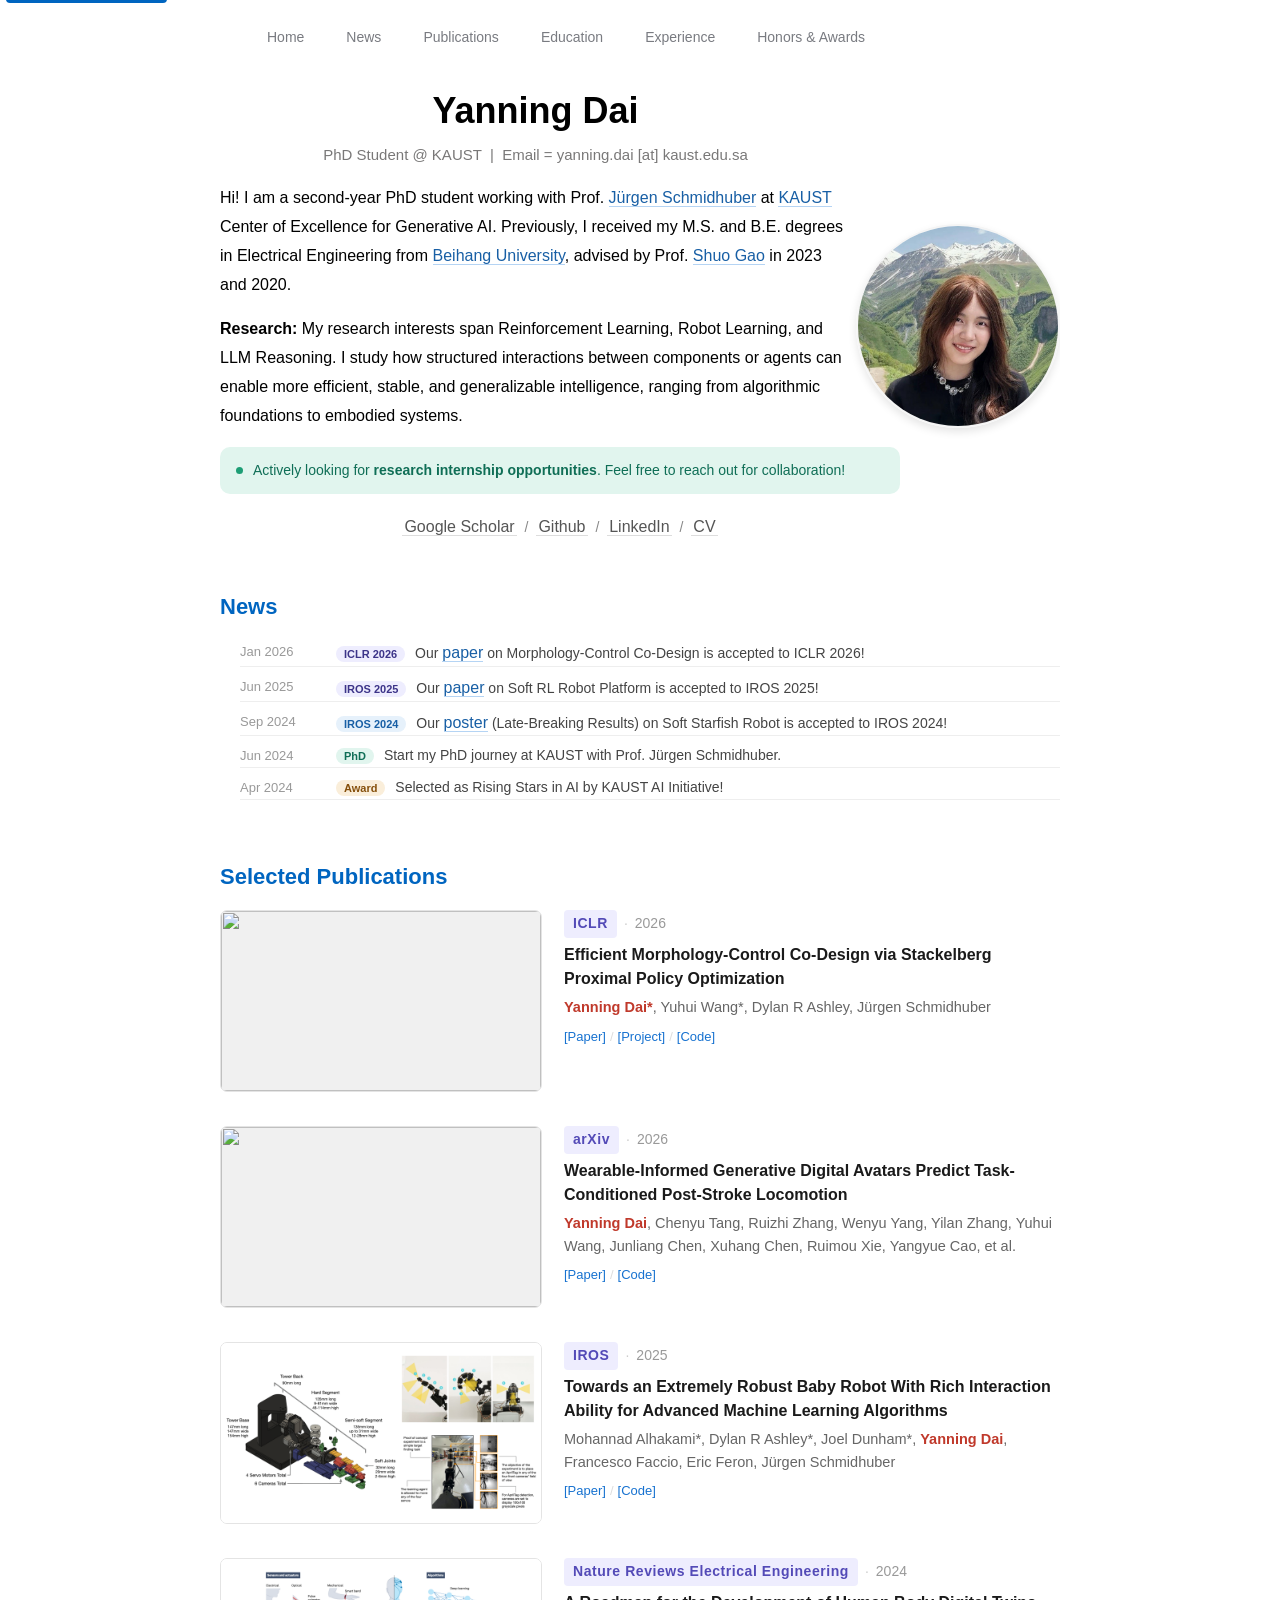
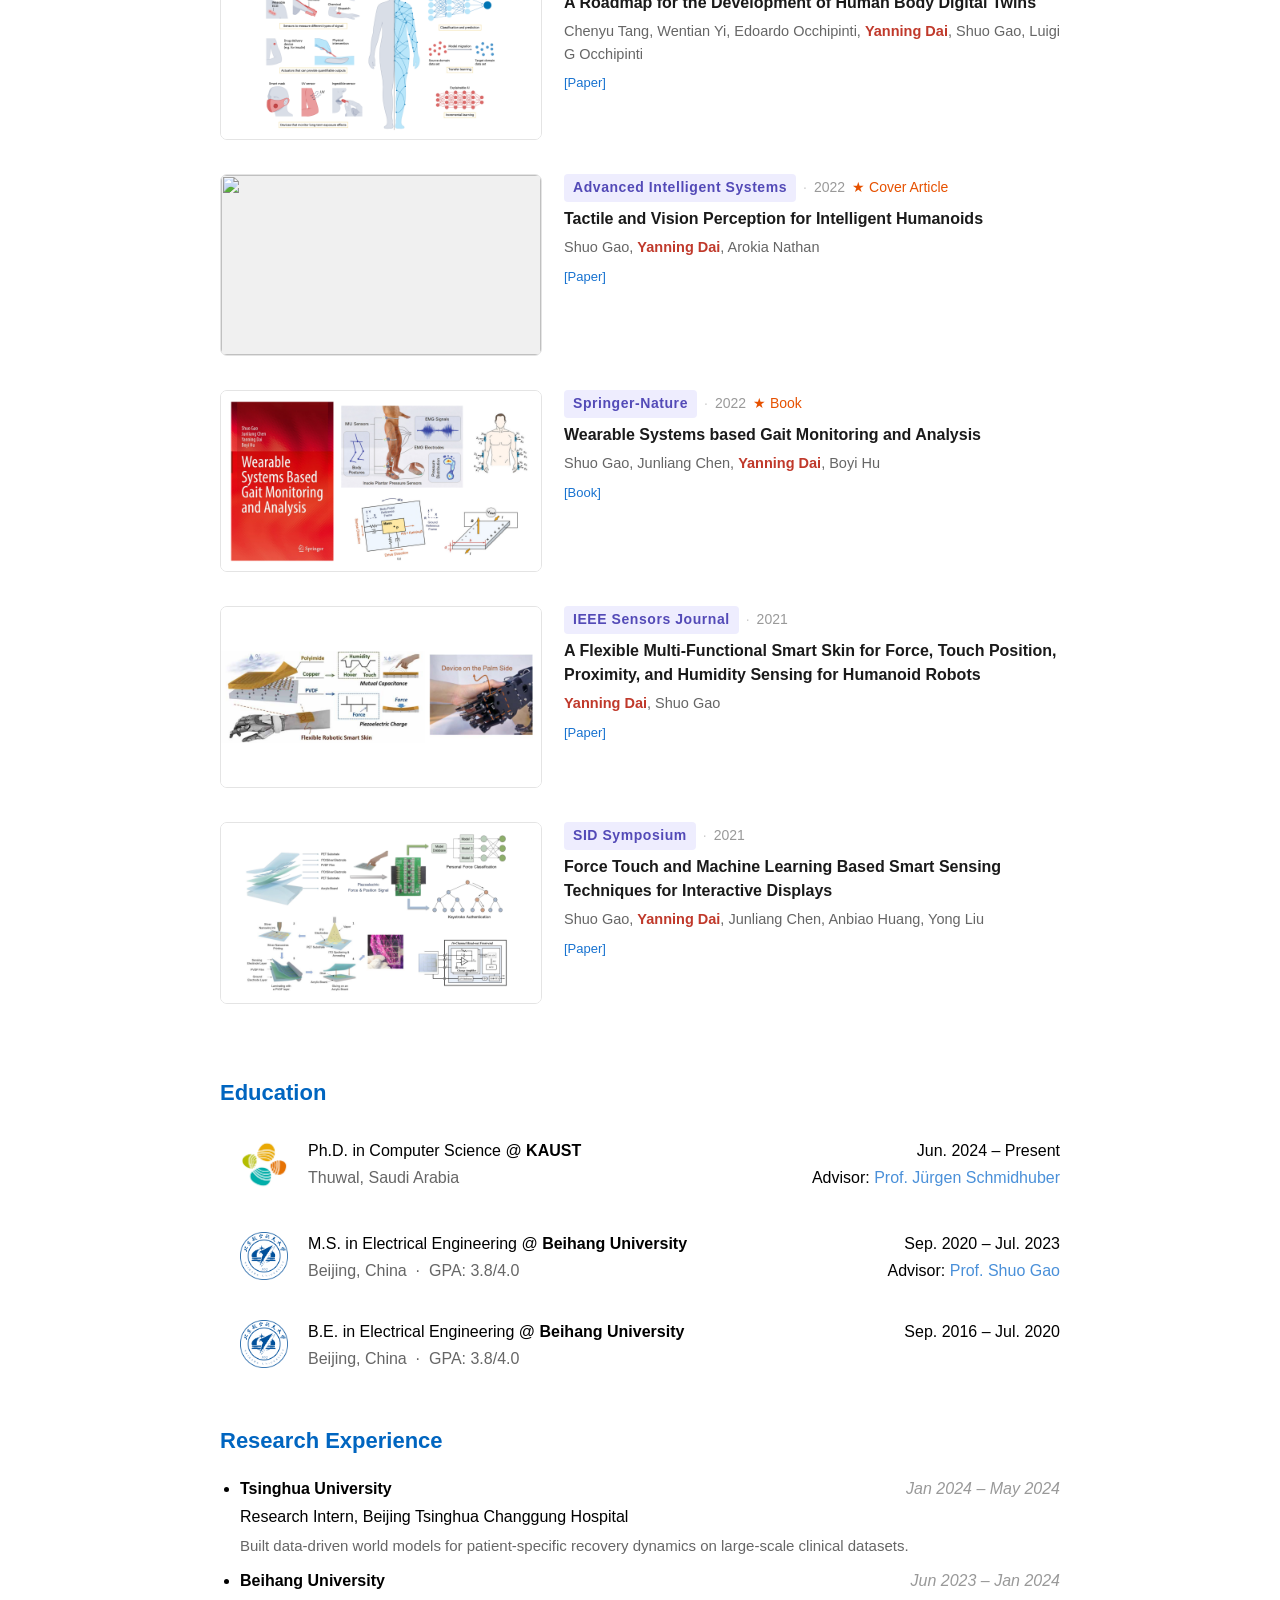
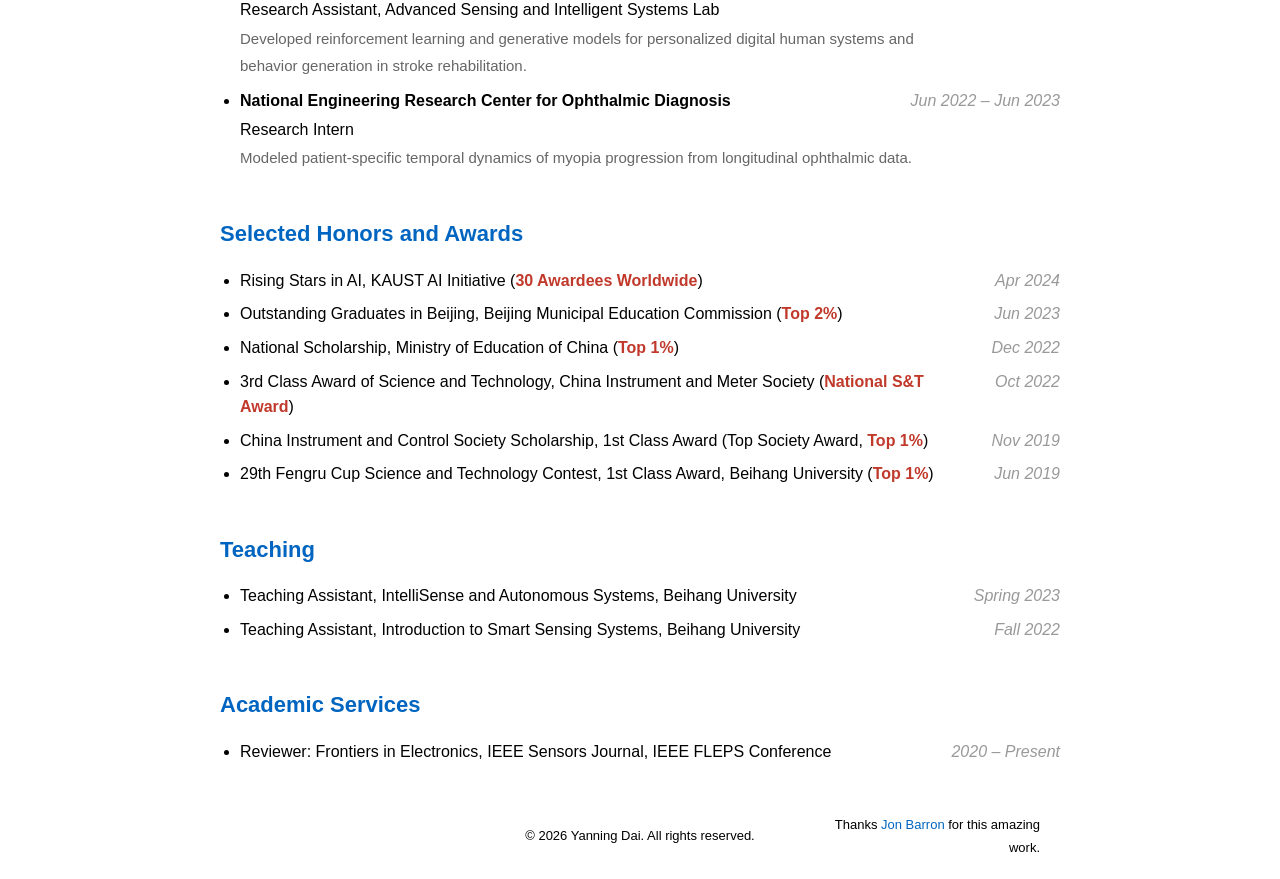
==== index.html @ f47ac56b "first commit" ====
<!DOCTYPE HTML>
<html lang="en">

<head>
  <meta http-equiv="Content-Type" content="text/html; charset=UTF-8">
  <title>Yanning Dai</title>
  <meta name="author"      content="Yanning Dai">
  <meta name="viewport"    content="width=device-width, initial-scale=1">
  <meta name="robots"      content="index, follow">
  <meta name="description" content="Yanning Dai is a PhD student at KAUST working on reinforcement learning, robotic learning, and AI-driven morphology-control co-design.">
  <meta name="keywords"    content="Yanning Dai, Reinforcement Learning, Robot Learning, Morphology Control Co-design, Stackelberg RL, KAUST, LLM Reasoning">

  <!-- Open Graph -->
  <meta property="og:title"       content="Yanning Dai - RL & Robot Learning">
  <meta property="og:description" content="PhD student at KAUST working on reinforcement learning, robotic learning, and AI-driven robot design.">
  <meta property="og:image"       content="https://yanningdai.github.io/figures/me.png">
  <meta property="og:url"         content="https://yanningdai.github.io/">
  <meta property="og:type"        content="profile">

  <!-- Twitter Card -->
  <meta name="twitter:card"        content="summary">
  <meta name="twitter:title"       content="Yanning Dai - RL & Robot Learning">
  <meta name="twitter:description" content="PhD student at KAUST working on reinforcement learning, robotic learning, and AI-driven robot design.">
  <meta name="twitter:image"       content="https://yanningdai.github.io/figures/me.png">

  <link rel="stylesheet" href="stylesheet.css">
  <link rel="stylesheet" href="shared-styles.css">
  <link rel="icon" type="image/png" href="figures/me.png">

  <!-- Preload -->
  <link rel="preload" href="figures/me.png" as="image">
  <link rel="preload" href="https://fonts.gstatic.com/s/lato/v15/S6uyw4BMUTPHjx4wXiWtFCc.woff2" as="font" type="font/woff2" crossorigin>

  <!-- DNS prefetch -->
  <link rel="dns-prefetch" href="//clustrmaps.com">
  <link rel="dns-prefetch" href="//fonts.gstatic.com">

  <!-- Structured Data -->
  <script type="application/ld+json">
  {
    "@context": "https://schema.org",
    "@type": "Person",
    "name": "Yanning Dai",
    "description": "PhD student at KAUST working on reinforcement learning, robotic learning, and AI-driven robot design.",
    "url": "https://yanningdai.github.io/",
    "image": "https://yanningdai.github.io/figures/me.png",
    "email": "yanning.dai@kaust.edu.sa",
    "affiliation": {
      "@type": "Organization",
      "name": "King Abdullah University of Science and Technology",
      "url": "https://www.kaust.edu.sa/"
    },
    "sameAs": [
      "https://github.com/yourusername",
      "https://www.linkedin.com/in/yourprofile",
      "https://scholar.google.com/citations?user=YOURID"
    ]
  }
  </script>

  <style>
    /* Scroll progress bar */
    #scroll-progress {
      position: fixed;
      top: 0; left: 0;
      height: 3px; width: 0%;
      z-index: 9999;
      background: linear-gradient(90deg, #6C63FF, #185FA5, #1D9E75);
      transition: width 0.1s linear;
      border-radius: 0 2px 2px 0;
    }

    /* Layout */
    body                               { font-display: swap; line-height: 1.7; }
    .section-spacing                   { margin-bottom: 1px !important; margin-left: -20px !important; }
    .section-spacing td,
    .section-spacing table td          { padding: 10px 20px !important; }
    #main-content .section-spacing td  { padding-right: 0 !important; }
    .footer-section                    { margin-top: 1px !important; padding-top: 10px !important; }

  .nav-buttons {padding-bottom: 8px !important;}
  .nav-button {color: hsl(225, 3%, 49%) !important;}
  .nav-button:hover {color: #555 !important;}

    /* Profile photo */
    .profile-photo                     { border: 2px solid #f5f5f5; transition: border-color 0.3s ease; }
    .profile-photo:hover               { border-color: #e0e0e0; }

    /* Bio */
    .bio            { font-family: 'DM Sans', sans-serif; max-width: 680px; font-size: 15px; line-height: 1.8; color: #555; }
    .bio p          { margin: 0 0 1rem; }
    .bio a          { color: #185FA5; text-decoration: none; border-bottom: 1px solid #B5D4F4; transition: border-color 0.2s; }
    .bio a:hover    { border-color: #185FA5; }
    .cta            { background: #E1F5EE; border-radius: 10px; padding: 0.7rem 1rem; color: #0F6E56; font-size: 14px; display: flex; align-items: center; gap: 10px; margin-bottom: 1.2rem; }
    .dot            { width: 7px; height: 7px; border-radius: 50%; background: #1D9E75; flex-shrink: 0; }
    .links          { text-align: center; font-size: 14px; color: #888; }
    .links a        { color: #555; text-decoration: none; border-bottom: 1px solid #ddd; padding: 0 2px; margin: 0 4px; }
    .links a:hover  { color: #185FA5; border-color: #B5D4F4; }

    /* Publication cards */
    #pub-list, #pub-list li     { list-style: none !important; padding-left: 0 !important; margin-left: 0 !important; }
    #pub-list li::before,
    #pub-list li::marker        { display: none !important; content: none !important; }
    .pc                         { display: flex; gap: 22px; align-items: flex-start; padding: 26px 0; border-top: 1px solid #ececec; }
    .pc:first-child             { border-top: none; padding-top: 0; }
    .pt                         { width: 320px; min-width: 320px; height: 180px; border-radius: 7px; overflow: hidden; border: 1px solid #e4e4e4; background: #f5f5f5; flex-shrink: 0; }
    .pt img                     { width: 100%; height: 100%; object-fit: cover; }
    .pb                         { flex: 1; min-width: 0; display: flex; flex-direction: column; gap: 5px; }
    .vr                         { display: flex; align-items: center; gap: 7px; flex-wrap: wrap; }
    .vt                         { font-size: 14px; font-weight: 700; letter-spacing: .04em; padding: 2px 9px; border-radius: 4px; background: #EEEDFE; color: #534AB7; }
    .vy                         { font-size: 14px; color: #999; }
    .vd                         { font-size: 14px; color: #ccc; }
    .bg                         { font-size: 14px; font-weight: 500; color: #e65100; }
    .ti                         { font-size: 16px; font-weight: 600; color: #1a1a1a; margin: 0; line-height: 1.5; }
    .au                         { font-size: 14.5px; color: #666; margin: 0; line-height: 1.55; }
    .au strong                  { color: #c0392b; font-weight: 700; font-size: inherit; }
    .lk                         { display: flex; gap: 4px; flex-wrap: wrap; margin-top: 2px; }
    .lk a                       { font-size: 13px; color: #1772d0; text-decoration: none; border-bottom: 1px solid transparent; }
    .lk a:hover                 { border-bottom-color: #1772d0; }
    .lk span                    { font-size: 13px; color: #ddd; }
  </style>

  <script>
    // Scroll progress bar
    window.addEventListener('scroll', function () {
      const scrollTop = window.scrollY || document.documentElement.scrollTop;
      const docHeight = document.documentElement.scrollHeight - document.documentElement.clientHeight;
      const bar = document.getElementById('scroll-progress');
      if (bar) bar.style.width = (docHeight > 0 ? (scrollTop / docHeight) * 100 : 0) + '%';
    });

    // Align nav bar with main-content-wrapper
    function alignNav() {
      const wrapper = document.querySelector('.main-content-wrapper');
      const nav     = document.querySelector('.nav-buttons');
      if (!wrapper || !nav) return;
      const rect = wrapper.getBoundingClientRect();
      nav.style.width      = rect.width + 'px';
      nav.style.marginLeft = (rect.left + window.scrollX) + 'px';
    }
    document.addEventListener('DOMContentLoaded', alignNav);
    window.addEventListener('resize', alignNav);

    // Smooth scroll for anchor links
    document.addEventListener('DOMContentLoaded', function () {
      document.querySelectorAll('a[href^="#"]').forEach(function (link) {
        link.addEventListener('click', function (e) {
          const target = document.querySelector(this.getAttribute('href'));
          if (target) {
            e.preventDefault();
            window.scrollTo({ top: target.getBoundingClientRect().top + window.scrollY - 60, behavior: 'smooth' });
          }
        });
      });
    });
  </script>
</head>

<body>
  <div id="scroll-progress"></div>
  <a href="#main-content" class="skip-link">Skip to main content</a>

  <!-- Navigation -->
  <nav class="nav-buttons" role="navigation" aria-label="Main navigation">
    <a href="index.html"             class="nav-button" aria-current="page">Home</a>
    <a href="#news"                  class="nav-button">News</a>
    <a href="#selected-publications" class="nav-button">Publications</a>
    <a href="#education"             class="nav-button">Education</a>
    <a href="#research-experience"           class="nav-button">Experience</a>
    <a href="#honors-and-awards"     class="nav-button">Honors &amp; Awards</a>
    <button id="mobile-menu-toggle" class="mobile-menu-toggle" aria-label="Toggle mobile menu">
      <span class="hamburger-line"></span>
      <span class="hamburger-line"></span>
      <span class="hamburger-line"></span>
    </button>
  </nav>

  <div id="mobile-sidebar-overlay" class="mobile-sidebar-overlay"></div>

  <!-- Main Content -->
  <main id="main-content" role="main">
    <div class="main-content-wrapper">
      <table style="width:100%; background:var(--bg-color); border:0; border-spacing:0; border-collapse:separate;">
        <tbody>
          <tr>
            <td style="padding:0;">

              <!-- Hero -->
              <div style="margin-bottom:5px; overflow:hidden;">
                <img class="profile-photo"
                     src="figures/me.png"
                     alt="Profile photo of Yanning Dai"
                     style="float:right; width:200px; height:200px; border-radius:50%; margin-left:5px; margin-top:160px;"
                     loading="eager" width="200" height="200">

                <p style="text-align:center;">
                  <name style="font-size:36px; font-weight:700;">Yanning Dai</name>
                  <br>
                  <span style="font-size:15px; color:#797878;">PhD Student @ KAUST &nbsp;|&nbsp; Email = yanning.dai [at] kaust.edu.sa</span>
                </p>

                <div class="bio">
                  <p>
                    Hi! I am a second-year PhD student working with Prof.
                    <a href="https://people.idsia.ch/~juergen/">Jürgen Schmidhuber</a>
                    at <a href="https://www.kaust.edu.sa">KAUST</a> Center of Excellence for Generative AI.
                    Previously, I received my M.S. and B.E. degrees in Electrical Engineering from
                    <a href="https://www.buaa.edu.cn/">Beihang University</a>, advised by Prof.
                    <a href="https://scholar.google.com/citations?user=mb_QQ2UAAAAJ">Shuo Gao</a> in 2023 and 2020.
                  </p>
                  <p>
                    <b>Research:</b> My research interests span Reinforcement Learning, Robot Learning, and LLM Reasoning.
                    I study how structured interactions between components or agents can enable more efficient, stable,
                    and generalizable intelligence, ranging from algorithmic foundations to embodied systems.
                  </p>
                  <div class="cta">
                    <div class="dot"></div>
                    <span>Actively looking for <b>research internship opportunities</b>. Feel free to reach out for collaboration!</span>
                  </div>
                  <p class="links">
                    <a href="https://scholar.google.com/citations?user=YJr1mOgAAAAJ">Google Scholar</a> /
                    <a href="https://github.com/YanningDai">Github</a> /
                    <a href="https://www.linkedin.com/in/yanning-d-000882311/">LinkedIn</a> /
                    <a href="files/CV.pdf">CV</a>
                  </p>
                </div>
              </div>

              <!-- News -->
              <div class="section-spacing">
                <table style="width:100%; border:0; border-spacing:0; margin-bottom:15px;border-collapse:separate;">
                  <tbody>
                    <tr>
                      <td style="padding:20px; width:100%; vertical-align:middle;">
                        <heading id="news">News</heading>
                        <ul style="list-style:none; padding:0; margin-top:12px;">

                          <li style="display:flex; gap:16px; padding:10px 0; border-bottom:0.5px solid #eee; font-size:14px; line-height:1.6;">
                            <span style="color:#999; min-width:80px; font-size:13px; padding-top:2px;">Jan 2026</span>
                            <span style="color:#444;">
                              <span style="background:#EEEDFE; color:#3C3489; font-size:11px; font-weight:600; padding:2px 8px; border-radius:10px; margin-right:6px;">ICLR 2026</span>
                              Our <a href="https://openreview.net/pdf?id=sJ0vOOkclw" style="color:#185FA5; text-decoration:none; border-bottom:1px solid #B5D4F4;">paper</a> on Morphology-Control Co-Design is accepted to ICLR 2026!
                            </span>
                          </li>

                          <li style="display:flex; gap:16px; padding:10px 0; border-bottom:0.5px solid #eee; font-size:14px; line-height:1.6;">
                            <span style="color:#999; min-width:80px; font-size:13px; padding-top:2px;">Jun 2025</span>
                            <span style="color:#444;">
                              <span style="background:#EEEDFE; color:#3C3489; font-size:11px; font-weight:600; padding:2px 8px; border-radius:10px; margin-right:6px;">IROS 2025</span>
                              Our <a href="https://ieeexplore.ieee.org/document/11246188" style="color:#185FA5; text-decoration:none; border-bottom:1px solid #B5D4F4;">paper</a> on Soft RL Robot Platform is accepted to IROS 2025!
                            </span>
                          </li>

                          <li style="display:flex; gap:16px; padding:10px 0; border-bottom:0.5px solid #eee; font-size:14px; line-height:1.6;">
                            <span style="color:#999; min-width:80px; font-size:13px; padding-top:2px;">Sep 2024</span>
                            <span style="color:#444;">
                              <span style="background:#E6F1FB; color:#185FA5; font-size:11px; font-weight:600; padding:2px 8px; border-radius:10px; margin-right:6px;">IROS 2024</span>
                              Our <a href="files/poster_iros2024.pdf" style="color:#185FA5; text-decoration:none; border-bottom:1px solid #B5D4F4;">poster</a> (Late-Breaking Results) on Soft Starfish Robot is accepted to IROS 2024!
                            </span>
                          </li>

                          <li style="display:flex; gap:16px; padding:10px 0; border-bottom:0.5px solid #eee; font-size:14px; line-height:1.6;">
                            <span style="color:#999; min-width:80px; font-size:13px; padding-top:2px;">Jun 2024</span>
                            <span style="color:#444;">
                              <span style="background:#E1F5EE; color:#0F6E56; font-size:11px; font-weight:600; padding:2px 8px; border-radius:10px; margin-right:6px;">PhD</span>
                              Start my PhD journey at KAUST with Prof. Jürgen Schmidhuber.
                            </span>
                          </li>

                          <li style="display:flex; gap:16px; padding:10px 0; border-bottom:0.5px solid #eee; font-size:14px; line-height:1.6;">
                            <span style="color:#999; min-width:80px; font-size:13px; padding-top:2px;">Apr 2024</span>
                            <span style="color:#444;">
                              <span style="background:#FAEEDA; color:#854F0B; font-size:11px; font-weight:600; padding:2px 8px; border-radius:10px; margin-right:6px;">Award</span>
                              Selected as Rising Stars in AI by KAUST AI Initiative!
                            </span>
                          </li>

                        </ul>
                      </td>
                    </tr>
                  </tbody>
                </table>
              </div>

              <!-- Selected Publications -->
              <script src="Publications_selected.js"></script>
              <div class="section-spacing">
                <table style="width:100%; border:0; border-spacing:0; border-collapse:separate;">
                  <tbody>
                    <tr>
                      <td style="padding:20px; width:100%; vertical-align:middle;">
                        <heading id="selected-publications">Selected Publications</heading>
                        <ul id="pub-list" style="list-style:none; padding:0; margin:20px 0 0;"></ul>
                      </td>
                    </tr>
                  </tbody>
                </table>
              </div>

              <script>
                const BADGE_LABELS = {
                  "cover":      "★ Cover Article",
                  "book":       "★ Book",
                  "oral":       "★ Oral",
                  "spotlight":  "★ Spotlight",
                  "best-paper": "★ Best Paper"
                };

                function renderCard(p) {
                  const badge   = p.badge && BADGE_LABELS[p.badge] ? `<span class="bg">${BADGE_LABELS[p.badge]}</span>` : "";
                  const thumb   = p.image ? `<img src="${p.image}" alt="" onerror="this.parentElement.style.background='#f0f0f0'">` : "";
                  const authors = p.authors.split(", ").map(a => {
                    const c = a.replace(/\*/g, ""), s = a.includes("*") ? "*" : "";
                    return c === HIGHLIGHT_AUTHOR ? `<strong>${c}${s}</strong>` : a;
                  }).join(", ");
                  const links = p.links.filter(l => l.url).map((l, i, a) =>
                    `<a href="${l.url}" target="_blank" rel="noopener">[${l.label}]</a>` + (i < a.length - 1 ? `<span> / </span>` : "")
                  ).join("");
                  return `<li><div class="pc">
                    <div class="pt">${thumb}</div>
                    <div class="pb">
                      <div class="vr"><span class="vt">${p.venue}</span><span class="vd">·</span><span class="vy">${p.year}</span>${badge}</div>
                      <p class="ti">${p.title}</p>
                      <p class="au">${authors}</p>
                      <div class="lk">${links}</div>
                    </div>
                  </div></li>`;
                }

                document.addEventListener("DOMContentLoaded", () => {
                  const el = document.getElementById("pub-list");
                  if (!el) return;
                  el.innerHTML = typeof PUBLICATIONS === "undefined"
                    ? `<li style="color:#c00; font-size:13px">Error: publications.js not loaded.</li>`
                    : PUBLICATIONS.map(renderCard).join("");
                });
              </script>

              <!-- Education -->
              <div class="section-spacing">
                <table style="width:100%; border:0; border-spacing:0; border-collapse:separate;">
                  <tr>
                    <td style="padding:0; vertical-align:middle; width:100%;">
                      <heading id="education">Education</heading>

                      <table style="width:100%; border:0; border-spacing:0; border-collapse:separate; margin-top:10px;">
                        <tr>
                          <td style="padding:4px 14px 4px 0; vertical-align:top; width:44px;">
                            <img src="figures/KAUSTlogo.png" alt="KAUST" style="width:48px; height:auto;">
                          </td>
                          <td style="padding:4px 0; vertical-align:top;">
                            <span style="font-size:16px;">Ph.D. in Computer Science @ <b>KAUST</b></span><br>
                            <span style="font-size:16px; color:#666;">Thuwal, Saudi Arabia</span>
                          </td>
                          <td style="padding:4px 0; vertical-align:top; text-align:right; white-space:nowrap;">
                            <span style="font-size:16px;">Jun. 2024 – Present</span><br>
                            <span style="font-size:16px;">Advisor: <a href="https://people.idsia.ch/~juergen/" style="color:#4a90d9;">Prof. Jürgen Schmidhuber</a></span>
                          </td>
                        </tr>
                      </table>

                      <table style="width:100%; border:0; border-spacing:0; border-collapse:separate; margin-top:10px;">
                        <tr>
                          <td style="padding:4px 14px 4px 0; vertical-align:top; width:44px;">
                            <img src="figures/Beihanglogo.png" alt="Beihang" style="width:48px; height:auto; margin-top:2px;">
                          </td>
                          <td style="padding:4px 0; vertical-align:top;">
                            <span style="font-size:16px;">M.S. in Electrical Engineering @ <b>Beihang University</b></span><br>
                            <span style="font-size:16px; color:#666;">Beijing, China &nbsp;·&nbsp; GPA: 3.8/4.0</span>
                          </td>
                          <td style="padding:4px 0; vertical-align:top; text-align:right; white-space:nowrap;">
                            <span style="font-size:16px;">Sep. 2020 – Jul. 2023</span><br>
                            <span style="font-size:16px;">Advisor: <a href="#" style="color:#4a90d9;">Prof. Shuo Gao</a></span>
                          </td>
                        </tr>
                      </table>

                      <table style="width:100%; border:0; border-spacing:0; border-collapse:separate; margin-top:10px;">
                        <tr>
                          <td style="padding:4px 14px 4px 0; vertical-align:top; width:44px;">
                            <img src="figures/Beihanglogo.png" alt="Beihang" style="width:48px; height:auto; margin-top:2px;">
                          </td>
                          <td style="padding:4px 0; vertical-align:top;">
                            <span style="font-size:16px;">B.E. in Electrical Engineering @ <b>Beihang University</b></span><br>
                            <span style="font-size:16px; color:#666;">Beijing, China &nbsp;·&nbsp; GPA: 3.8/4.0</span>
                          </td>
                          <td style="padding:4px 0; vertical-align:top; text-align:right; white-space:nowrap;">
                            <span style="font-size:16px;">Sep. 2016 – Jul. 2020</span>
                          </td>
                        </tr>
                      </table>

                    </td>
                  </tr>
                </table>
              </div>

              <!-- Research Experience -->
              <div class="section-spacing">
                <table style="width:100%; border:0; border-spacing:0; border-collapse:separate;">
                  <tr>
                    <td style="padding:0; vertical-align:middle; width:100%;">
                      <heading id="research-experience">Research Experience</heading>
                      <ul style="list-style:disc; padding-left:20px; margin-top:12px; font-size:16px; line-height:1.8;">

                        <li style="padding:6px 140px 6px 0; position:relative;">
                          <div>
                            <div style="font-weight:600;">Tsinghua University</div>
                            <div>Research Intern, Beijing Tsinghua Changgung Hospital</div>
                            <div style="color:#666; font-size:15px;">Built data-driven world models for patient-specific recovery dynamics on large-scale clinical datasets.</div>
                          </div>
                          <i style="position:absolute; right:0; top:0; color:#999; white-space:nowrap; background:#fff; padding-left:8px;">Jan 2024 – May 2024</i>
                        </li>

                        <li style="padding:6px 140px 6px 0; position:relative;">
                          <div>
                            <div style="font-weight:600;">Beihang University</div>
                            <div>Research Assistant, Advanced Sensing and Intelligent Systems Lab</div>
                            <div style="color:#666; font-size:15px;">Developed reinforcement learning and generative models for personalized digital human systems and behavior generation in stroke rehabilitation.</div>
                          </div>
                          <i style="position:absolute; right:0; top:0; color:#999; white-space:nowrap;">Jun 2023 – Jan 2024</i>
                        </li>

                        <li style="padding:6px 140px 6px 0; position:relative;">
                          <div>
                            <div style="font-weight:600;">National Engineering Research Center for Ophthalmic Diagnosis</div>
                            <div>Research Intern</div>
                            <div style="color:#666; font-size:15px;">Modeled patient-specific temporal dynamics of myopia progression from longitudinal ophthalmic data.</div>
                          </div>
                          <i style="position:absolute; right:0; top:0; color:#999; white-space:nowrap; background:#fff; padding-left:8px;">Jun 2022 – Jun 2023</i>
                        </li>

                      </ul>
                    </td>
                  </tr>
                </table>
              </div>

              <!-- Honors and Awards -->
              <div class="section-spacing">
                <table style="width:100%; border:0; border-spacing:0; border-collapse:separate;">
                  <tr>
                    <td style="padding:0; vertical-align:middle; width:100%;">
                      <heading id="honors-and-awards">Selected Honors and Awards</heading>
                      <ul style="list-style:disc; padding-left:0; margin-top:2px; font-size:16px; line-height:1.6;">

                        <li style="padding:2px 0;">
                          <div style="display:flex; align-items:baseline;">
                            <span style="flex:1; min-width:0;">Rising Stars in AI, KAUST AI Initiative (<span style="color:#c0392b; font-weight:600;">30 Awardees Worldwide</span>)</span>
                            <i style="color:#999; white-space:nowrap; margin-left:16px;">Apr 2024</i>
                          </div>
                        </li>

                        <li style="padding:2px 0;">
                          <div style="display:flex; align-items:baseline;">
                            <span style="flex:1; min-width:0;">Outstanding Graduates in Beijing, Beijing Municipal Education Commission (<span style="color:#c0392b; font-weight:600;">Top 2%</span>)</span>
                            <i style="color:#999; white-space:nowrap; margin-left:16px;">Jun 2023</i>
                          </div>
                        </li>

                        <li style="padding:2px 0;">
                          <div style="display:flex; align-items:baseline;">
                            <span style="flex:1; min-width:0;">National Scholarship, Ministry of Education of China (<span style="color:#c0392b; font-weight:600;">Top 1%</span>)</span>
                            <i style="color:#999; white-space:nowrap; margin-left:16px;">Dec 2022</i>
                          </div>
                        </li>

                        <li style="padding:2px 0;">
                          <div style="display:flex; align-items:baseline;">
                            <span style="flex:1; min-width:0;">3rd Class Award of Science and Technology, China Instrument and Meter Society (<span style="color:#c0392b; font-weight:600;">National S&amp;T Award</span>)</span>
                            <i style="color:#999; white-space:nowrap; margin-left:16px;">Oct 2022</i>
                          </div>
                        </li>

                        <li style="padding:2px 0;">
                          <div style="display:flex; align-items:baseline;">
                            <span style="flex:1; min-width:0;">China Instrument and Control Society Scholarship, 1st Class Award (Top Society Award, <span style="color:#c0392b; font-weight:600;">Top 1%</span>)</span>
                            <i style="color:#999; white-space:nowrap; margin-left:16px;">Nov 2019</i>
                          </div>
                        </li>

                        <li style="padding:2px 0;">
                          <div style="display:flex; align-items:baseline;">
                            <span style="flex:1; min-width:0;">29th Fengru Cup Science and Technology Contest, 1st Class Award, Beihang University (<span style="color:#c0392b; font-weight:600;">Top 1%</span>)</span>
                            <i style="color:#999; white-space:nowrap; margin-left:16px;">Jun 2019</i>
                          </div>
                        </li>

                      </ul>
                    </td>
                  </tr>
                </table>
              </div>

              <!-- Teaching -->
              <div class="section-spacing">
                <table style="width:100%; border:0; border-spacing:0; border-collapse:separate;">
                  <tr>
                    <td style="padding:0; vertical-align:middle; width:100%;">
                      <heading id="teaching">Teaching</heading>
                      <ul style="list-style:disc; padding-left:0; margin-top:12px; font-size:16px; line-height:1.6;">
                        <li style="padding:2px 0;">
                          <div style="display:flex; align-items:baseline;">
                            <span style="flex:1; min-width:0;">Teaching Assistant, IntelliSense and Autonomous Systems, Beihang University</span>
                            <i style="color:#999; white-space:nowrap; margin-left:16px;">Spring 2023</i>
                          </div>
                        </li>
                        <li style="padding:2px 0;">
                          <div style="display:flex; align-items:baseline;">
                            <span style="flex:1; min-width:0;">Teaching Assistant, Introduction to Smart Sensing Systems, Beihang University</span>
                            <i style="color:#999; white-space:nowrap; margin-left:16px;">Fall 2022</i>
                          </div>
                        </li>
                      </ul>
                    </td>
                  </tr>
                </table>
              </div>

              <!-- Academic Services -->
              <div class="section-spacing">
                <table style="width:100%; border:0; border-spacing:0; border-collapse:separate;">
                  <tr>
                    <td style="padding:0; vertical-align:middle; width:100%;">
                      <heading id="academic-services">Academic Services</heading>
                      <ul style="list-style:disc; padding-left:0; margin-top:12px; font-size:16px; line-height:1.6;">
                        <li style="padding:2px 0;">
                          <div style="display:flex; align-items:baseline;">
                            <span style="flex:1; min-width:0;">Reviewer: Frontiers in Electronics, IEEE Sensors Journal, IEEE FLEPS Conference</span>
                            <i style="color:#999; white-space:nowrap; margin-left:16px;">2020 – Present</i>
                          </div>
                        </li>
                      </ul>
                    </td>
                  </tr>
                </table>
              </div>

            </td>
          </tr>
        </tbody>
      </table>

      <!-- Footer -->
      <div class="footer-section">
        <table style="width:100%; border:0; border-spacing:0; border-collapse:separate;">
          <tbody>
            <tr>
              <td style="padding:20px; text-align:left; width:33%; vertical-align:middle;">
                <div id="footer" style="font-size:small;">
                  <div id="last-modified-time"></div>
                </div>
              </td>
              <td style="padding:20px; text-align:center; width:34%; vertical-align:middle;">
                <p style="font-size:small; margin:0;">© 2026 Yanning Dai. All rights reserved.</p>
              </td>
              <td style="padding:20px; text-align:right; width:33%; vertical-align:middle;">
                <p style="font-size:small; margin:0;">
                  Thanks <a style="font-size:small;" href="https://jonbarron.info/">Jon Barron</a> for this amazing work.
                </p>
              </td>
            </tr>
          </tbody>
        </table>
      </div>

    </div>
  </main>

</body>
</html>
---- stylesheet.css ----
/* latin-ext */
@font-face {
  font-family: 'Lato';
  font-style: italic;
  font-weight: 400;
  font-display: swap;
  src: local('Lato Italic'), local('Lato-Italic'), url(https://fonts.gstatic.com/s/lato/v15/S6u8w4BMUTPHjxsAUi-qNiXg7eU0.woff2) format('woff2');
  unicode-range: U+0100-024F, U+0259, U+1E00-1EFF, U+2020, U+20A0-20AB, U+20AD-20CF, U+2113, U+2C60-2C7F, U+A720-A7FF;
}
/* latin */
@font-face {
  font-family: 'Lato';
  font-style: italic;
  font-weight: 400;
  font-display: swap;
  src: local('Lato Italic'), local('Lato-Italic'), url(https://fonts.gstatic.com/s/lato/v15/S6u8w4BMUTPHjxsAXC-qNiXg7Q.woff2) format('woff2');
  unicode-range: U+0000-00FF, U+0131, U+0152-0153, U+02BB-02BC, U+02C6, U+02DA, U+02DC, U+2000-206F, U+2074, U+20AC, U+2122, U+2191, U+2193, U+2212, U+2215, U+FEFF, U+FFFD;
}
/* latin-ext */
@font-face {
  font-family: 'Lato';
  font-style: italic;
  font-weight: 700;
  font-display: swap;
  src: local('Lato Bold Italic'), local('Lato-BoldItalic'), url(https://fonts.gstatic.com/s/lato/v15/S6u_w4BMUTPHjxsI5wq_FQftx9897sxZ.woff2) format('woff2');
  unicode-range: U+0100-024F, U+0259, U+1E00-1EFF, U+2020, U+20A0-20AB, U+20AD-20CF, U+2113, U+2C60-2C7F, U+A720-A7FF;
}
/* latin */
@font-face {
  font-family: 'Lato';
  font-style: italic;
  font-weight: 700;
  font-display: swap;
  src: local('Lato Bold Italic'), local('Lato-BoldItalic'), url(https://fonts.gstatic.com/s/lato/v15/S6u_w4BMUTPHjxsI5wq_Gwftx9897g.woff2) format('woff2');
  unicode-range: U+0000-00FF, U+0131, U+0152-0153, U+02BB-02BC, U+02C6, U+02DA, U+02DC, U+2000-206F, U+2074, U+20AC, U+2122, U+2191, U+2193, U+2212, U+2215, U+FEFF, U+FFFD;
}
/* latin-ext */
@font-face {
  font-family: 'Lato';
  font-style: normal;
  font-weight: 400;
  font-display: swap;
  src: local('Lato Regular'), local('Lato-Regular'), url(https://fonts.gstatic.com/s/lato/v15/S6uyw4BMUTPHjxAwXiWtFCfQ7A.woff2) format('woff2');
  unicode-range: U+0100-024F, U+0259, U+1E00-1EFF, U+2020, U+20A0-20AB, U+20AD-20CF, U+2113, U+2C60-2C7F, U+A720-A7FF;
}
/* latin */
@font-face {
  font-family: 'Lato';
  font-style: normal;
  font-weight: 400;
  font-display: swap;
  src: local('Lato Regular'), local('Lato-Regular'), url(https://fonts.gstatic.com/s/lato/v15/S6uyw4BMUTPHjx4wXiWtFCc.woff2) format('woff2');
  unicode-range: U+0000-00FF, U+0131, U+0152-0153, U+02BB-02BC, U+02C6, U+02DA, U+02DC, U+2000-206F, U+2074, U+20AC, U+2122, U+2191, U+2193, U+2212, U+2215, U+FEFF, U+FFFD;
}
/* latin-ext */
@font-face {
  font-family: 'Lato';
  font-style: normal;
  font-weight: 700;
  font-display: swap;
  src: local('Lato Bold'), local('Lato-Bold'), url(https://fonts.gstatic.com/s/lato/v15/S6u9w4BMUTPHh6UVSwaPGQ3q5d0N7w.woff2) format('woff2');
  unicode-range: U+0100-024F, U+0259, U+1E00-1EFF, U+2020, U+20A0-20AB, U+20AD-20CF, U+2113, U+2C60-2C7F, U+A720-A7FF;
}
/* latin */
@font-face {
  font-family: 'Lato';
  font-style: normal;
  font-weight: 700;
  font-display: swap;
  src: local('Lato Bold'), local('Lato-Bold'), url(https://fonts.gstatic.com/s/lato/v15/S6u9w4BMUTPHh6UVSwiPGQ3q5d0.woff2) format('woff2');
  unicode-range: U+0000-00FF, U+0131, U+0152-0153, U+02BB-02BC, U+02C6, U+02DA, U+02DC, U+2000-206F, U+2074, U+20AC, U+2122, U+2191, U+2193, U+2212, U+2215, U+FEFF, U+FFFD;
}

:root {
  --primary-color: #0065C0;
  --secondary-color: #f09228;
  --text-color: #000000;
  --bg-color: #FFFFFF;
  --border-color: #bbb;
  --sidebar-bg: #FFFFFF;
  --section-bg: #FFFFFF;
  --hover-bg: rgba(240, 146, 40, 0.08);
  --shadow-color: rgba(0, 0, 0, 0.1);
  --placeholder-bg: #f5f5f5;
  --placeholder-text: #666;
}

/* Dark mode colors */
[data-theme="dark"] {
  --primary-color: #6BA3F5;
  --secondary-color: #FFB366;
  --text-color: #D4D4D4;
  --bg-color: #1F1F1F;
  --border-color: #4A4A4A;
  --sidebar-bg: #2A2A2A;
  --section-bg: #252525;
  --hover-bg: rgba(255, 179, 102, 0.12);
  --shadow-color: rgba(0, 0, 0, 0.2);
  --placeholder-bg: #333333;
  --placeholder-text: #B8B8B8;
}

/* Ensure body background changes in dark mode */
[data-theme="dark"] body {
  background-color: var(--bg-color) !important;
}

/* Fix profile photo background in dark mode */
[data-theme="dark"] .profile-photo {
  background-color: transparent !important;
  border-color: var(--border-color);
}

/* Ensure main content has proper background in dark mode */
[data-theme="dark"] #main-content {
  background-color: var(--bg-color);
}

/* Fix table backgrounds in dark mode */
[data-theme="dark"] table {
  background-color: var(--bg-color) !important;
}

/* Remove section background styling for cleaner look */

/* Fix highlight color in dark mode */
[data-theme="dark"] span.highlight {
  background-color: #3a3a00;
  color: #ffff80;
}

/* Fix venue colors in dark mode */
[data-theme="dark"] .venue {
  color: var(--primary-color);
}

/* Fix paper rest color in dark mode */
[data-theme="dark"] .paper_rest {
  color: var(--text-color);
}

/* Global styles */
body {
  font-family: 'Lato', Verdana, Helvetica, sans-serif;
  font-size: 16px;
  line-height: 1.6;
  color: var(--text-color);
  background-color: var(--bg-color);
  margin: 0;
  padding: 0;
}

p, strong, td, th, tr {
  font-family: 'Lato', Verdana, Helvetica, sans-serif;
  font-size: 16px;
  color: var(--text-color);
}

a {
  font-family: 'Lato', Verdana, Helvetica, sans-serif;
  font-size: 16px;
  color: var(--primary-color);
  text-decoration: none;
  transition: color 0.2s ease;
}

a:focus, a:hover {
  color: var(--secondary-color);
  text-decoration: none;
}

heading {
  font-family: 'Lato', Verdana, Helvetica, sans-serif;
  font-size: 22px;
  color: var(--primary-color);
  display: block;
  margin: 1em 0;
  font-weight: bold;
}

name {
  font-family: 'Lato', Verdana, Helvetica, sans-serif;
  font-size: 32px;
  color: var(--text-color);
  font-weight: bold;
}

/* Publication styles */
.papertitle {
  font-family: 'Lato', Verdana, Helvetica, sans-serif;
  font-size: 16px;
  font-weight: 700;
  color: var(--primary-color);
  margin-bottom: 5px;
}

.venue {
  color: var(--primary-color);
}

.paper_rest {
  font-size: 16px;
  margin-bottom: 5px;
}

.paper_bottom_space {
  margin-bottom: 20px;
}

/* Image styles */
.one {
  width: 160px;
  height: 160px;
  position: relative;
}

.two {
  width: 160px;
  height: 160px;
  position: absolute;
  transition: opacity .2s ease-in-out;
  -moz-transition: opacity .2s ease-in-out;
  -webkit-transition: opacity .2s ease-in-out;
}

.fade {
  transition: opacity .2s ease-in-out;
  -moz-transition: opacity .2s ease-in-out;
  -webkit-transition: opacity .2s ease-in-out;
}

span.highlight {
  background-color: #ffffd0;
}

/* Floating Outline Sidebar - ensure it doesn't affect content */
#outline-sidebar {
  position: fixed;
  top: 200px;
  left: 10px;
  width: 200px;
  background-color: var(--sidebar-bg);
  border: none;
  padding: 15px;
  border-radius: 8px;
  z-index: 1000;
  transition: all 0.3s ease;
  /* Ensure it doesn't affect document flow */
  pointer-events: auto;
}

#outline-sidebar .sidebar-heading {
  font-family: 'Lato', Verdana, Helvetica, sans-serif;
  font-size: 18px;
  color: var(--primary-color);
  margin-bottom: 10px;
  font-weight: bold;
}

#outline-sidebar ul {
  list-style-type: none;
  padding: 0;
  margin: 0;
}

#outline-sidebar ul li {
  margin-bottom: 8px;
}

#outline-sidebar ul li a {
  font-family: 'Lato', Verdana, Helvetica, sans-serif;
  font-size: 14px;
  color: var(--primary-color);
  text-decoration: none;
  display: block;
  padding: 3px 0;
  transition: all 0.2s ease;
}

#outline-sidebar ul li a:hover,
#outline-sidebar ul li a:focus {
  color: var(--secondary-color);
  transform: translateX(3px);
}

/* Main Content - Properly centered layout (sidebar floats over content) */
#main-content {
  max-width: 1000px;
  margin: 0 auto;
  padding: 0 80px;
  box-sizing: border-box;
}

/* Smooth scrolling for the entire page */
html {
  scroll-behavior: smooth;
}

/* Enhanced hover effects for links */
a {
  transition: color 0.3s ease, text-shadow 0.3s ease;
}

a:hover {
  text-shadow: 0 1px 2px rgba(0, 101, 192, 0.1);
}

/* Subtle animations for sections */
.section-spacing {
  transition: transform 0.2s ease;
}

.section-spacing:hover {
  transform: translateY(-1px);
}

/* Profile photo enhancements */
.profile-photo {
  transition: all 0.3s ease;
  box-shadow: 0 4px 8px rgba(0, 0, 0, 0.1);
}

.profile-photo:hover {
  transform: scale(1.02);
  box-shadow: 0 6px 16px rgba(0, 0, 0, 0.15);
}



/* Focus styles for accessibility */
a:focus, button:focus {
  outline: 2px solid var(--primary-color);
  outline-offset: 2px;
}

/* Skip to main content link (hidden by default) */
.skip-link {
  position: absolute;
  top: -40px;
  left: 6px;
  background: var(--primary-color);
  color: white;
  padding: 8px;
  text-decoration: none;
  z-index: 1000;
  border-radius: 4px;
}

.skip-link:focus {
  top: 6px;
}

/* Scroll progress indicator */
.scroll-progress {
  position: fixed;
  top: 0;
  left: 0;
  width: 0%;
  height: 3px;
  background: linear-gradient(to right, var(--primary-color), var(--secondary-color));
  z-index: 1000;
  transition: width 0.1s ease;
}

/* Loading animation for lazy content */
@keyframes pulse {
  0% { opacity: 1; }
  50% { opacity: 0.7; }
  100% { opacity: 1; }
}

.loading {
  animation: pulse 1.5s ease-in-out infinite;
}

/* Improved section transitions */
.section-spacing {
  opacity: 0;
  transform: translateY(20px);
  animation: fadeInUp 0.6s ease forwards;
}

.section-spacing:nth-child(1) { animation-delay: 0.1s; }
.section-spacing:nth-child(2) { animation-delay: 0.2s; }
.section-spacing:nth-child(3) { animation-delay: 0.3s; }
.section-spacing:nth-child(4) { animation-delay: 0.4s; }
.section-spacing:nth-child(5) { animation-delay: 0.5s; }

@keyframes fadeInUp {
  to {
    opacity: 1;
    transform: translateY(0);
  }
}

/* Responsive Design */
@media screen and (max-width: 992px) {
  #outline-sidebar {
    width: 180px;
  }
  
  #main-content {
    padding: 0 60px;
  }
}

@media screen and (max-width: 768px) {
  #outline-sidebar {
    display: block; /* Changed from none to block to allow mobile menu */
  }
  
  #main-content {
    padding: 0 40px;
  }
  
  name {
    font-size: 28px;
  }
  
  heading {
    font-size: 20px;
  }
  
  /* Improve mobile layout for profile section */
  .profile-photo {
    float: none !important;
    display: block;
    margin: 20px auto !important;
    width: 150px !important;
    height: 150px !important;
  }
  
  /* Adjust text centering for mobile */
  .profile-photo + div p[style*="text-align:center"] {
    text-align: center !important;
    margin-left: 0 !important;
  }
  
  /* Make map container responsive */
  #map-container {
    width: 120px !important;
    height: 120px !important;
    margin: 0 auto;
  }
}

@media screen and (max-width: 480px) {
  body {
    font-size: 14px;
  }
  
  p, strong, td, th, tr, a {
    font-size: 14px;
  }
  
  name {
    font-size: 24px;
  }
  
  heading {
    font-size: 18px;
  }
  
  .papertitle {
    font-size: 15px;
  }
  
  .paper_rest {
    font-size: 14px;
  }
  
  /* Further mobile optimizations */
  #main-content {
    padding: 0 20px;
  }
  
  .profile-photo {
    width: 120px !important;
    height: 120px !important;
  }
  
  /* Stack honors and map vertically on very small screens */
  .honors-map-container {
    display: block !important;
  }
  
  .honors-map-container td {
    display: block !important;
    width: 100% !important;
    text-align: left !important;
  }
  
  #map-container {
    margin: 20px auto 0 !important;
    text-align: center;
  }
}

/* Print styles */
@media print {
  #outline-sidebar {
    display: none;
  }
  
  #main-content {
    padding-left: 0;
  }
  
  a {
    color: var(--text-color);
    text-decoration: underline;
  }
}
---- shared-styles.css ----
/**
 * Shared Styles for All Pages
 * Contains navigation, layout, and common component styles
 */

/* Navigation Styles */
.nav-buttons {
  display: flex;
  justify-content: flex-start;
  align-items: center;
  gap: 18px;
  padding: 20px 35px;
  flex-wrap: wrap;
}

.nav-button {
  display: inline-block;
  padding: 6px 12px;
  background-color: transparent;
  color: var(--primary-color);
  font-weight: 500;
  font-size: 14px;
  transition: all 0.25s ease;
  text-align: center;
  border: none;
  border-radius: 4px;
}

.nav-button:hover {
  color: var(--secondary-color);
  background-color: var(--hover-bg);
}

/* Theme Toggle Button - Split Grey/White Design */
.theme-toggle {
  background: linear-gradient(90deg, #888 50%, #fff 50%);
  border: 1px solid #ccc;
  border-radius: 12px;
  width: 24px;
  height: 24px;
  cursor: pointer;
  display: flex;
  align-items: center;
  justify-content: center;
  transition: all 0.2s ease;
  font-size: 0; /* Hide any text content */
  position: relative;
}

.theme-toggle:hover {
  opacity: 0.8;
}

.theme-toggle:focus {
  outline: 2px solid var(--primary-color);
  outline-offset: 2px;
}

/* In dark mode, flip the gradient */
[data-theme="dark"] .theme-toggle {
  background: linear-gradient(90deg, #fff 50%, #888 50%);
  border-color: #666;
}

[data-theme="dark"] .theme-toggle:hover {
  opacity: 0.8;
}

/* Mobile Hamburger Menu */
.mobile-menu-toggle {
  display: none;
  flex-direction: column;
  justify-content: space-around;
  width: 30px;
  height: 30px;
  background: none;
  border: none;
  cursor: pointer;
  padding: 0;
  z-index: 1001;
  position: relative;
}

.hamburger-line {
  width: 100%;
  height: 3px;
  background-color: var(--text-color);
  transition: all 0.3s ease;
  transform-origin: center;
}

.mobile-menu-toggle:hover .hamburger-line,
.mobile-menu-toggle:active .hamburger-line {
  background-color: var(--primary-color);
}

/* Touch-friendly mobile button */
@media (hover: none) and (pointer: coarse) {
  .mobile-menu-toggle {
    width: 44px;
    height: 44px;
    padding: 7px;
  }
}

/* Hamburger animation when active */
.mobile-menu-toggle.active .hamburger-line:nth-child(1) {
  transform: rotate(45deg) translate(7px, 7px);
}

.mobile-menu-toggle.active .hamburger-line:nth-child(2) {
  opacity: 0;
}

.mobile-menu-toggle.active .hamburger-line:nth-child(3) {
  transform: rotate(-45deg) translate(7px, -7px);
}

/* Mobile sidebar overlay */
.mobile-sidebar-overlay {
  display: none;
  position: fixed;
  top: 0;
  left: 0;
  width: 100%;
  height: 100%;
  background-color: rgba(0, 0, 0, 0.5);
  z-index: 999;
  transition: opacity 0.3s ease;
}

.mobile-sidebar-overlay.active {
  display: block !important;
  opacity: 1;
}

/* Main Content Layout - Only applies to pages without specific overrides */

/* Consistent Heading Styles */
heading {
  margin-bottom: 15px !important;
  margin-top: 15px !important;
  display: block;
}

/* List Spacing */
.section-spacing ul,
.section-spacing ul.publication-list,
heading + ul,
heading + ul.publication-list,
td ul {
  margin-top: 0px !important;
  margin-bottom: 0px !important;
}

.section-spacing li,
.section-spacing ul li,
td li,
td ul li,
li {
  margin-bottom: 8px !important;
  margin-top: 0px !important;
  padding-bottom: 0px !important;
  padding-top: 0px !important;
}

.publication-list li,
ul.publication-list li {
  margin-bottom: 12px !important;
  margin-top: 0px !important;
  padding-bottom: 0px !important;
  padding-top: 0px !important;
}

li p {
  margin: 0px !important;
  padding: 0px !important;
}

/* Publication Styles - Consistent indentation */
.publication-list {
  list-style-type: disc !important;
  padding-left: 20px !important;
  margin: 0 0 20px 0 !important;
  list-style-position: outside !important;
}

/* Ensure all lists have consistent indentation */
ul, ol {
  padding-left: 20px !important;
  margin: 0 0 20px 0 !important;
}

/* Override any specific list variations */
#projects-list, #research-experience-list, #academic-services-list, #teaching-list, #honors-list {
  padding-left: 20px !important;
  margin: 0 0 20px 0 !important;
}

/* Ensure all content inside main-content-wrapper is properly aligned */
.main-content-wrapper > * {
  box-sizing: border-box;
}

.publication-list li {
  margin-bottom: 16px;
}

.papertitle {
  margin-bottom: 6px;
}

.paper_rest {
  margin-bottom: 6px;
}

/* Page Title Styles */
.page-title {
  text-align: center;
  font-size: 28px;
  margin-bottom: 30px;
  color: var(--primary-color);
}

/* Responsive Design */
@media screen and (max-width: 768px) {
  .nav-buttons {
    justify-content: space-between;
    gap: 10px;
    padding: 15px 20px;
  }
  
  .nav-button {
    display: none; /* Hide regular nav buttons on mobile */
  }
  
  .theme-toggle {
    order: -1; /* Move theme toggle to the left */
  }
  
  .mobile-menu-toggle {
    display: flex; /* Show hamburger menu on mobile */
  }
  
  /* Mobile sidebar modifications */
  #outline-sidebar {
    position: fixed !important;
    top: 0 !important;
    left: -280px !important; /* Hide off-screen */
    width: 250px !important;
    height: 100vh !important;
    padding: 80px 20px 20px !important;
    border-radius: 0 !important;
    border: none !important;
    transition: left 0.3s ease !important;
    overflow-y: auto !important;
    z-index: 1000 !important;
    transform: none !important; /* Reset any transforms */
    opacity: 1 !important; /* Override section animations */
    animation: none !important; /* Disable section animations */
  }
  
  #outline-sidebar.mobile-active {
    left: 0 !important; /* Show when active */
    display: block !important; /* Force display when active */
    background-color: var(--sidebar-bg) !important;
  }
  
  .main-content-wrapper {
    padding: 0 15px;
  }
}

@media screen and (max-width: 600px) {
  .theme-toggle {
    width: 20px;
    height: 20px;
  }
}
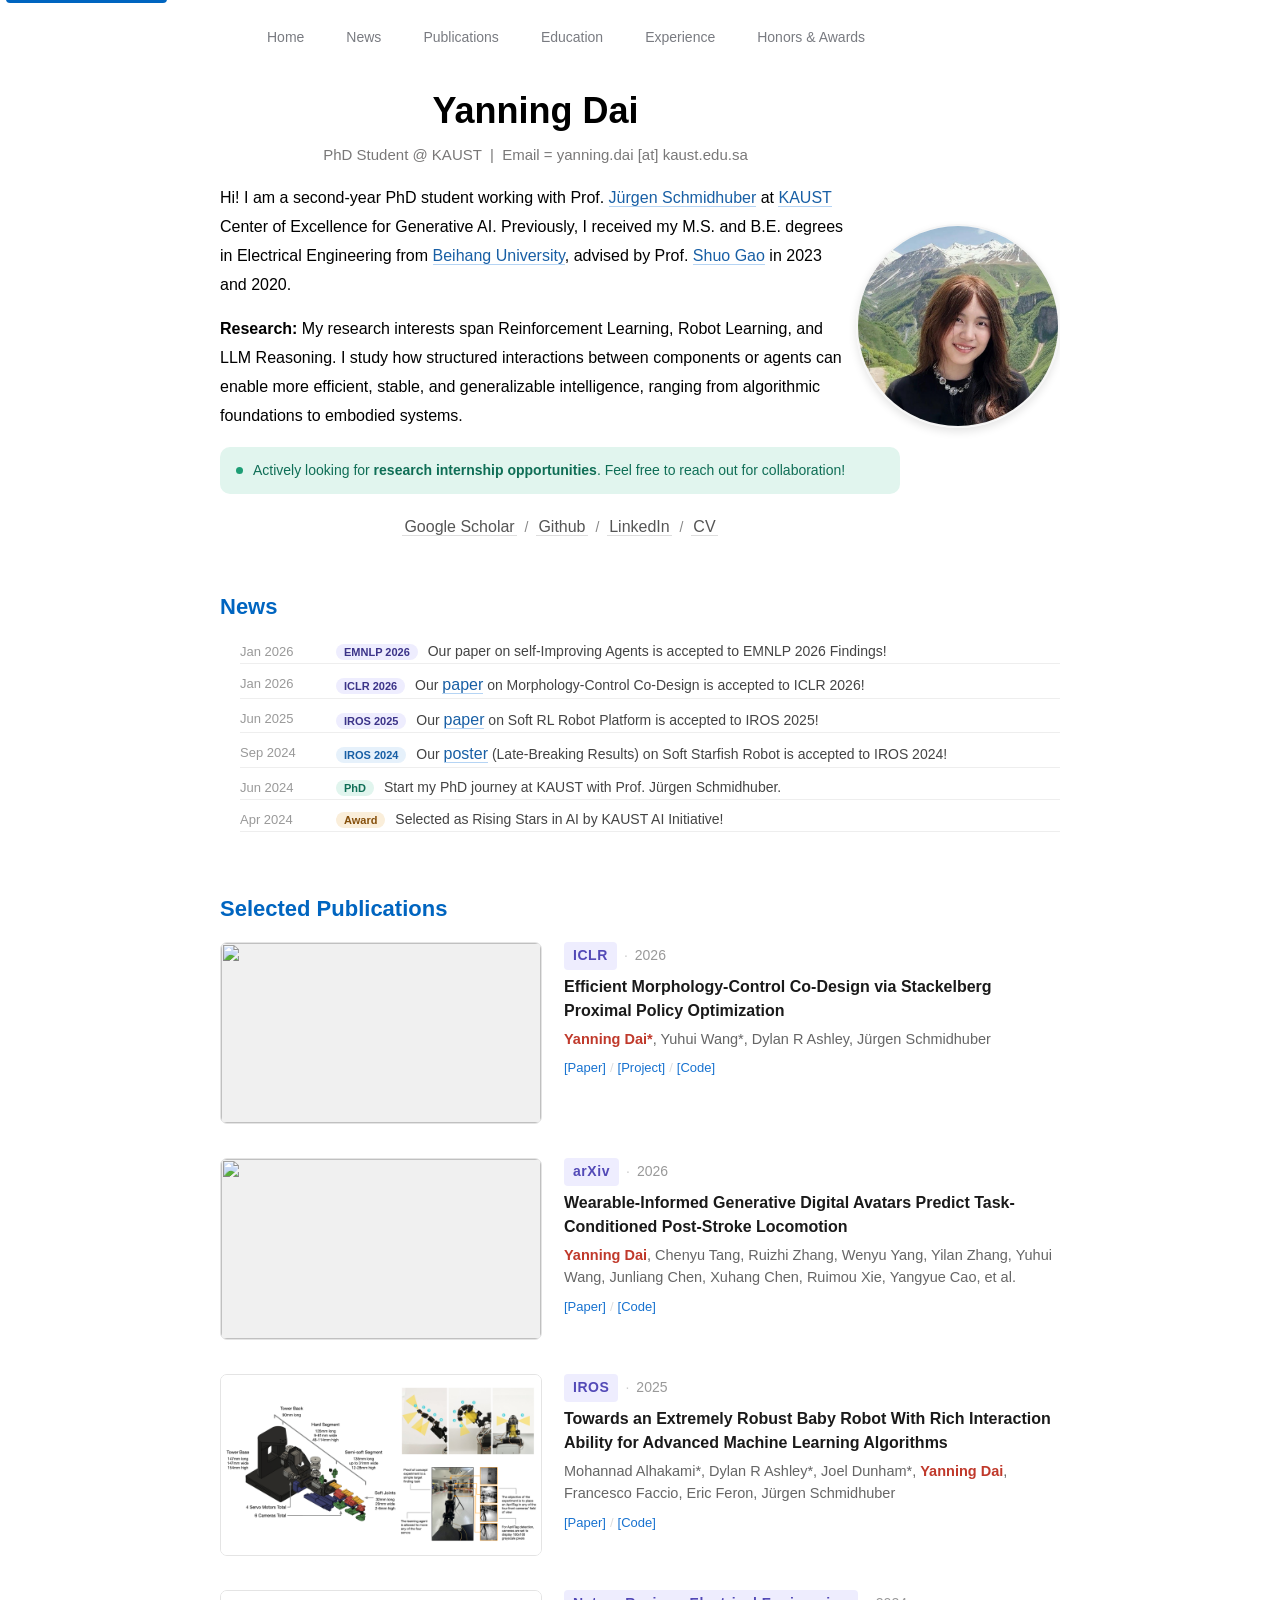
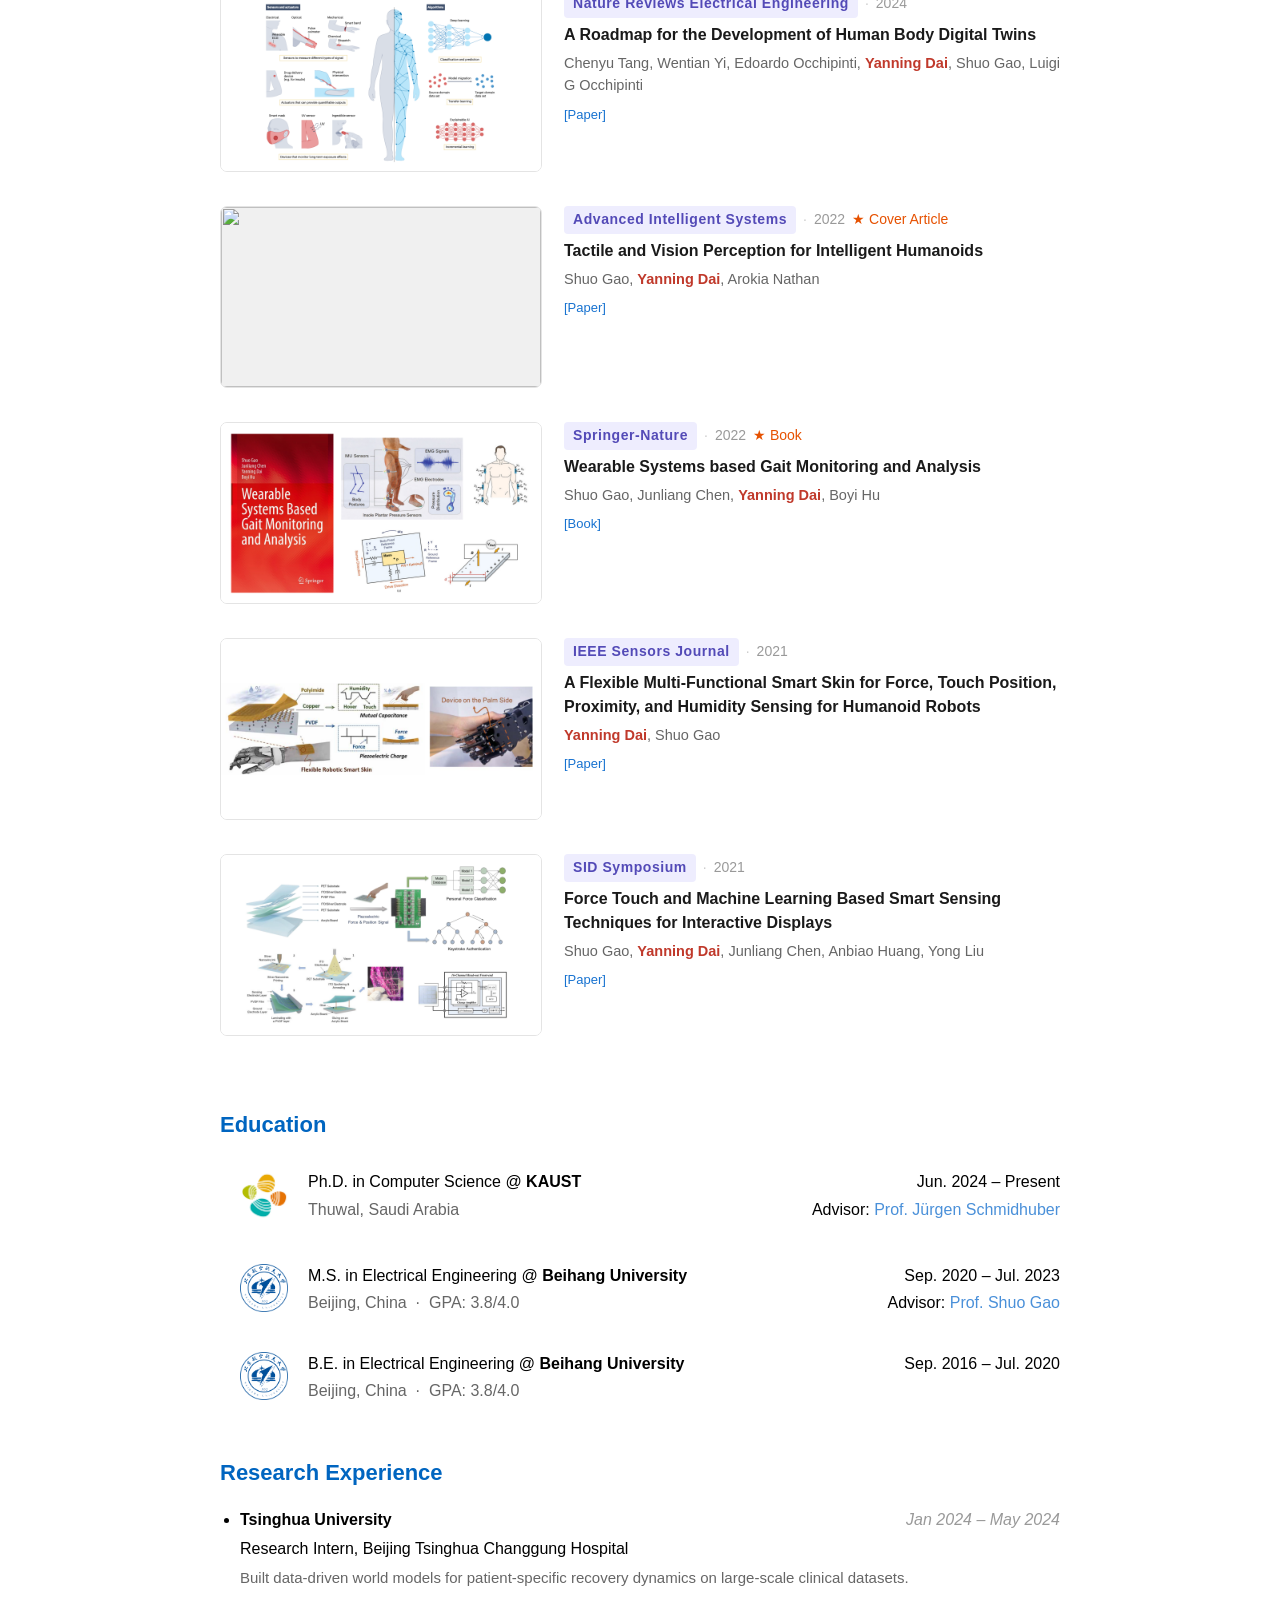
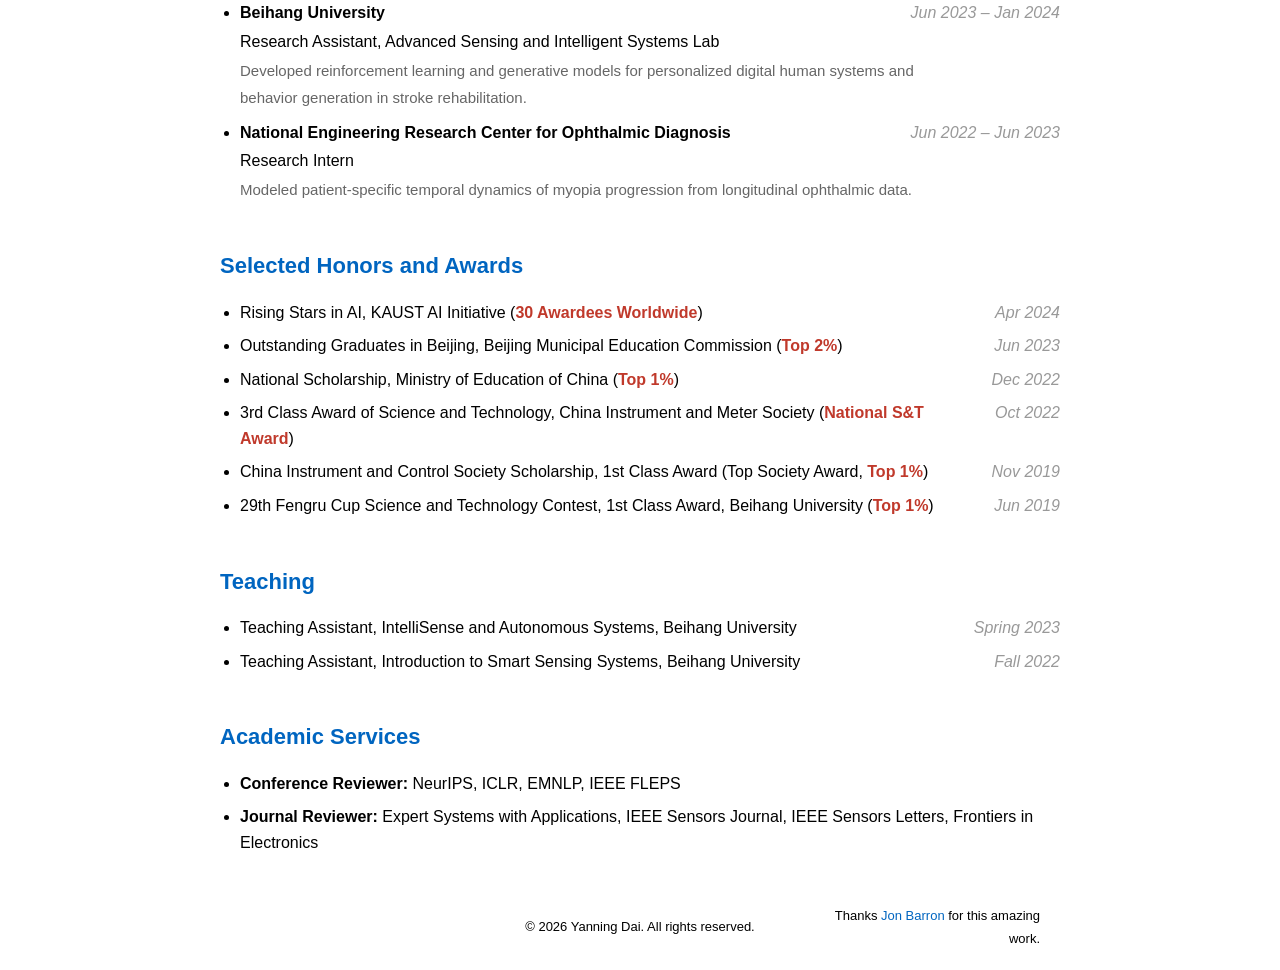
==== commit 4ef494f7: "update cv" ====
--- a/index.html
+++ b/index.html
@@ -234,6 +234,14 @@
                       <td style="padding:20px; width:100%; vertical-align:middle;">
                         <heading id="news">News</heading>
                         <ul style="list-style:none; padding:0; margin-top:12px;">
+                          
+                          <li style="display:flex; gap:16px; padding:10px 0; border-bottom:0.5px solid #eee; font-size:14px; line-height:1.6;">
+                            <span style="color:#999; min-width:80px; font-size:13px; padding-top:2px;">Jan 2026</span>
+                            <span style="color:#444;">
+                              <span style="background:#EEEDFE; color:#3C3489; font-size:11px; font-weight:600; padding:2px 8px; border-radius:10px; margin-right:6px;">EMNLP 2026</span>
+                              Our paper on self-Improving Agents is accepted to EMNLP 2026 Findings!
+                            </span>
+                          </li>
 
                           <li style="display:flex; gap:16px; padding:10px 0; border-bottom:0.5px solid #eee; font-size:14px; line-height:1.6;">
                             <span style="color:#999; min-width:80px; font-size:13px; padding-top:2px;">Jan 2026</span>
@@ -524,10 +532,41 @@
                     <td style="padding:0; vertical-align:middle; width:100%;">
                       <heading id="academic-services">Academic Services</heading>
                       <ul style="list-style:disc; padding-left:0; margin-top:12px; font-size:16px; line-height:1.6;">
-                        <li style="padding:2px 0;">
-                          <div style="display:flex; align-items:baseline;">
-                            <span style="flex:1; min-width:0;">Reviewer: Frontiers in Electronics, IEEE Sensors Journal, IEEE FLEPS Conference</span>
+                        <!-- <li style="padding:2px 0;">
+                          <div style="display:flex; align-items:baseline;">
+                            <span style="flex:1; min-width:0;">
+                              <strong>Conference Reviewer:</strong>
+                              NeurIPS, ICLR, EMNLP, IEEE FLEPS
+                            </span>
+                            <i style="color:#999; white-space:nowrap; margin-left:16px;">2026 – Present</i>
+                          </div>
+                        </li>
+                        <li style="padding:2px 0;">
+                          <div style="display:flex; align-items:baseline;">
+                            <span style="flex:1; min-width:0;">
+                              <strong>Journal Reviewer:</strong>
+                              Expert Systems with Applications, IEEE Sensors Journal,
+                              IEEE Sensors Letters, Frontiers in Electronics
+                            </span>
                             <i style="color:#999; white-space:nowrap; margin-left:16px;">2020 – Present</i>
+                          </div>
+                        </li> -->
+                        <li style="padding:2px 0;">
+                          <div style="display:flex; align-items:baseline;">
+                            <span style="flex:1; min-width:0;">
+                              <strong>Conference Reviewer:</strong>
+                              NeurIPS, ICLR, EMNLP, IEEE FLEPS
+                            </span>
+                          </div>
+                        </li>
+
+                        <li style="padding:2px 0;">
+                          <div style="display:flex; align-items:baseline;">
+                            <span style="flex:1; min-width:0;">
+                              <strong>Journal Reviewer:</strong>
+                              Expert Systems with Applications, IEEE Sensors Journal,
+                              IEEE Sensors Letters, Frontiers in Electronics
+                            </span>
                           </div>
                         </li>
                       </ul>
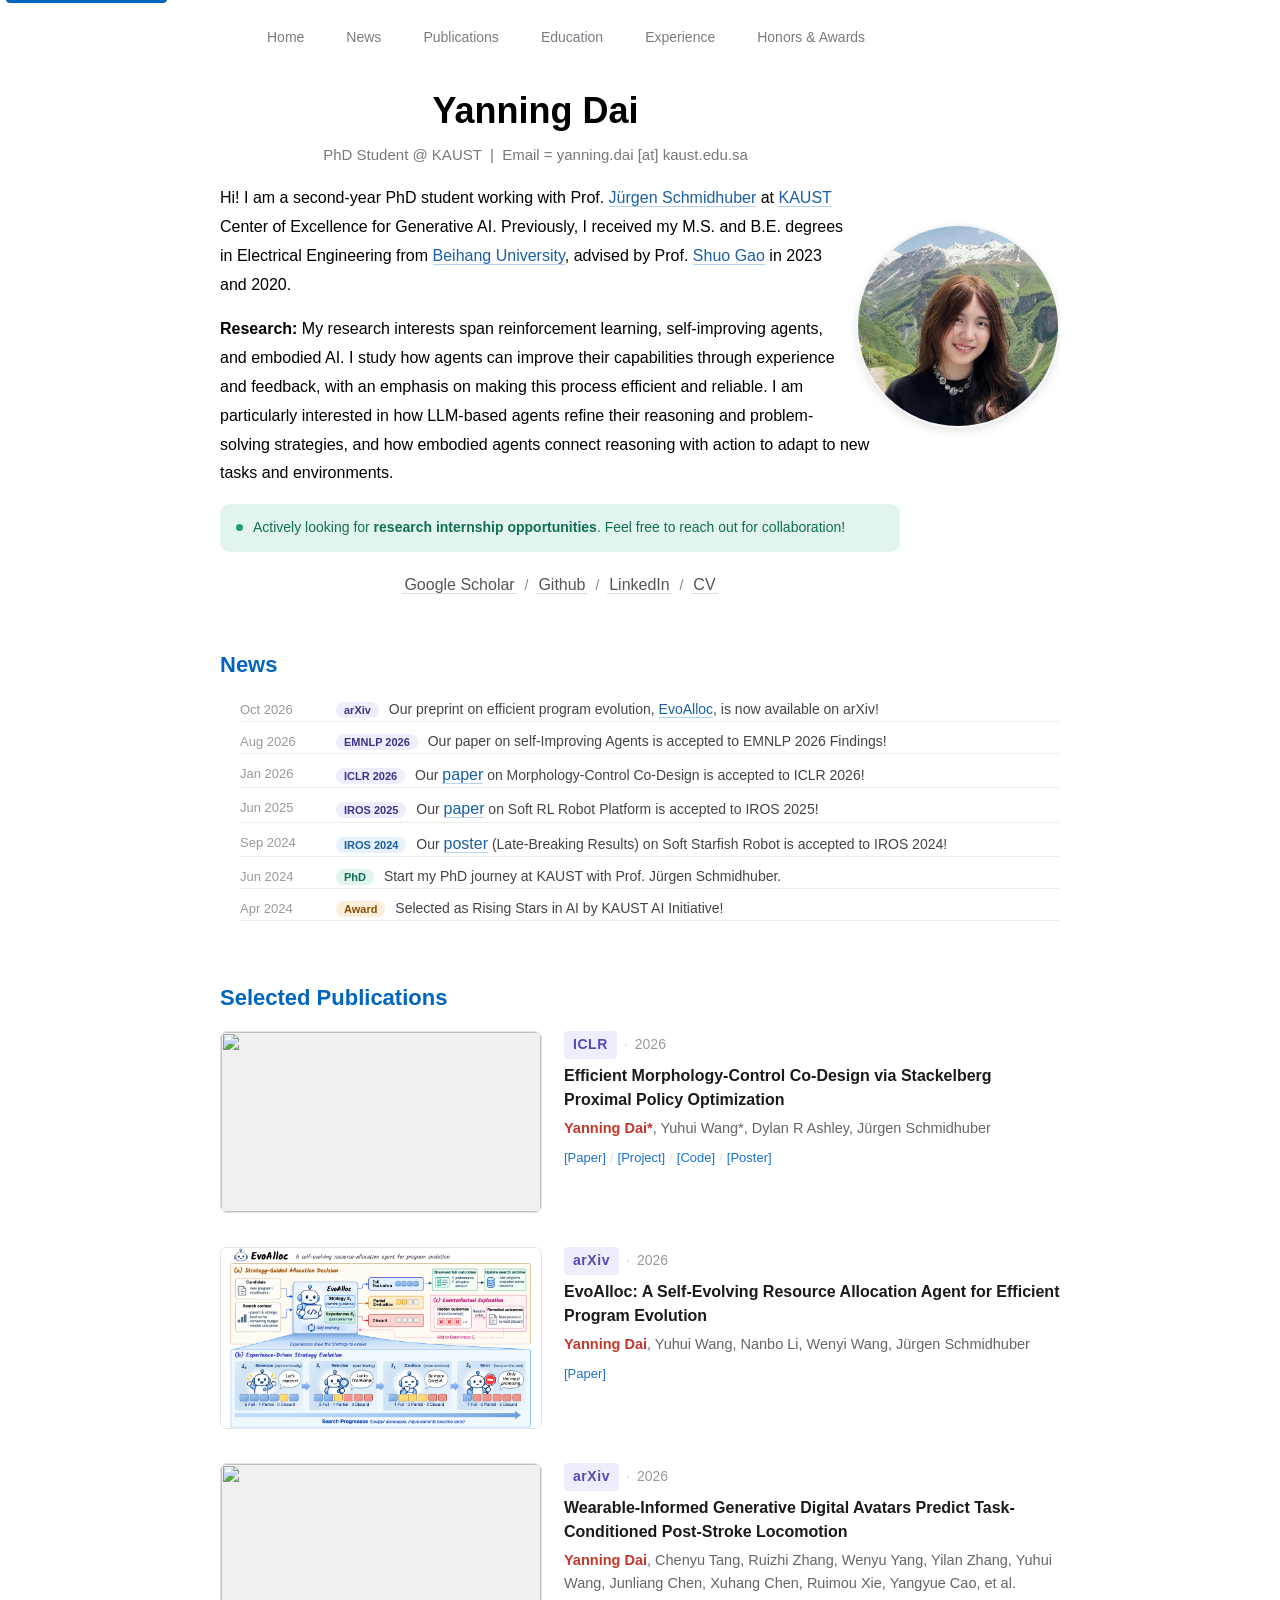
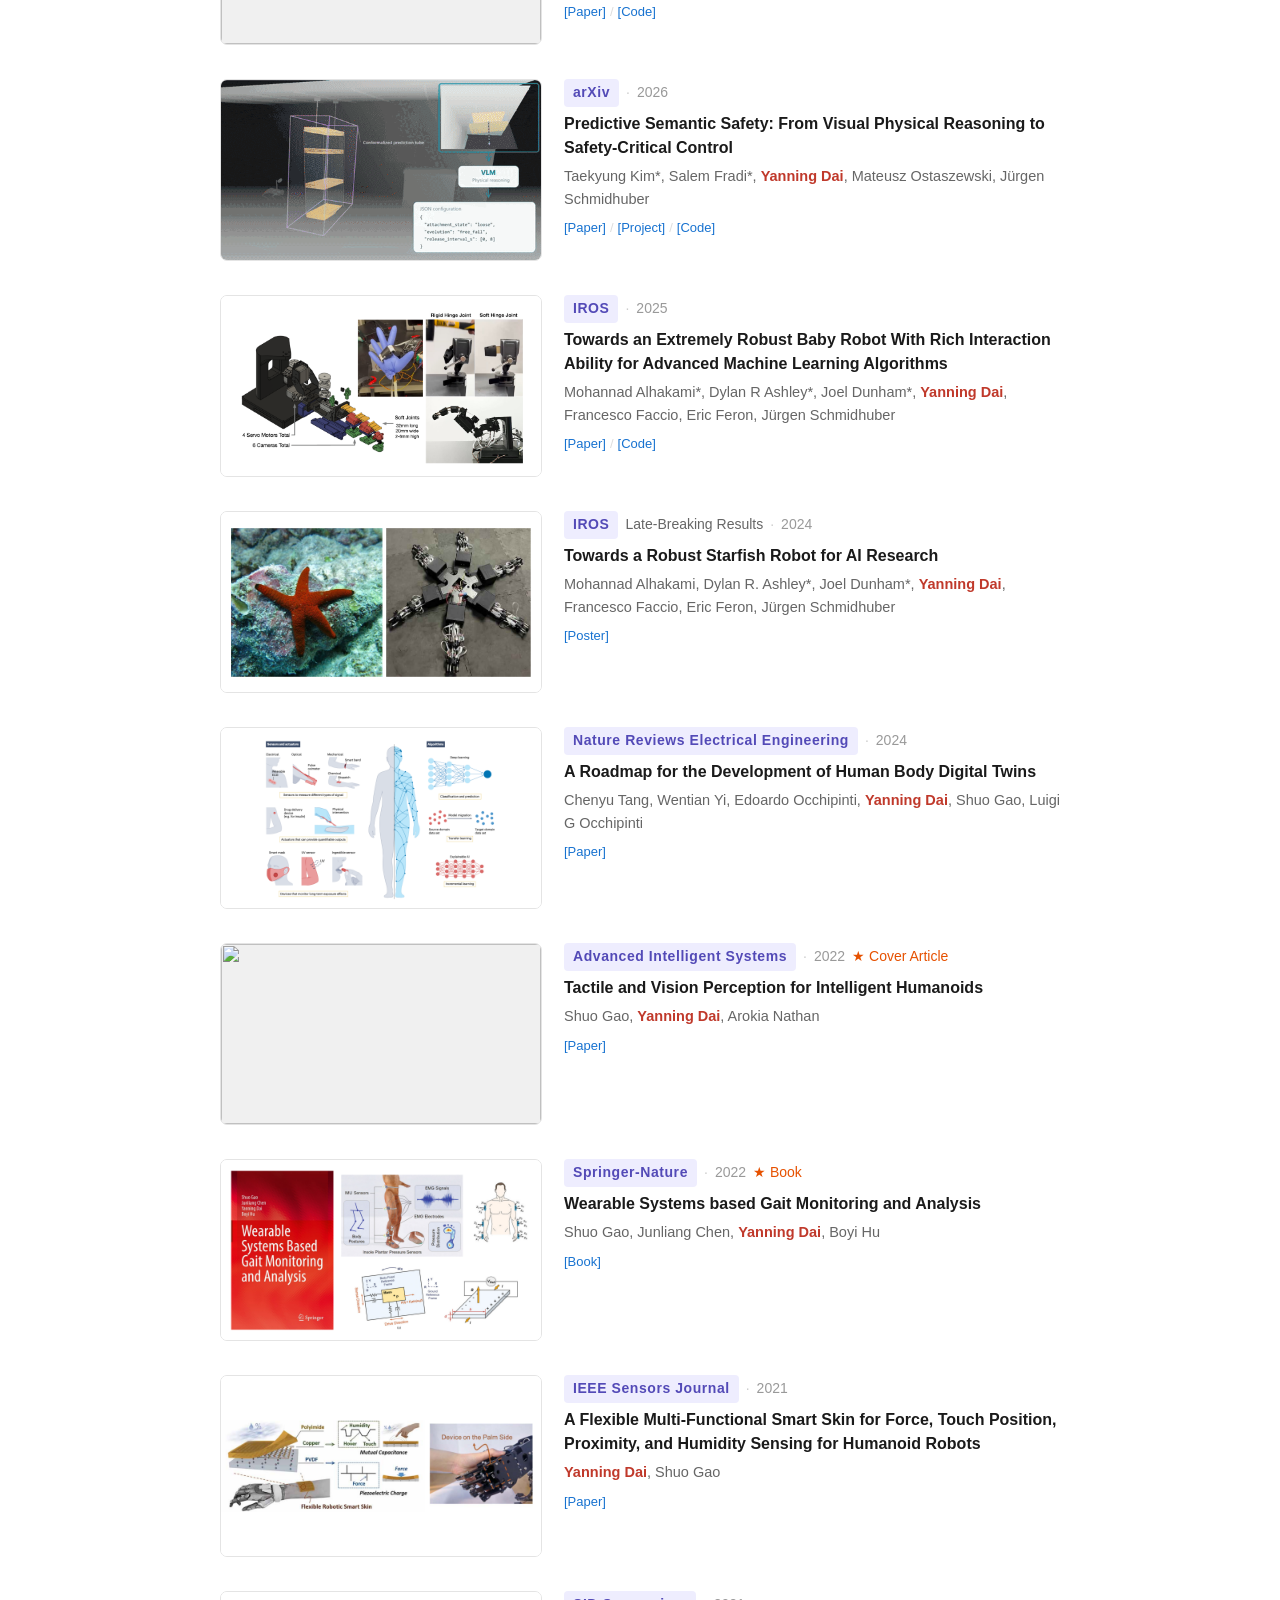
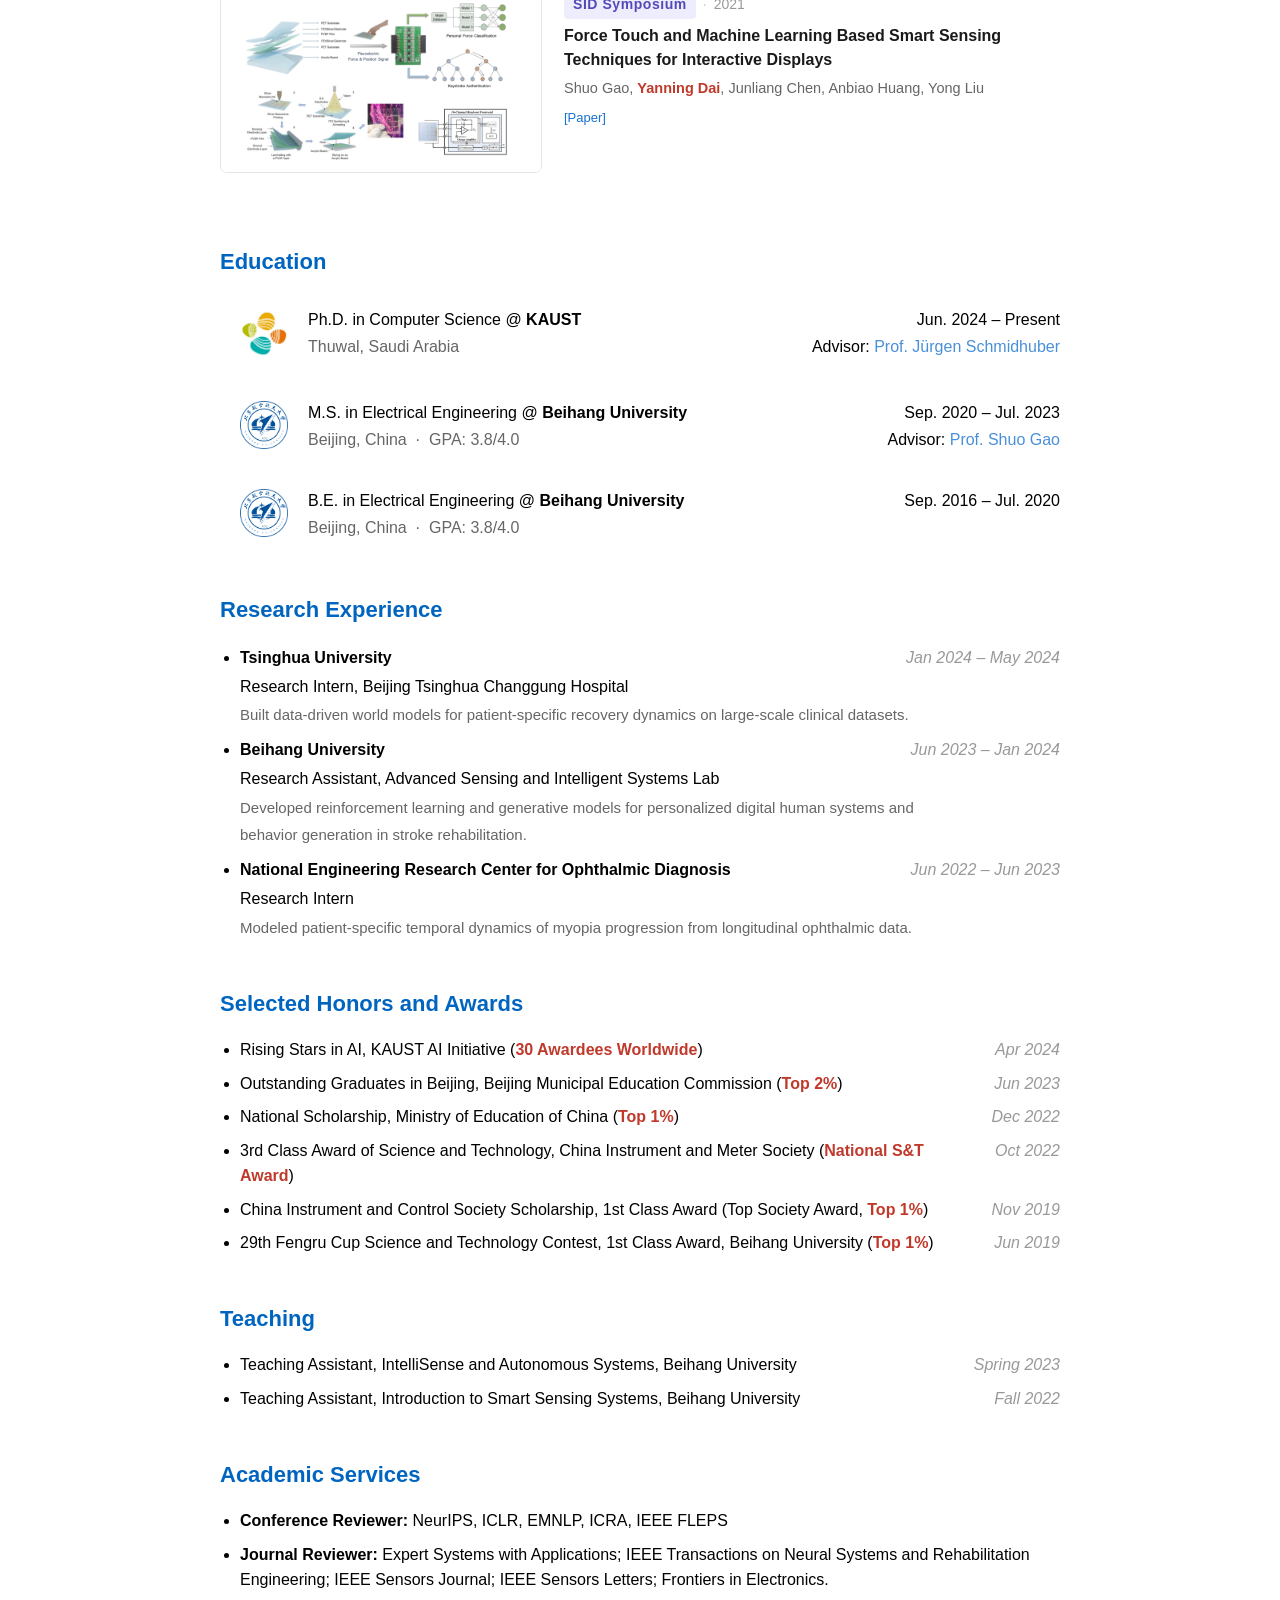
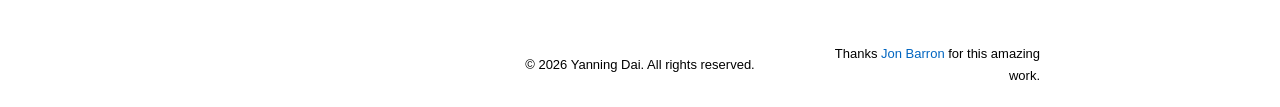
==== commit dc8d48d6: "Add recent research work and update homepage" ====
--- a/index.html
+++ b/index.html
@@ -105,9 +105,21 @@
     .pc:first-child             { border-top: none; padding-top: 0; }
     .pt                         { width: 320px; min-width: 320px; height: 180px; border-radius: 7px; overflow: hidden; border: 1px solid #e4e4e4; background: #f5f5f5; flex-shrink: 0; }
     .pt img                     { width: 100%; height: 100%; object-fit: cover; }
+    .pt img.evoalloc-preview    { object-fit: contain; background: #fff; }
+    .pt img.babyrobot-preview,
+    .pt img.starfish-preview    { display: block; box-sizing: border-box; padding: 10px; object-fit: contain; object-position: center; background: #fff; }
+    /* Frame the upper PSS scene: 480 × 270 at (120, 14) in the 600 × 410 GIF. */
+    .pt img.pss-preview         { display: block; width: 125%; max-width: none; height: auto; transform: translate(-20%, -3.414634%); }
+    button.pt                   { display: block; position: relative; box-sizing: content-box; padding: 0; font: inherit; text-align: left; appearance: none; cursor: zoom-in; }
+    button.pt:hover             { border-color: #185FA5; }
+    button.pt:focus-visible     { outline: 3px solid #185FA5; outline-offset: 4px; }
+    .pt-zoom-hint                { position: absolute; right: 8px; bottom: 8px; padding: 3px 8px; border-radius: 4px; background: rgba(22, 34, 50, .8); color: #fff; font: 12px/1.5 'Lato', sans-serif; opacity: 0; pointer-events: none; }
+    button.pt:hover .pt-zoom-hint,
+    button.pt:focus-visible .pt-zoom-hint { opacity: 1; }
     .pb                         { flex: 1; min-width: 0; display: flex; flex-direction: column; gap: 5px; }
     .vr                         { display: flex; align-items: center; gap: 7px; flex-wrap: wrap; }
     .vt                         { font-size: 14px; font-weight: 700; letter-spacing: .04em; padding: 2px 9px; border-radius: 4px; background: #EEEDFE; color: #534AB7; }
+    .vn                         { font-size: 14px; font-weight: 500; color: #666; }
     .vy                         { font-size: 14px; color: #999; }
     .vd                         { font-size: 14px; color: #ccc; }
     .bg                         { font-size: 14px; font-weight: 500; color: #e65100; }
@@ -118,6 +130,27 @@
     .lk a                       { font-size: 13px; color: #1772d0; text-decoration: none; border-bottom: 1px solid transparent; }
     .lk a:hover                 { border-bottom-color: #1772d0; }
     .lk span                    { font-size: 13px; color: #ddd; }
+
+    /* Full-size publication images; native dialog handles keyboard focus and Escape. */
+    body.image-preview-open     { overflow: hidden; }
+    .image-preview              { width: min(1100px, calc(100vw - 40px)); max-width: none; max-height: calc(100vh - 40px); max-height: calc(100dvh - 40px); box-sizing: border-box; margin: auto; padding: 18px; border: 0; border-radius: 12px; background: #fff; color: #1a1a1a; box-shadow: 0 24px 90px rgba(0, 0, 0, .25); }
+    .image-preview::backdrop     { background: rgba(15, 23, 42, .78); }
+    .image-preview-header        { display: flex; align-items: flex-start; justify-content: space-between; gap: 20px; margin-bottom: 14px; }
+    .image-preview-title         { margin: 0; font: 600 15px/1.5 'Lato', sans-serif; }
+    .image-preview-close         { flex-shrink: 0; min-width: 64px; min-height: 44px; padding: 8px 14px; border: 1px solid #ddd; border-radius: 7px; background: #fff; color: #444; font: 14px 'Lato', sans-serif; cursor: pointer; }
+    .image-preview-close:hover   { background: #f3f5f8; }
+    .image-preview-close:focus-visible { outline: 3px solid #185FA5; outline-offset: 2px; }
+    .image-preview-content       { display: flex; justify-content: center; align-items: center; }
+    .image-preview-content img   { display: block; width: auto; height: auto; max-width: 100%; max-height: calc(100vh - 170px); max-height: calc(100dvh - 170px); object-fit: contain; }
+    @media (max-width: 600px) {
+      .image-preview             { width: calc(100vw - 20px); padding: 12px; }
+      .image-preview-header      { gap: 12px; }
+      .image-preview-title       { font-size: 14px; }
+      .image-preview-content img { max-height: calc(100vh - 220px); max-height: calc(100dvh - 220px); }
+    }
+    @media (hover: none) {
+      .pt-zoom-hint              { opacity: 1; }
+    }
   </style>
 
   <script>
@@ -209,9 +242,10 @@
                     <a href="https://scholar.google.com/citations?user=mb_QQ2UAAAAJ">Shuo Gao</a> in 2023 and 2020.
                   </p>
                   <p>
-                    <b>Research:</b> My research interests span Reinforcement Learning, Robot Learning, and LLM Reasoning.
-                    I study how structured interactions between components or agents can enable more efficient, stable,
-                    and generalizable intelligence, ranging from algorithmic foundations to embodied systems.
+                    <b>Research:</b> My research interests span reinforcement learning, self-improving agents, and embodied AI.
+                    I study how agents can improve their capabilities through experience and feedback, with an emphasis on making this process efficient and reliable.
+                    I am particularly interested in how LLM-based agents refine their reasoning and problem-solving strategies,
+                    and how embodied agents connect reasoning with action to adapt to new tasks and environments.
                   </p>
                   <div class="cta">
                     <div class="dot"></div>
@@ -234,9 +268,16 @@
                       <td style="padding:20px; width:100%; vertical-align:middle;">
                         <heading id="news">News</heading>
                         <ul style="list-style:none; padding:0; margin-top:12px;">
+                          <li style="display:flex; gap:16px; padding:10px 0; border-bottom:0.5px solid #eee; font-size:14px; line-height:1.6;">
+                            <span style="color:#999; min-width:80px; font-size:13px; padding-top:2px;">Oct 2026</span>
+                            <span style="color:#444;">
+                              <span style="background:#EEEDFE; color:#3C3489; font-size:11px; font-weight:600; padding:2px 8px; border-radius:10px; margin-right:6px;">arXiv</span>
+                              Our preprint on efficient program evolution, <a href="https://arxiv.org/pdf/2610.12086" style="font-size:inherit; color:#185FA5; text-decoration:none; border-bottom:1px solid #B5D4F4;">EvoAlloc</a>, is now available on arXiv!
+                            </span>
+                          </li>
                           
                           <li style="display:flex; gap:16px; padding:10px 0; border-bottom:0.5px solid #eee; font-size:14px; line-height:1.6;">
-                            <span style="color:#999; min-width:80px; font-size:13px; padding-top:2px;">Jan 2026</span>
+                            <span style="color:#999; min-width:80px; font-size:13px; padding-top:2px;">Aug 2026</span>
                             <span style="color:#444;">
                               <span style="background:#EEEDFE; color:#3C3489; font-size:11px; font-weight:600; padding:2px 8px; border-radius:10px; margin-right:6px;">EMNLP 2026</span>
                               Our paper on self-Improving Agents is accepted to EMNLP 2026 Findings!
@@ -314,9 +355,14 @@
                   "best-paper": "★ Best Paper"
                 };
 
-                function renderCard(p) {
+                function renderCard(p, index) {
                   const badge   = p.badge && BADGE_LABELS[p.badge] ? `<span class="bg">${BADGE_LABELS[p.badge]}</span>` : "";
-                  const thumb   = p.image ? `<img src="${p.image}" alt="" onerror="this.parentElement.style.background='#f0f0f0'">` : "";
+                  const venueNote = p.venueNote ? `<span class="vn">${p.venueNote}</span>` : "";
+                  const thumb   = p.image ? `<img src="${p.image}" alt="" class="${p.imageClass || ''}" onerror="this.parentElement.style.background='#f0f0f0'">` : "";
+                  const imageLabel = `View larger image: ${p.title}`.replace(/[&<>"']/g, c => ({'&': '&amp;', '<': '&lt;', '>': '&gt;', '"': '&quot;', "'": '&#39;'}[c]));
+                  const preview = p.image
+                    ? `<button type="button" class="pt" data-publication-index="${index}" aria-label="${imageLabel}" aria-haspopup="dialog" aria-controls="publication-image-preview">${thumb}<span class="pt-zoom-hint" aria-hidden="true">View larger</span></button>`
+                    : `<div class="pt"></div>`;
                   const authors = p.authors.split(", ").map(a => {
                     const c = a.replace(/\*/g, ""), s = a.includes("*") ? "*" : "";
                     return c === HIGHLIGHT_AUTHOR ? `<strong>${c}${s}</strong>` : a;
@@ -325,9 +371,9 @@
                     `<a href="${l.url}" target="_blank" rel="noopener">[${l.label}]</a>` + (i < a.length - 1 ? `<span> / </span>` : "")
                   ).join("");
                   return `<li><div class="pc">
-                    <div class="pt">${thumb}</div>
+                    ${preview}
                     <div class="pb">
-                      <div class="vr"><span class="vt">${p.venue}</span><span class="vd">·</span><span class="vy">${p.year}</span>${badge}</div>
+                      <div class="vr"><span class="vt">${p.venue}</span>${venueNote}<span class="vd">·</span><span class="vy">${p.year}</span>${badge}</div>
                       <p class="ti">${p.title}</p>
                       <p class="au">${authors}</p>
                       <div class="lk">${links}</div>
@@ -341,6 +387,40 @@
                   el.innerHTML = typeof PUBLICATIONS === "undefined"
                     ? `<li style="color:#c00; font-size:13px">Error: publications.js not loaded.</li>`
                     : PUBLICATIONS.map(renderCard).join("");
+
+                  const dialog = document.getElementById("publication-image-preview");
+                  const image = document.getElementById("publication-preview-image");
+                  const title = document.getElementById("publication-preview-title");
+                  let trigger = null;
+
+                  el.addEventListener("click", event => {
+                    const button = event.target.closest("button[data-publication-index]");
+                    if (!button) return;
+                    const publication = PUBLICATIONS[Number(button.dataset.publicationIndex)];
+                    trigger = button;
+                    title.textContent = publication.title;
+                    image.alt = publication.title;
+                    image.src = publication.image;
+                    document.body.classList.add("image-preview-open");
+                    dialog.showModal();
+                  });
+
+                  dialog.querySelector(".image-preview-close").addEventListener("click", () => dialog.close());
+                  let startedOnBackdrop = false;
+                  const isBackdrop = event => {
+                    const rect = dialog.getBoundingClientRect();
+                    return event.target === dialog && (event.clientX < rect.left || event.clientX > rect.right || event.clientY < rect.top || event.clientY > rect.bottom);
+                  };
+                  dialog.addEventListener("pointerdown", event => { startedOnBackdrop = isBackdrop(event); });
+                  dialog.addEventListener("click", event => {
+                    if (startedOnBackdrop && isBackdrop(event)) dialog.close();
+                    startedOnBackdrop = false;
+                  });
+                  dialog.addEventListener("close", () => {
+                    document.body.classList.remove("image-preview-open");
+                    image.removeAttribute("src");
+                    if (trigger) trigger.focus({ preventScroll: true });
+                  });
                 });
               </script>
 
@@ -555,7 +635,7 @@
                           <div style="display:flex; align-items:baseline;">
                             <span style="flex:1; min-width:0;">
                               <strong>Conference Reviewer:</strong>
-                              NeurIPS, ICLR, EMNLP, IEEE FLEPS
+                              NeurIPS, ICLR, EMNLP, ICRA, IEEE FLEPS
                             </span>
                           </div>
                         </li>
@@ -564,8 +644,8 @@
                           <div style="display:flex; align-items:baseline;">
                             <span style="flex:1; min-width:0;">
                               <strong>Journal Reviewer:</strong>
-                              Expert Systems with Applications, IEEE Sensors Journal,
-                              IEEE Sensors Letters, Frontiers in Electronics
+                              Expert Systems with Applications; IEEE Transactions on Neural Systems and Rehabilitation Engineering;
+                              IEEE Sensors Journal; IEEE Sensors Letters; Frontiers in Electronics.
                             </span>
                           </div>
                         </li>
@@ -606,5 +686,15 @@
     </div>
   </main>
 
+  <dialog id="publication-image-preview" class="image-preview" aria-labelledby="publication-preview-title">
+    <div class="image-preview-header">
+      <h2 id="publication-preview-title" class="image-preview-title"></h2>
+      <button type="button" class="image-preview-close" aria-label="Close image preview" autofocus>Close</button>
+    </div>
+    <div class="image-preview-content">
+      <img id="publication-preview-image" alt="">
+    </div>
+  </dialog>
+
 </body>
-</html>+</html>
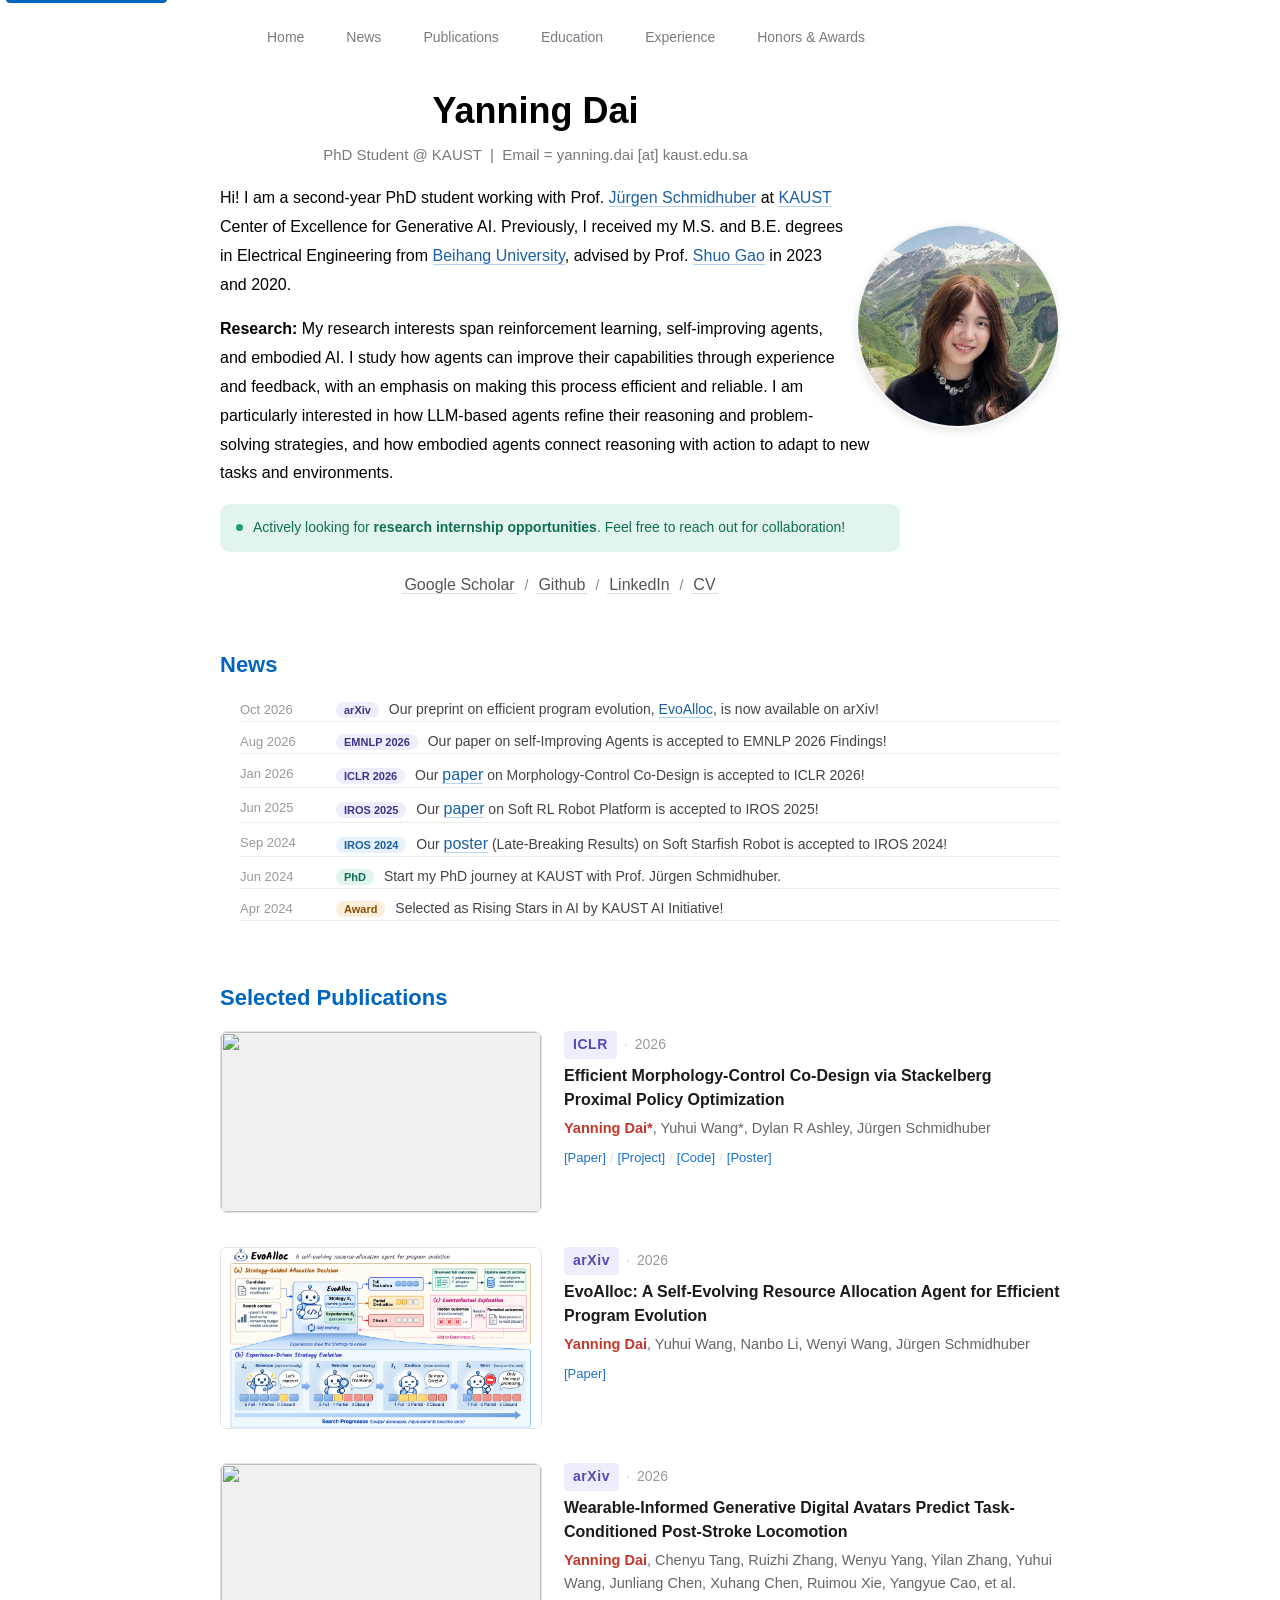
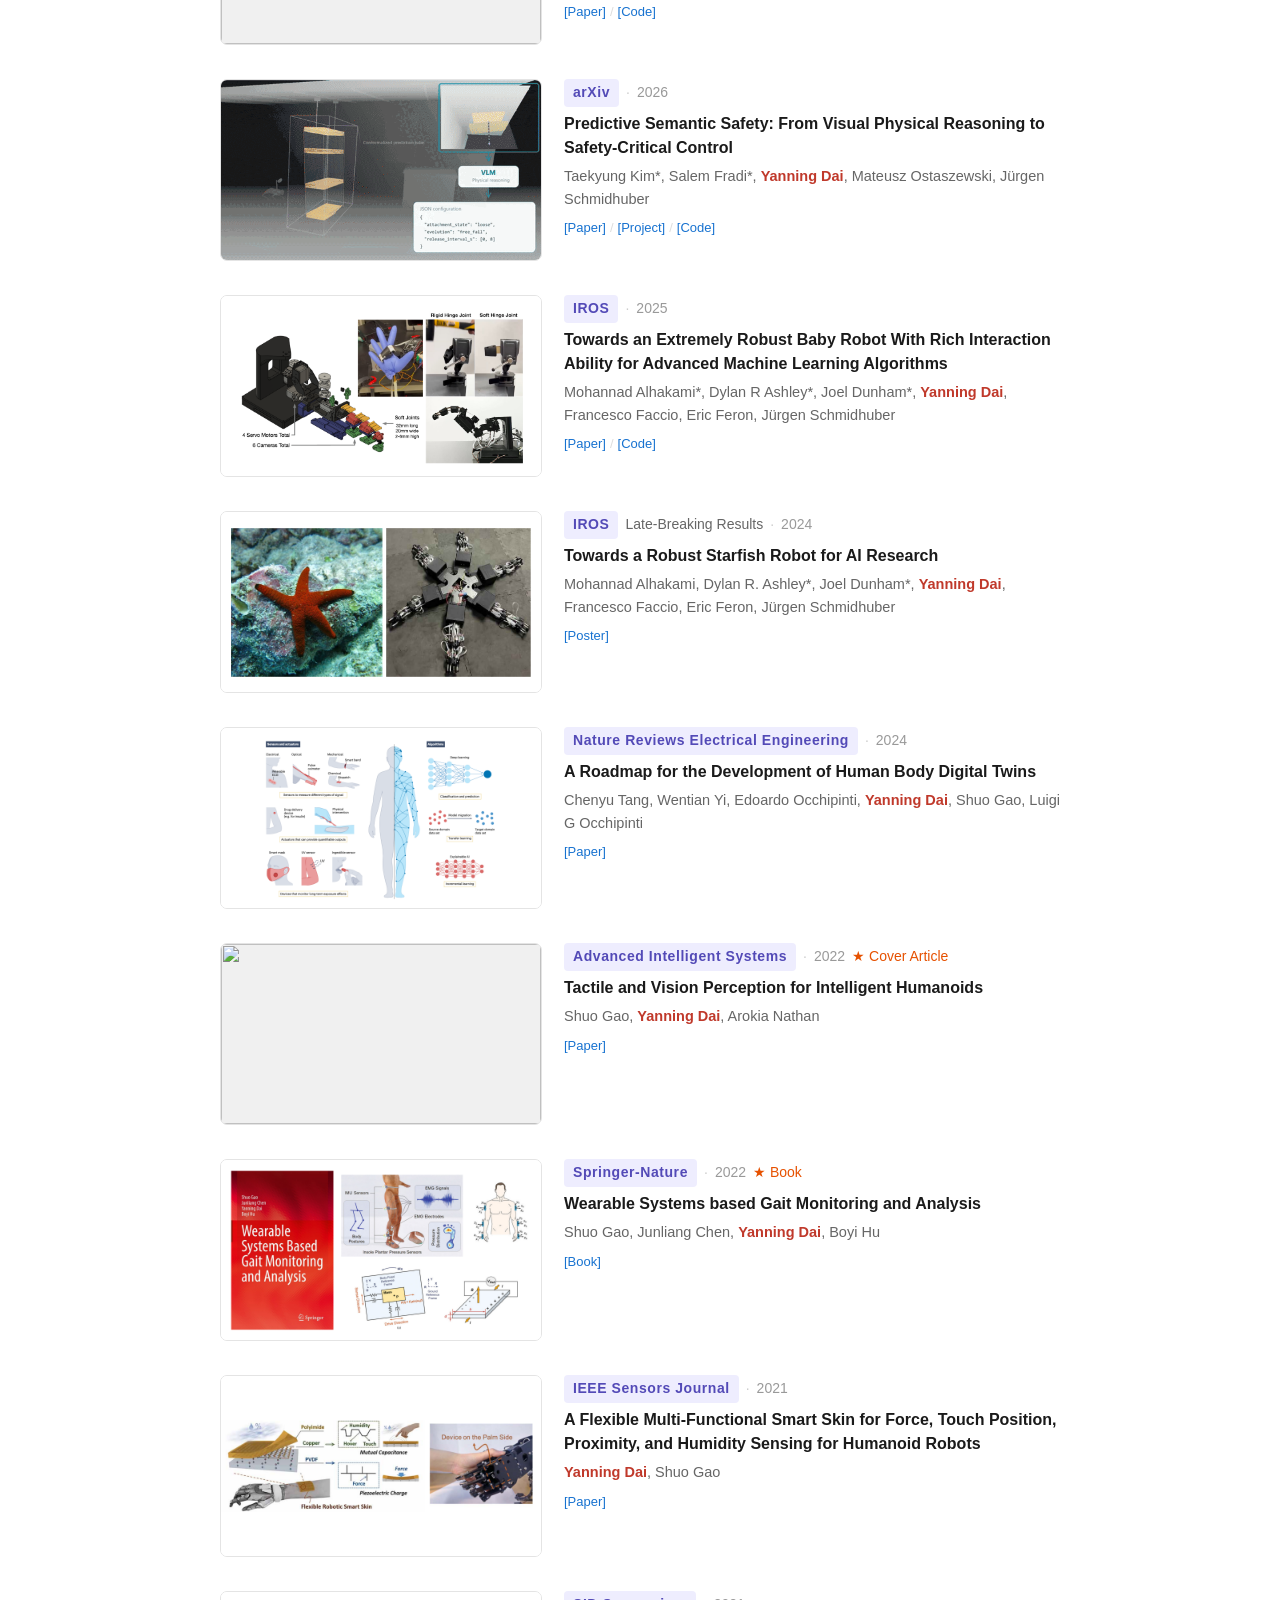
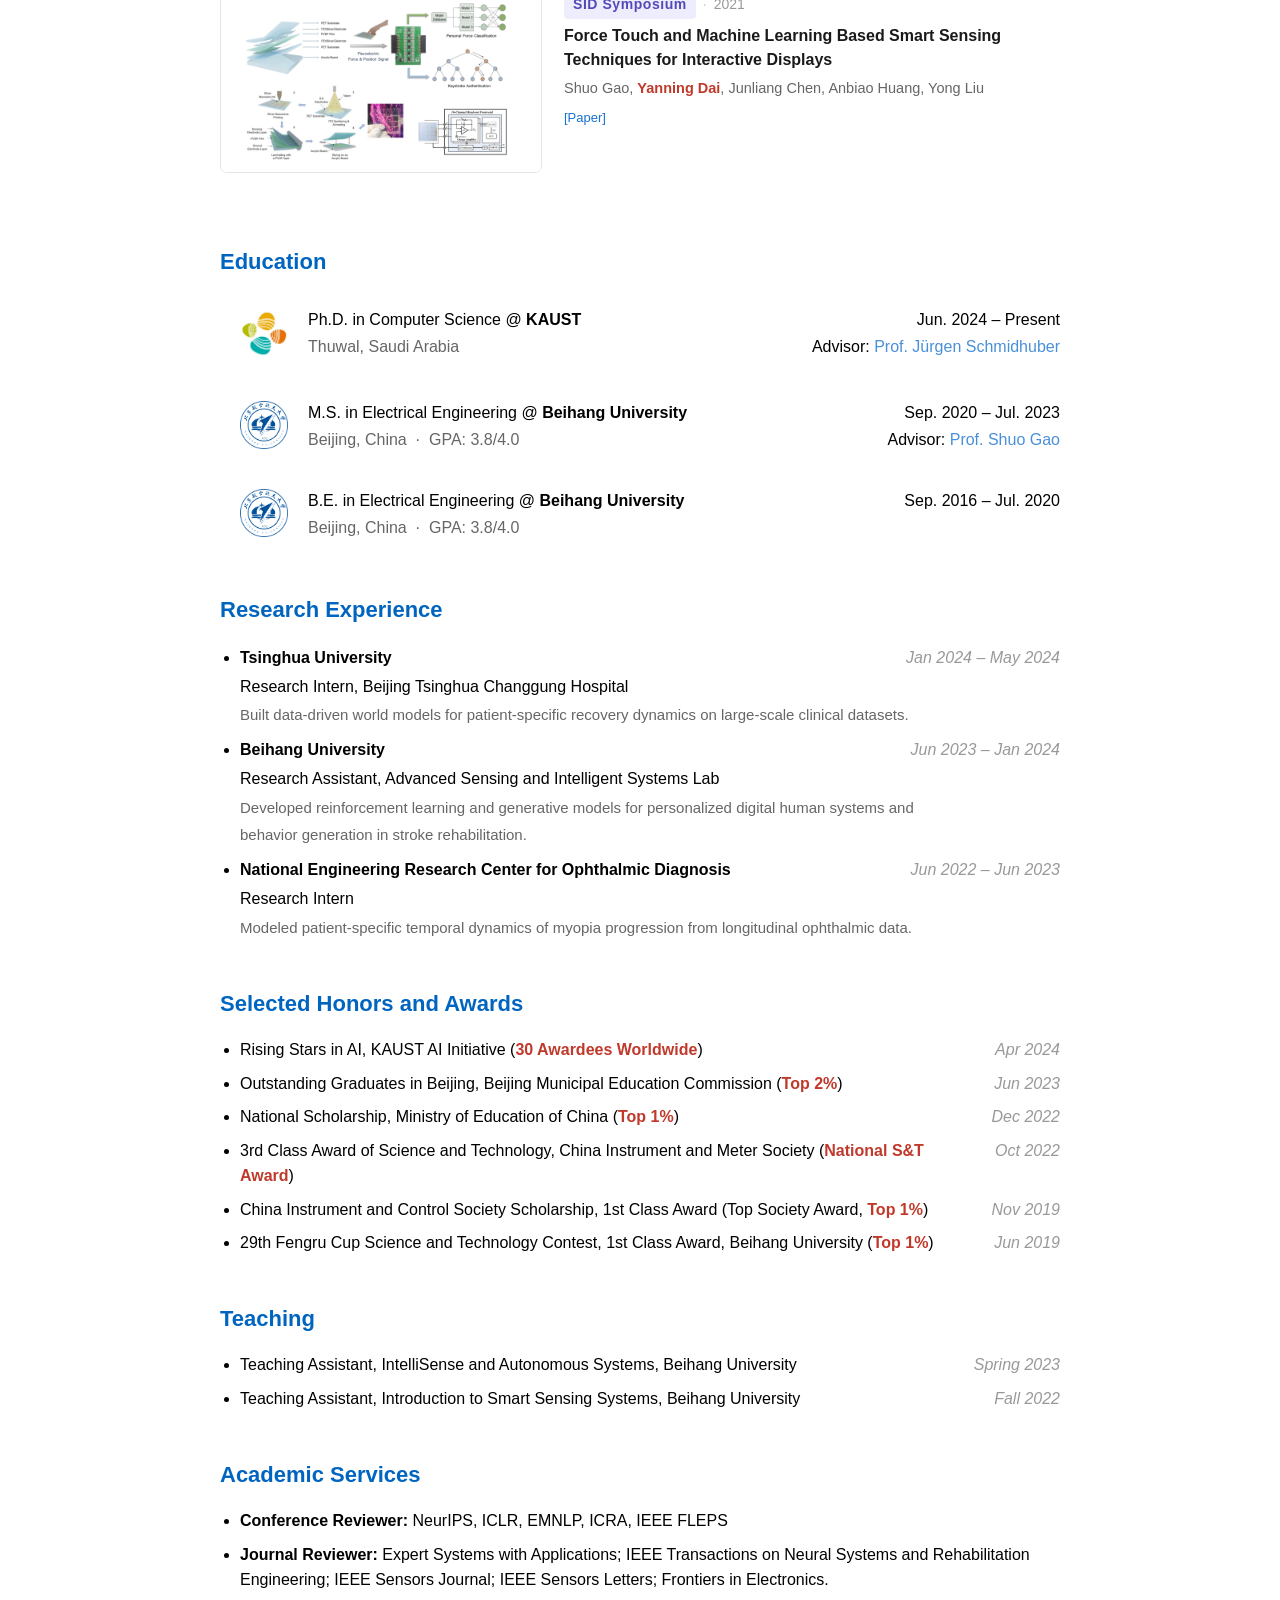
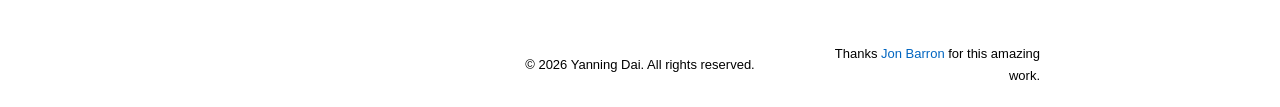
==== commit 8ed62d32: "Open CV in a new tab" ====
--- a/index.html
+++ b/index.html
@@ -255,7 +255,7 @@
                     <a href="https://scholar.google.com/citations?user=YJr1mOgAAAAJ">Google Scholar</a> /
                     <a href="https://github.com/YanningDai">Github</a> /
                     <a href="https://www.linkedin.com/in/yanning-d-000882311/">LinkedIn</a> /
-                    <a href="files/CV.pdf">CV</a>
+                    <a href="files/CV.pdf" target="_blank" rel="noopener noreferrer">CV</a>
                   </p>
                 </div>
               </div>
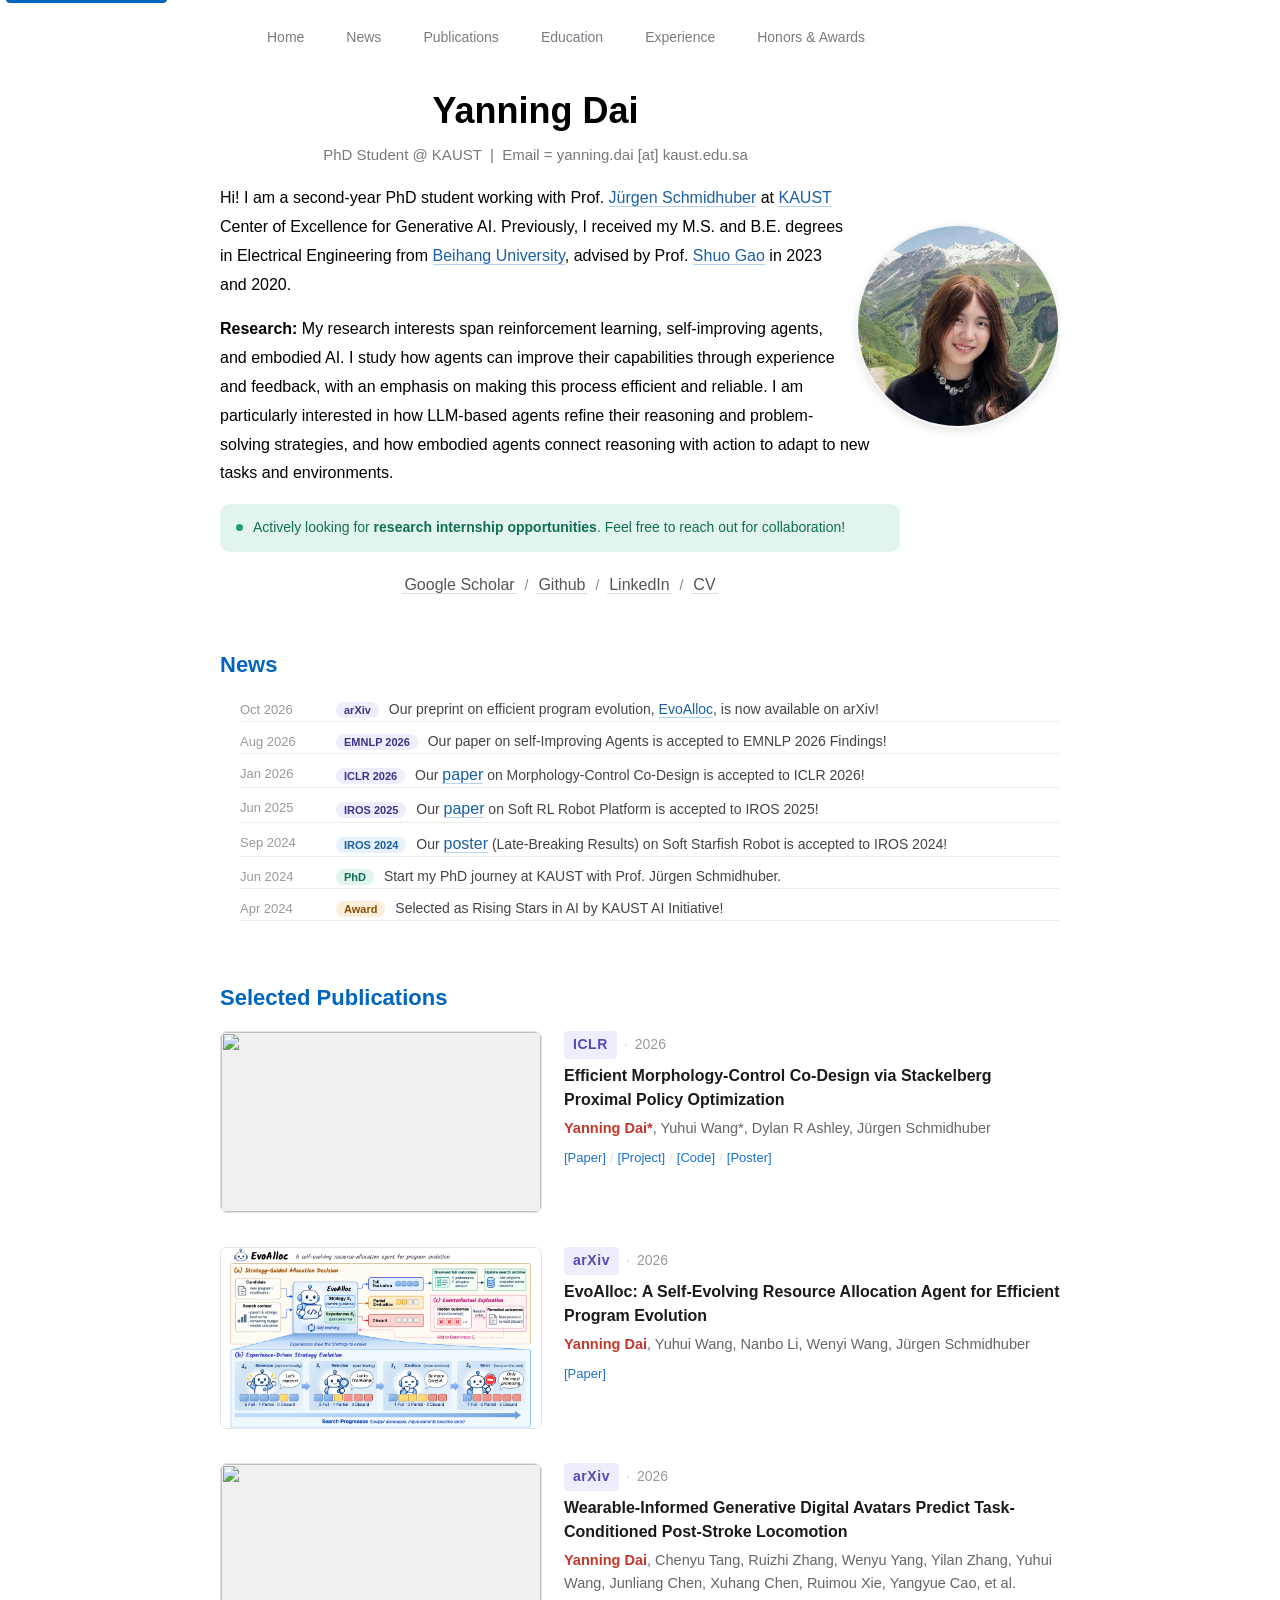
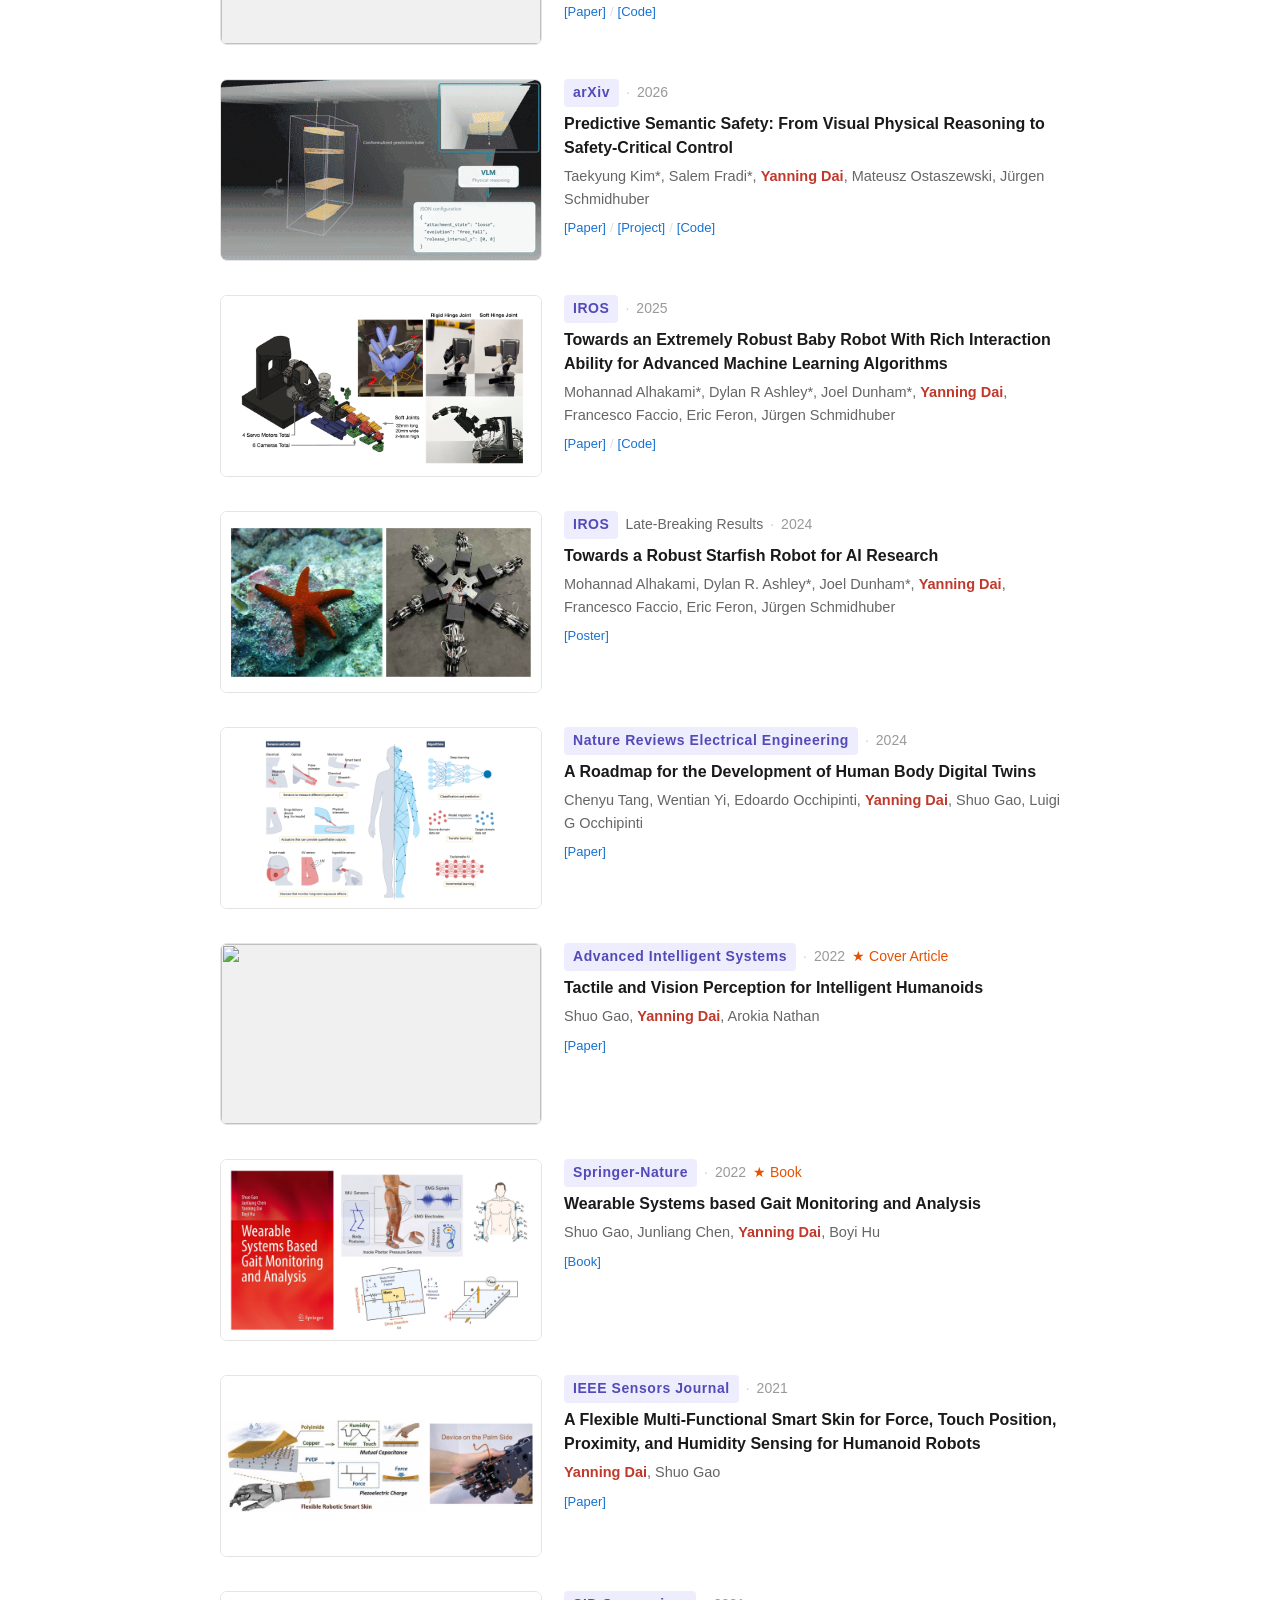
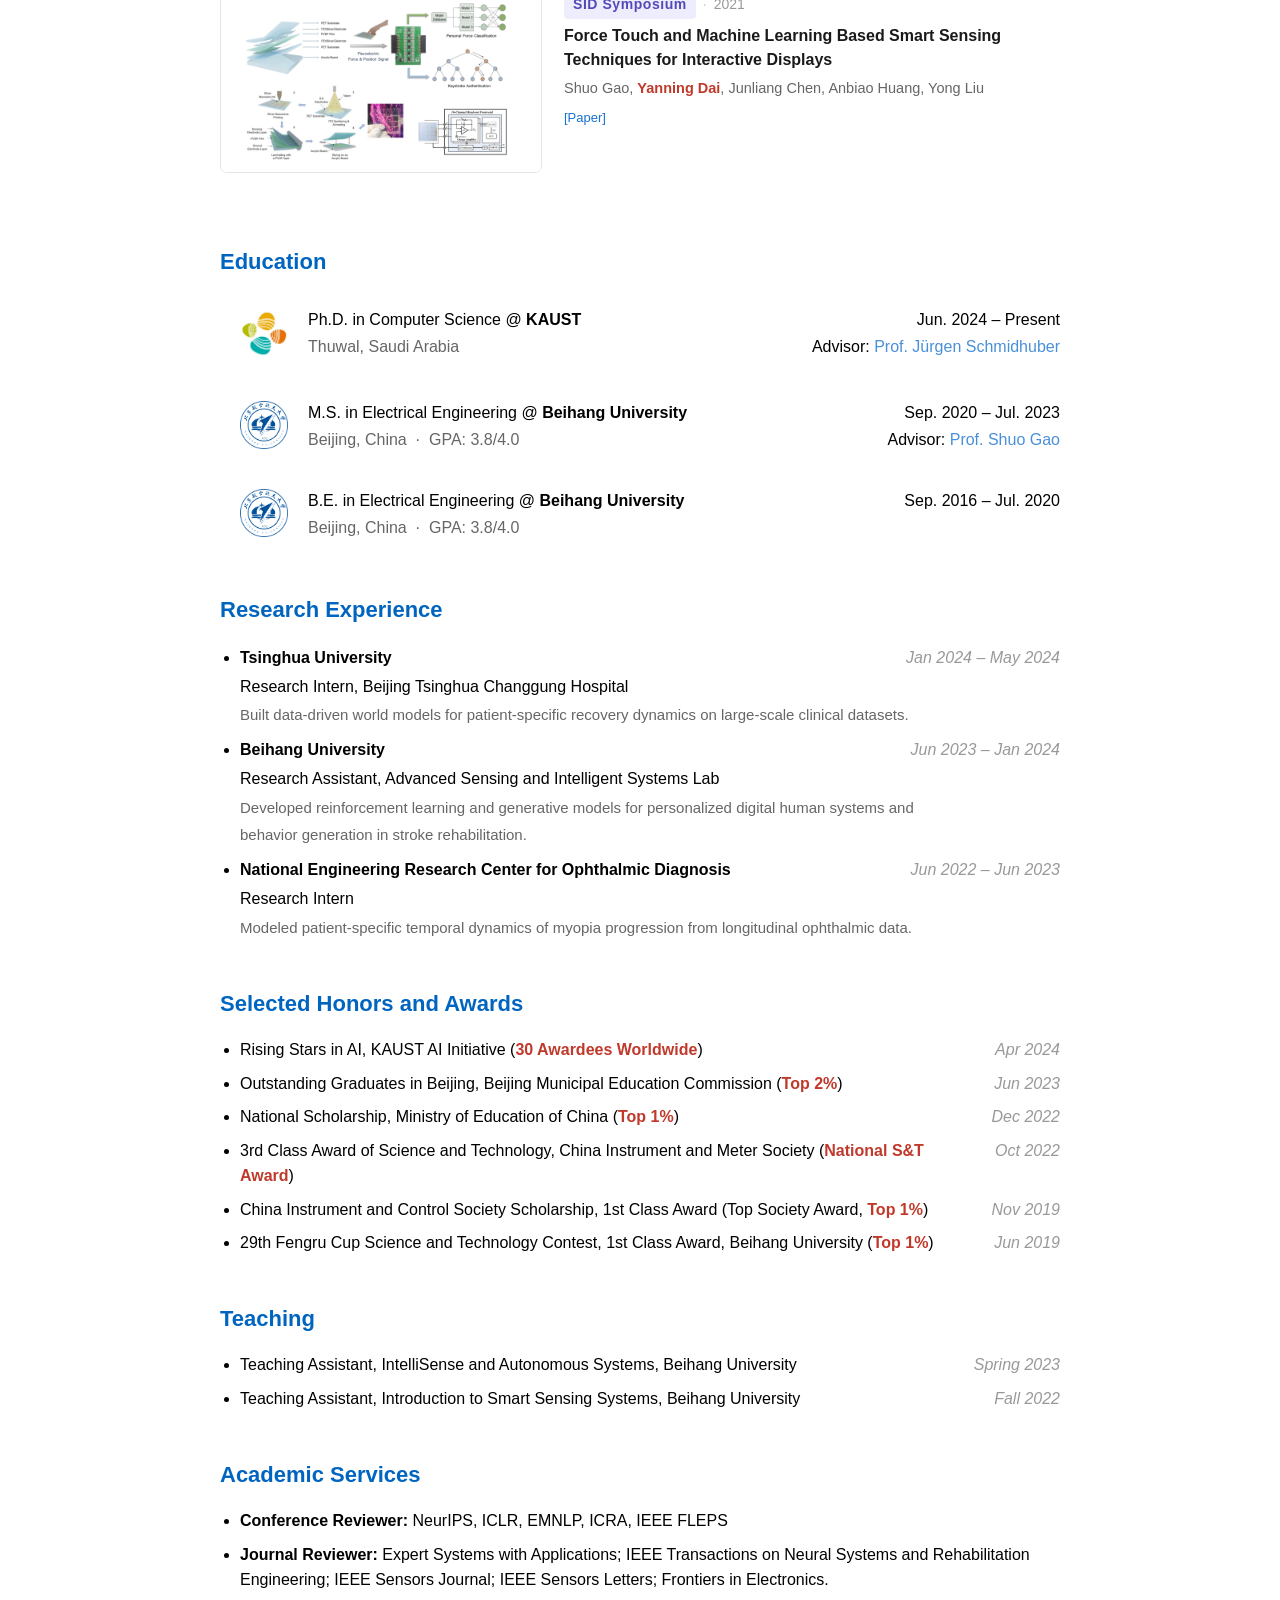
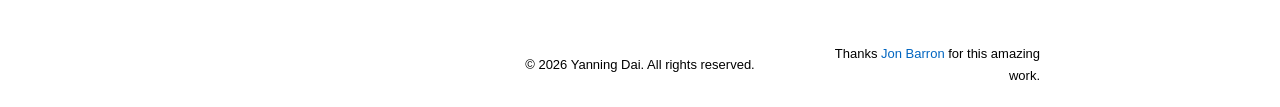
==== commit 8c9df555: "Update CV to latest version" ====
--- a/index.html
+++ b/index.html
@@ -255,7 +255,7 @@
                     <a href="https://scholar.google.com/citations?user=YJr1mOgAAAAJ">Google Scholar</a> /
                     <a href="https://github.com/YanningDai">Github</a> /
                     <a href="https://www.linkedin.com/in/yanning-d-000882311/">LinkedIn</a> /
-                    <a href="files/CV.pdf" target="_blank" rel="noopener noreferrer">CV</a>
+                    <a href="files/CV.pdf?v=f033c497" target="_blank" rel="noopener noreferrer">CV</a>
                   </p>
                 </div>
               </div>
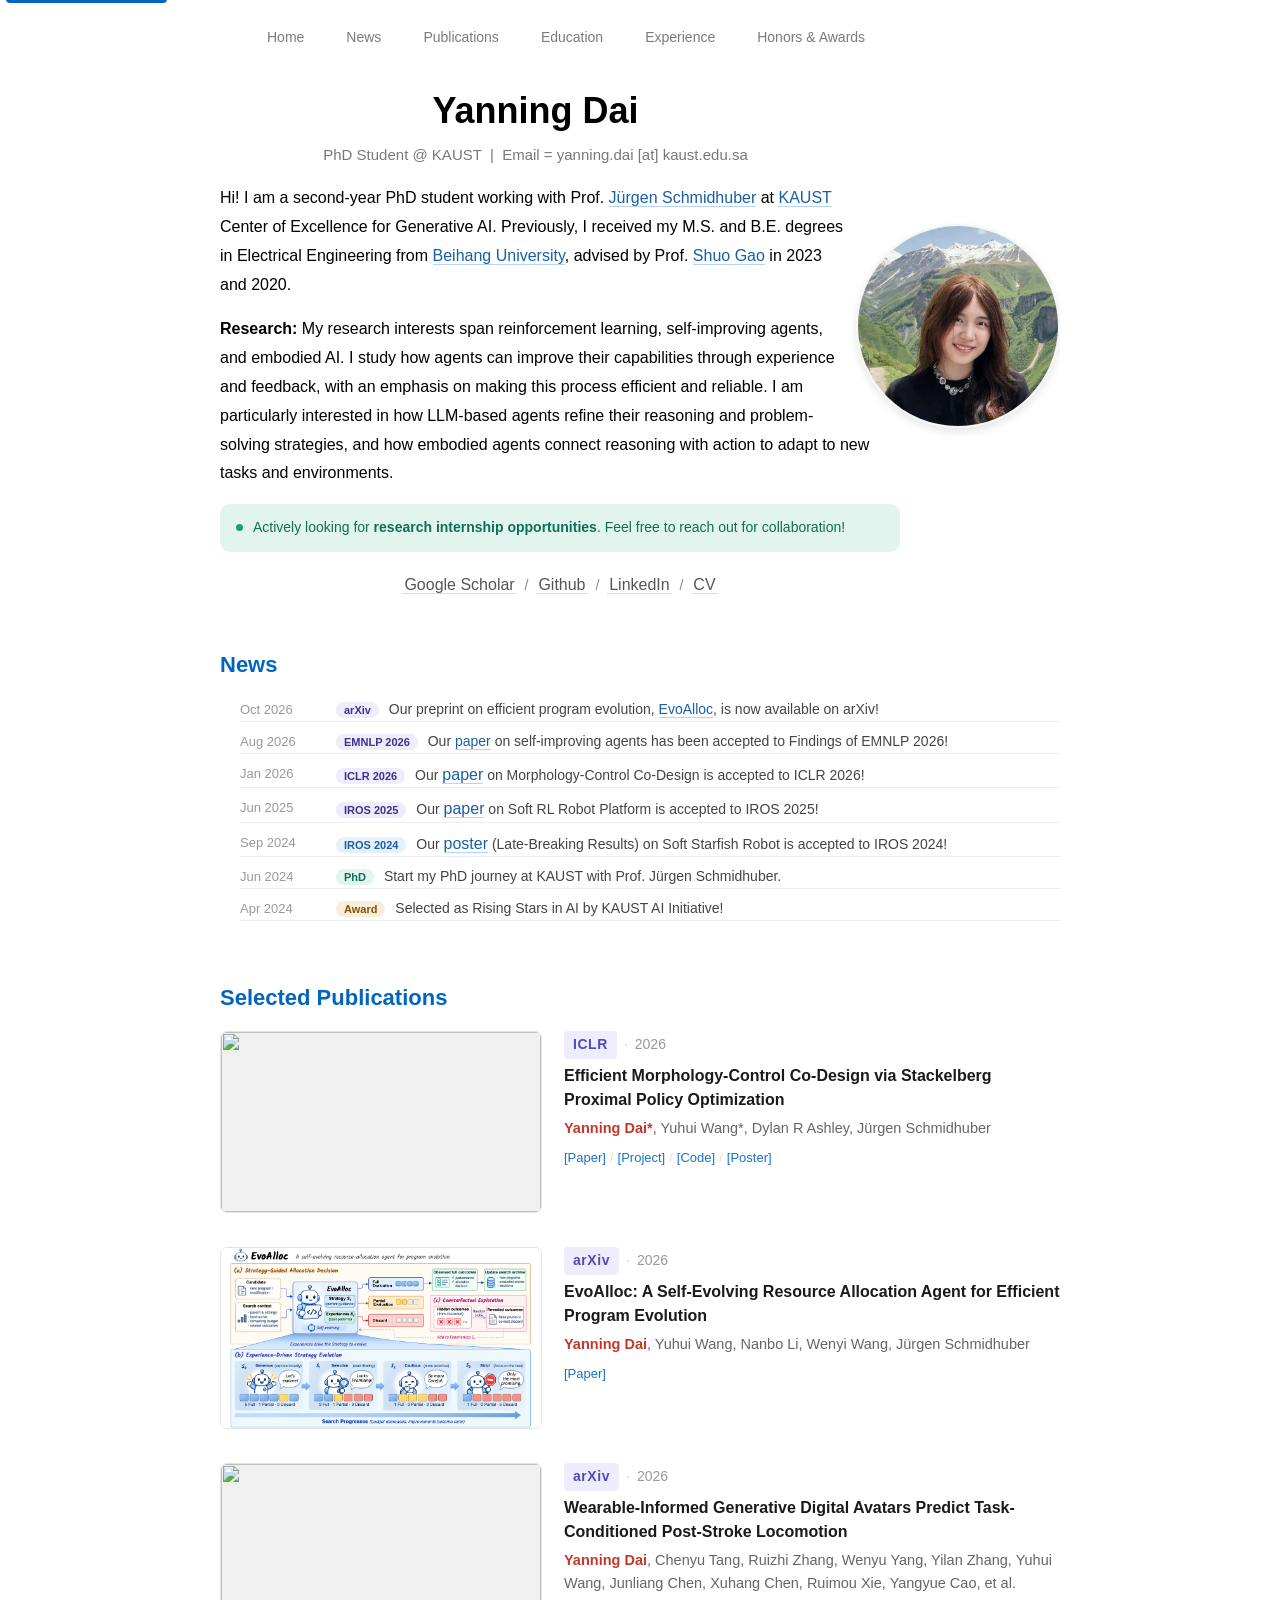
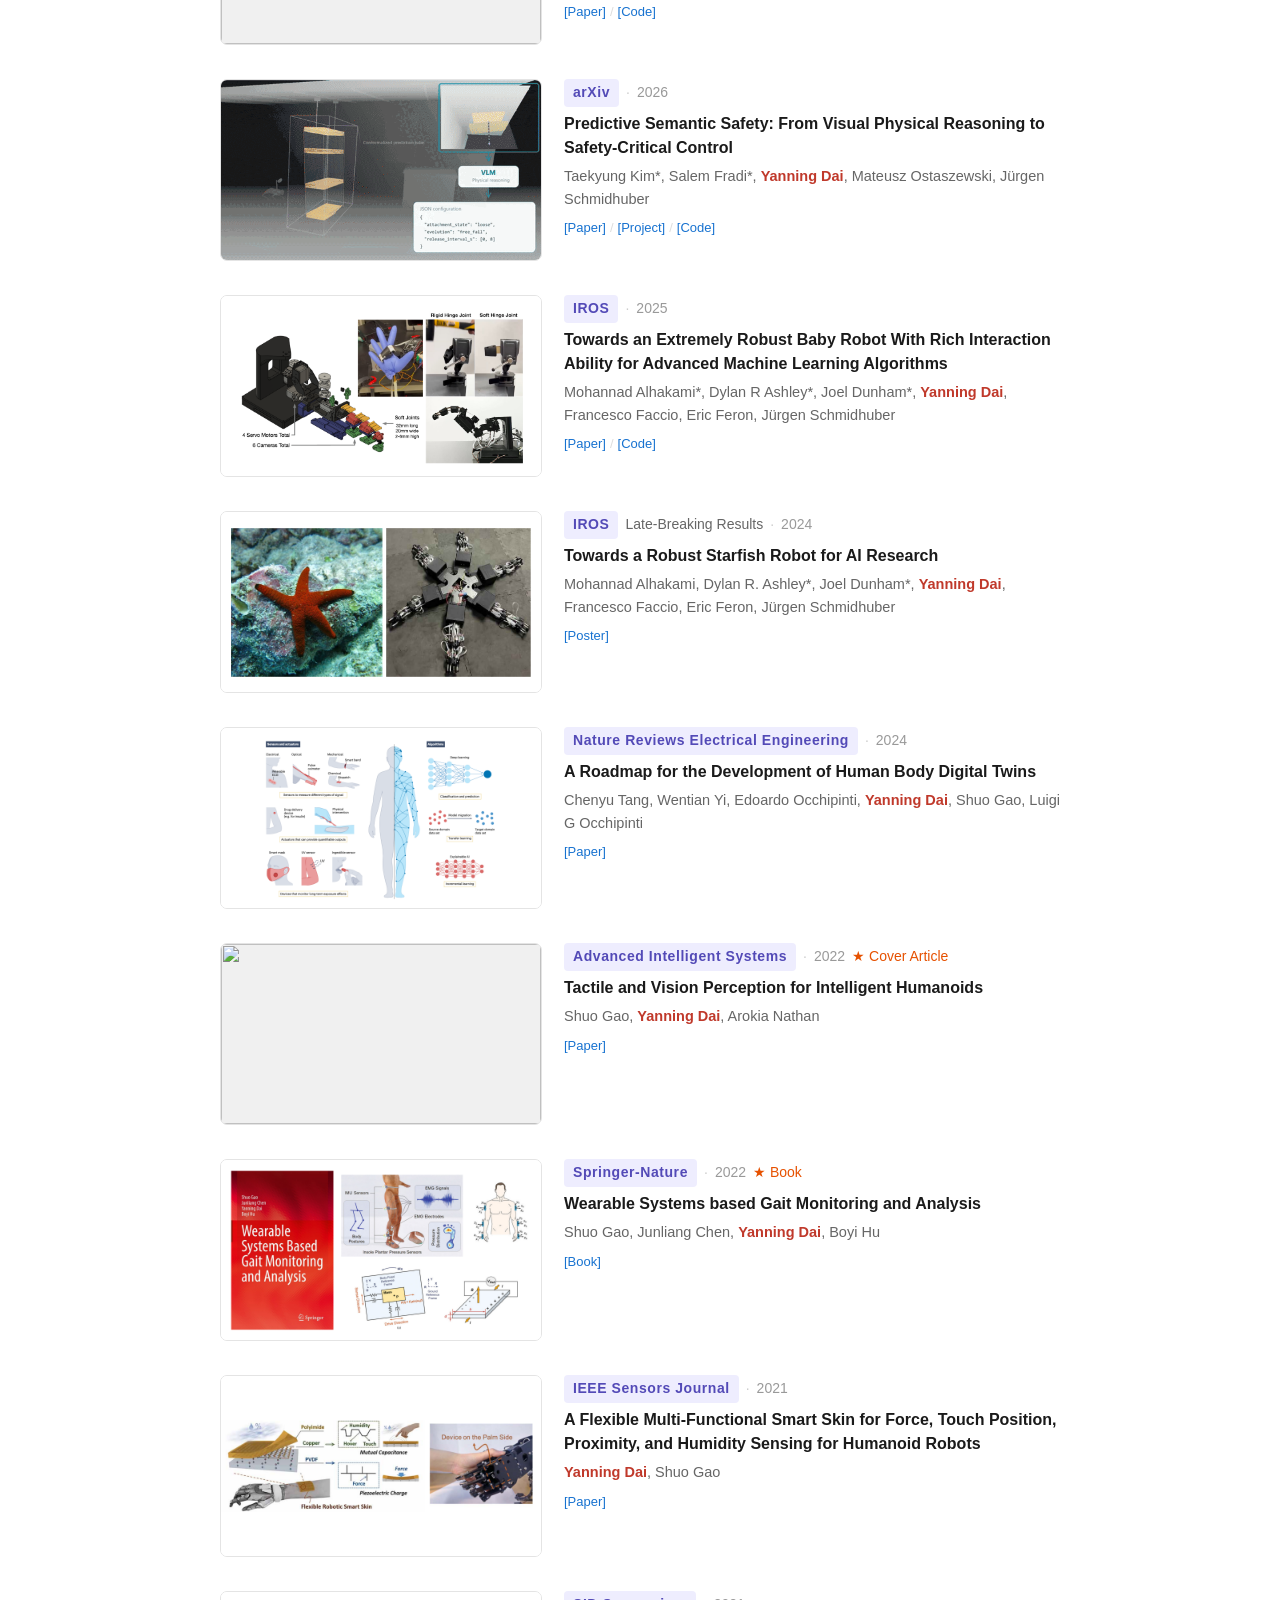
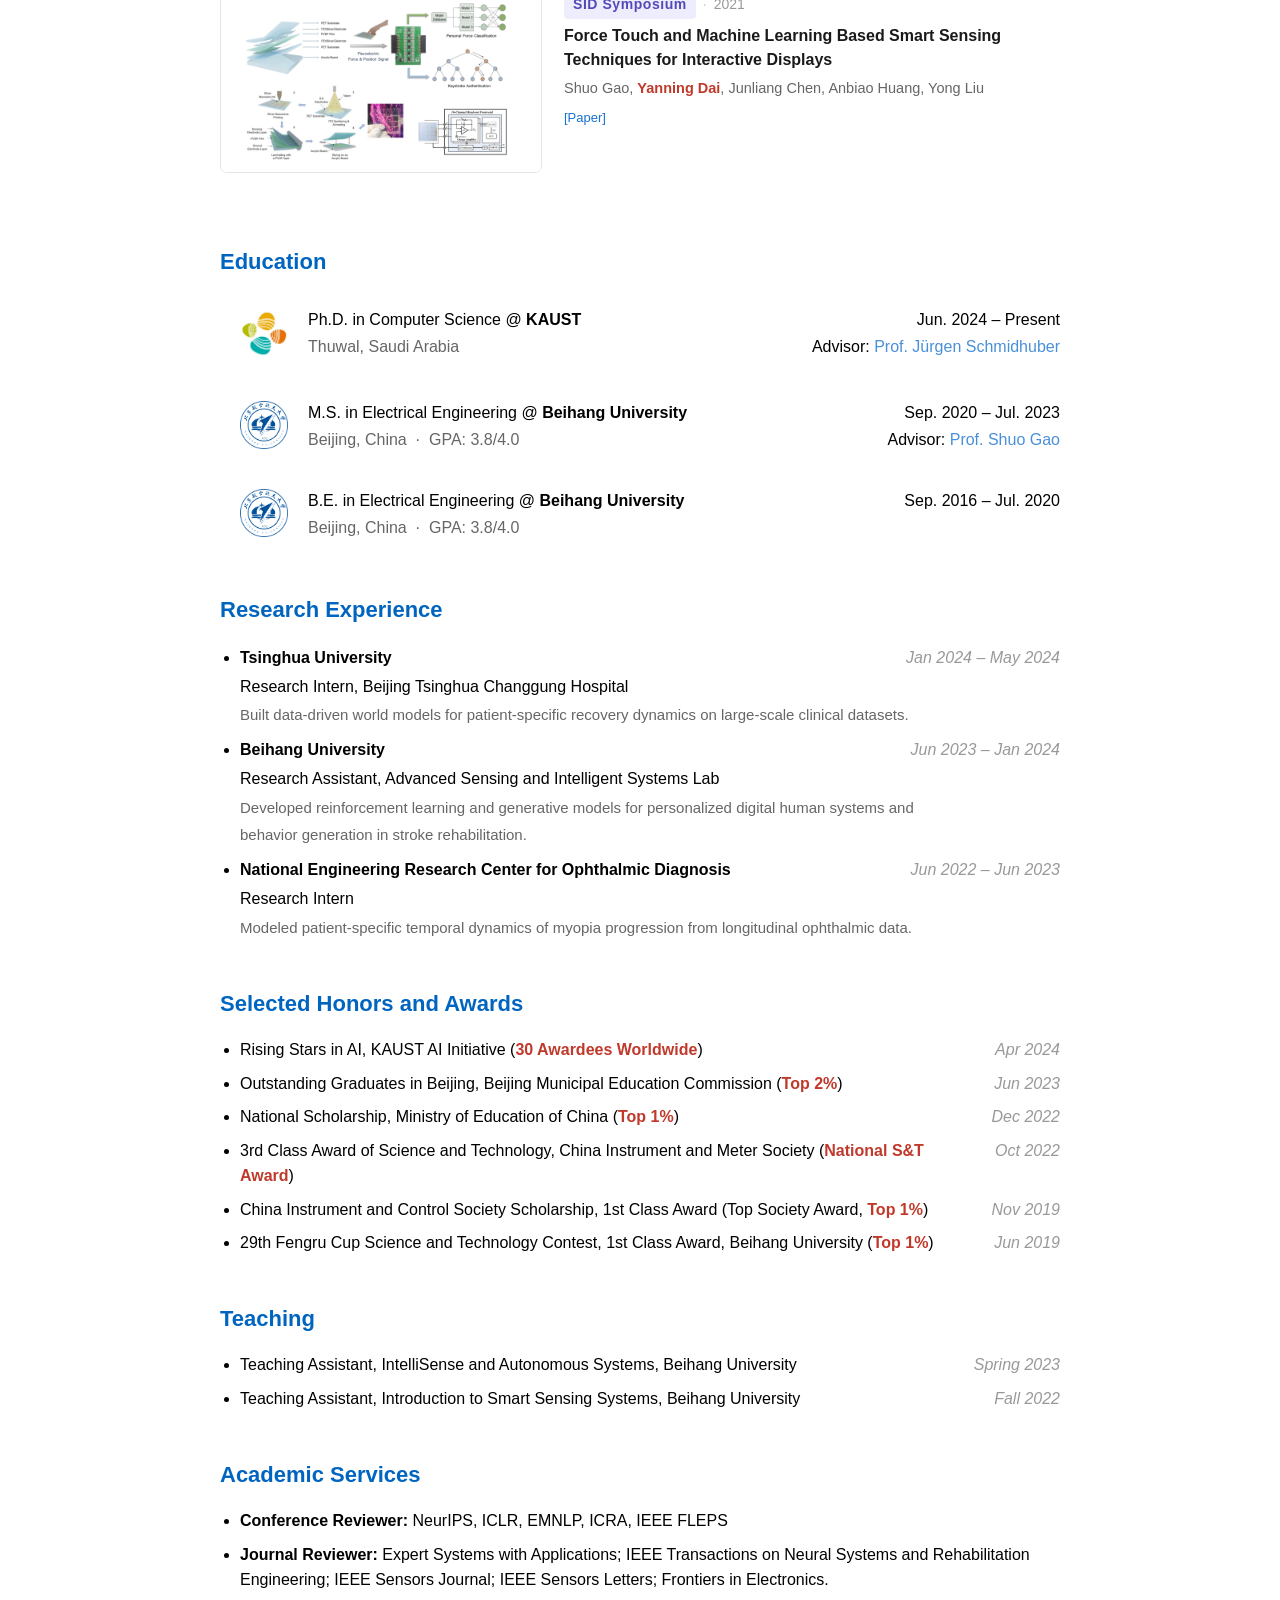
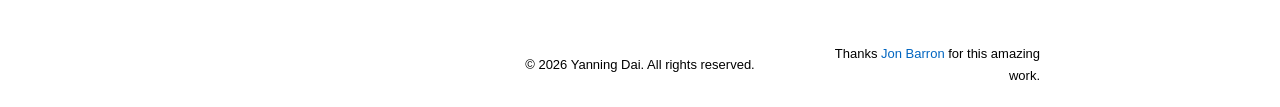
==== commit 0677ead3: "Add OASIS paper link to news" ====
--- a/index.html
+++ b/index.html
@@ -280,7 +280,7 @@
                             <span style="color:#999; min-width:80px; font-size:13px; padding-top:2px;">Aug 2026</span>
                             <span style="color:#444;">
                               <span style="background:#EEEDFE; color:#3C3489; font-size:11px; font-weight:600; padding:2px 8px; border-radius:10px; margin-right:6px;">EMNLP 2026</span>
-                              Our paper on self-Improving Agents is accepted to EMNLP 2026 Findings!
+                              Our <a href="https://aclanthology.org/2026.findings-emnlp.2150.pdf" target="_blank" rel="noopener noreferrer" style="font-size:inherit; color:#185FA5; text-decoration:none; border-bottom:1px solid #B5D4F4;">paper</a> on self-improving agents has been accepted to Findings of EMNLP 2026!
                             </span>
                           </li>
 
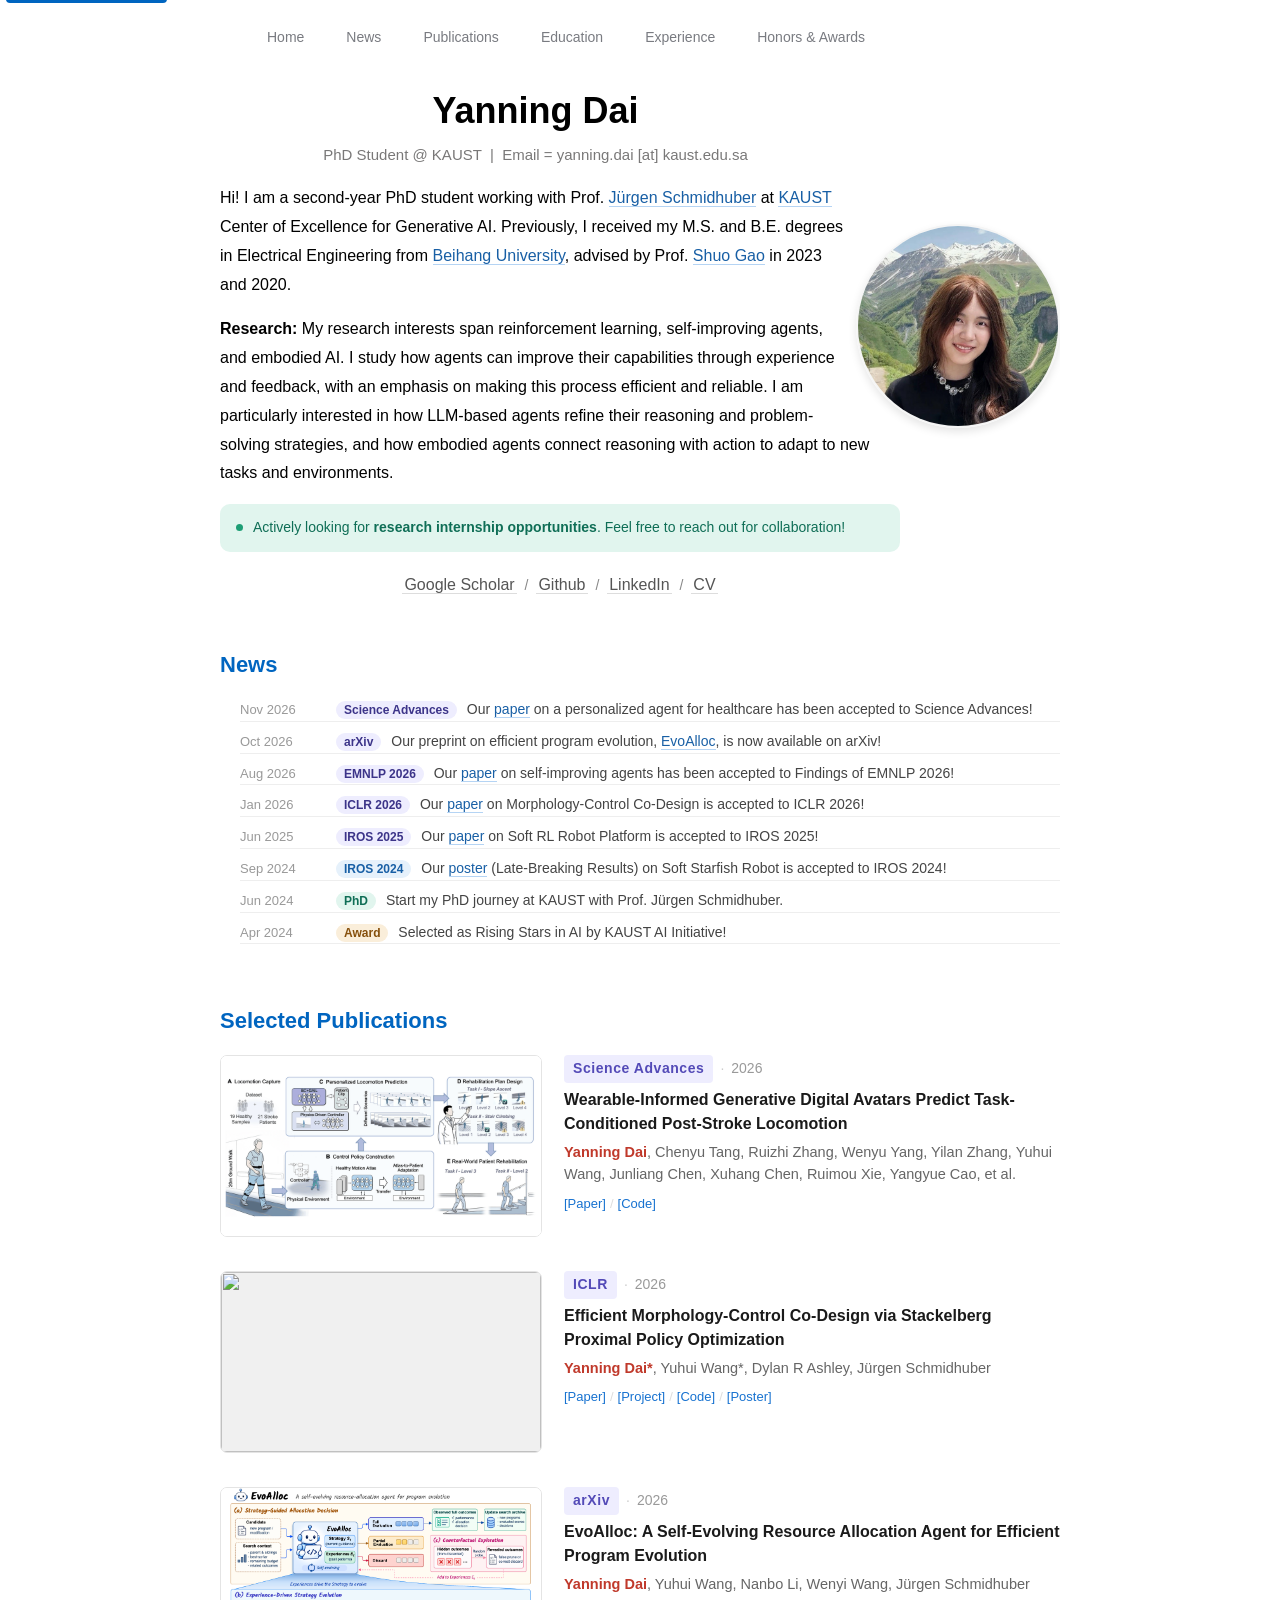
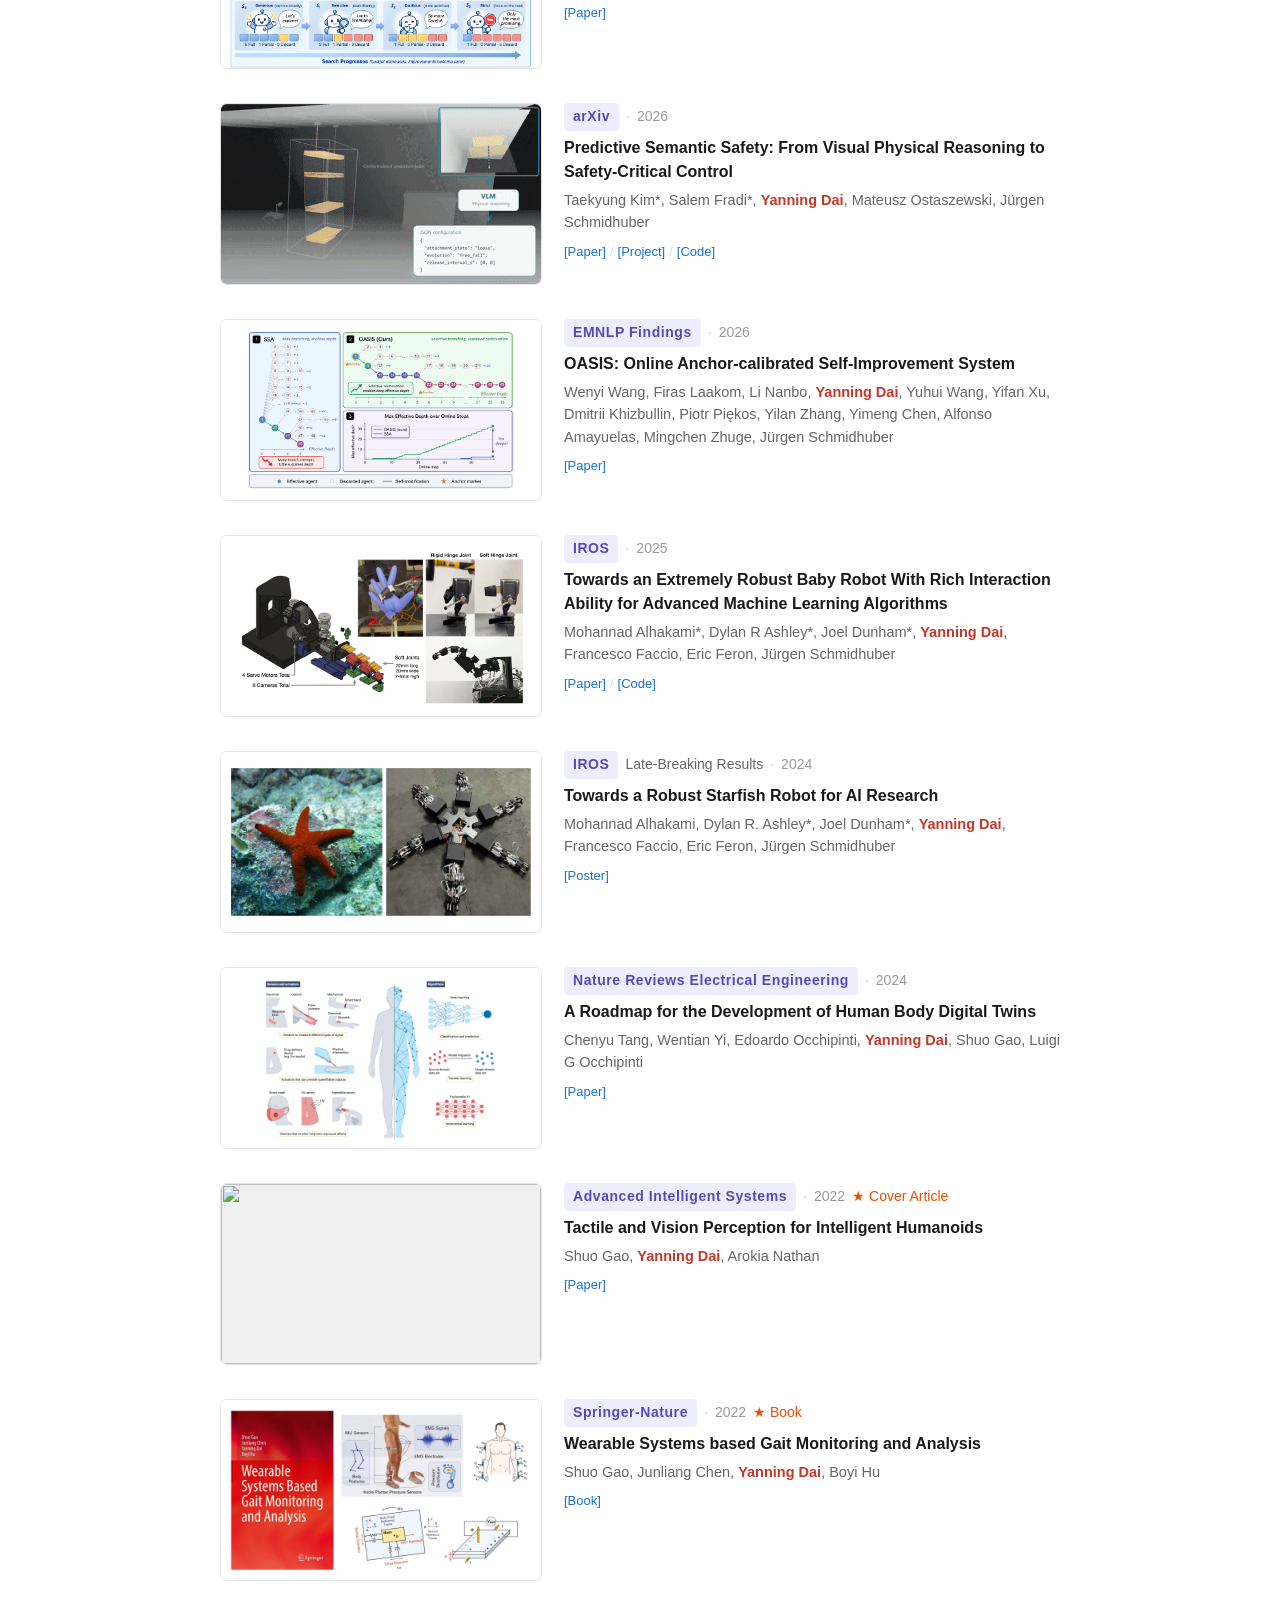
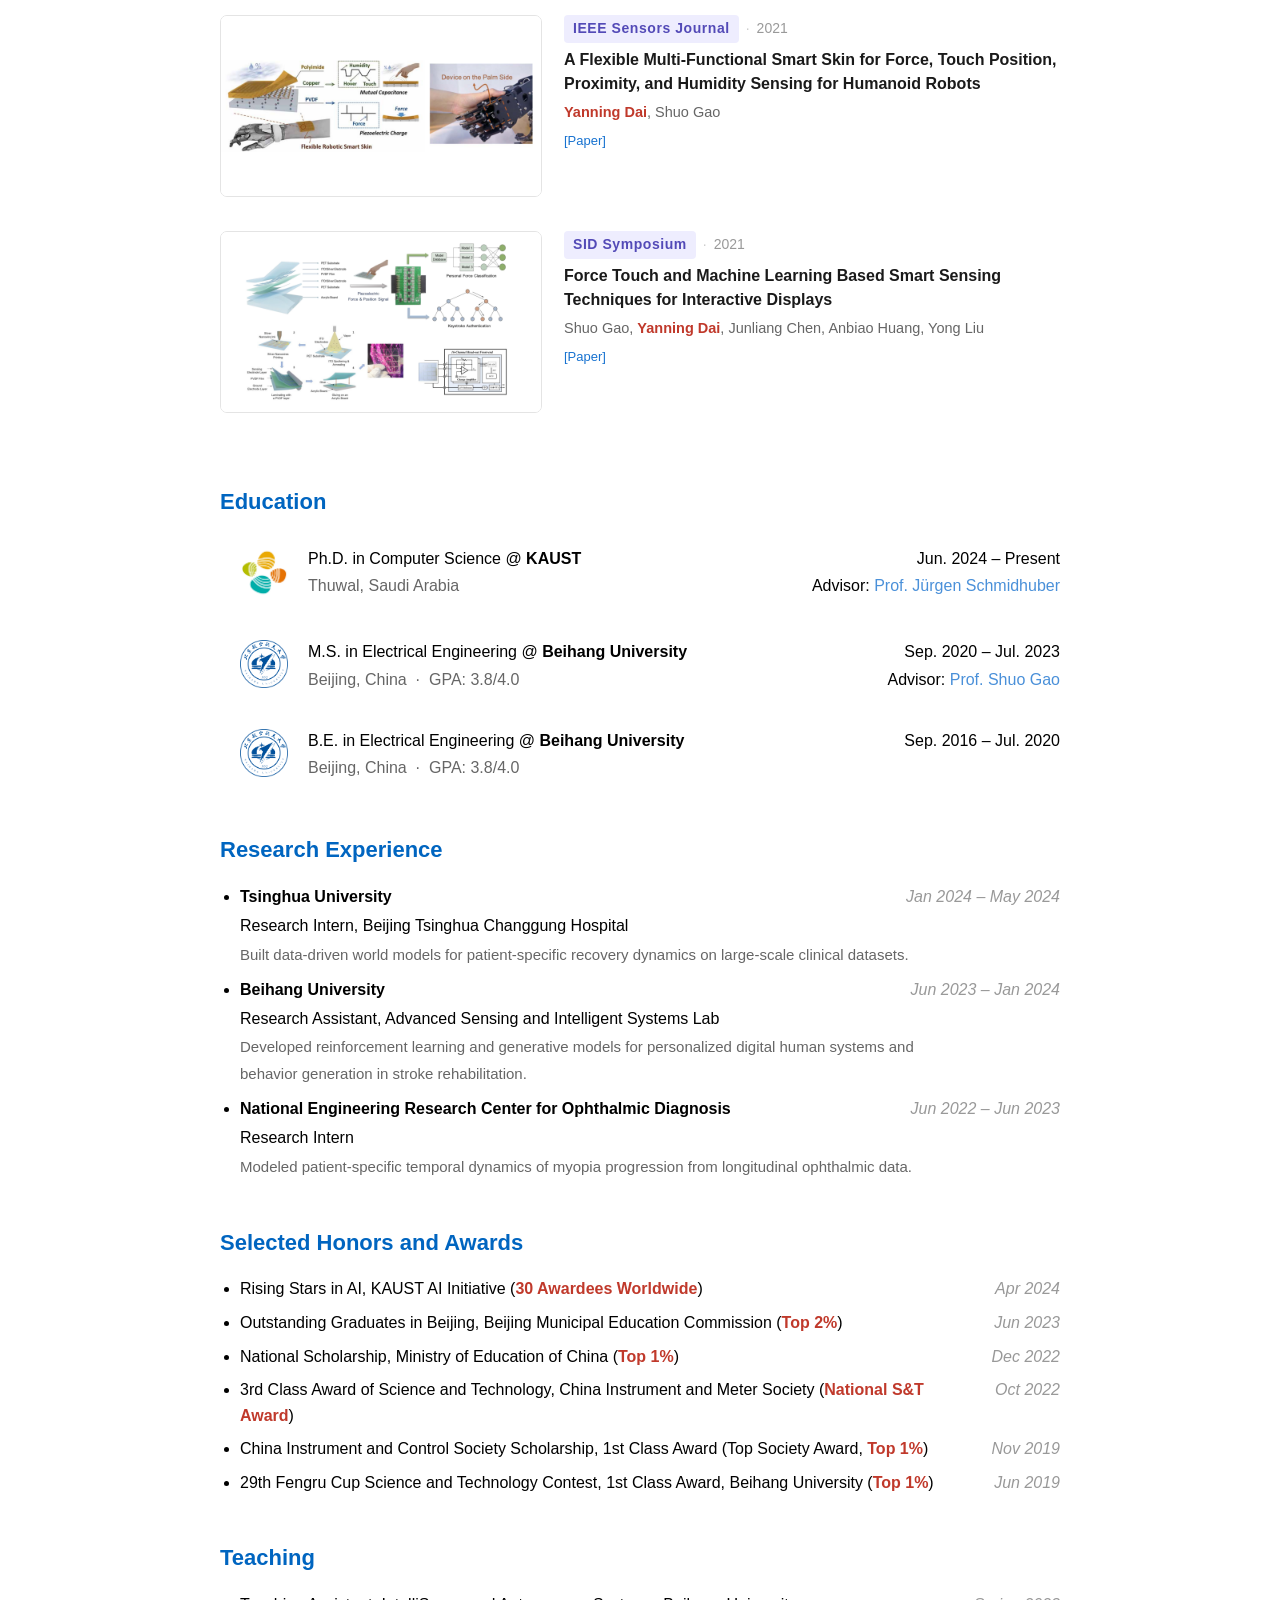
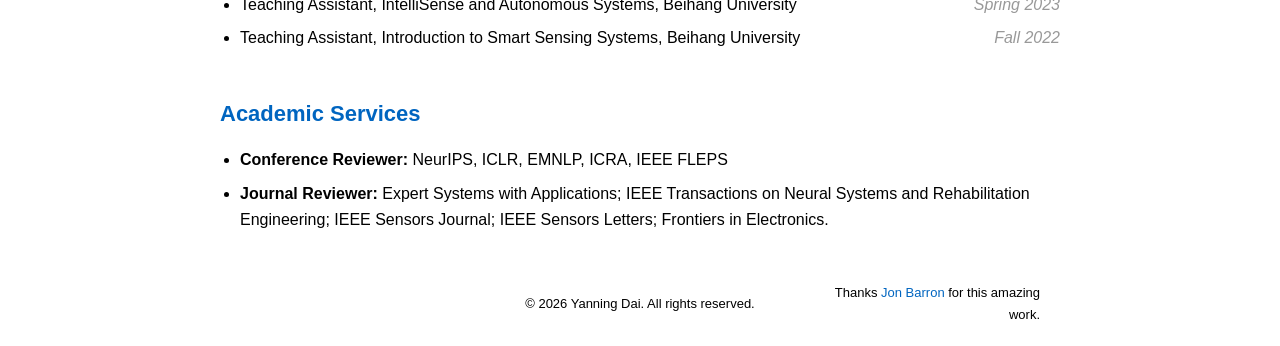
==== commit 2c76f68d: "Update publications, Science Advances showcase, and CV" ====
--- a/index.html
+++ b/index.html
@@ -97,6 +97,12 @@
     .links a        { color: #555; text-decoration: none; border-bottom: 1px solid #ddd; padding: 0 2px; margin: 0 4px; }
     .links a:hover  { color: #185FA5; border-color: #B5D4F4; }
 
+    /* News typography */
+    .news-list > li              { font-size: 14px; line-height: 1.6; }
+    .news-list .news-date        { font-size: 13px; }
+    .news-list .news-tag         { font-size: 12px; }
+    .news-list a                 { font-family: inherit; font-size: inherit; line-height: inherit; }
+
     /* Publication cards */
     #pub-list, #pub-list li     { list-style: none !important; padding-left: 0 !important; margin-left: 0 !important; }
     #pub-list li::before,
@@ -105,7 +111,9 @@
     .pc:first-child             { border-top: none; padding-top: 0; }
     .pt                         { width: 320px; min-width: 320px; height: 180px; border-radius: 7px; overflow: hidden; border: 1px solid #e4e4e4; background: #f5f5f5; flex-shrink: 0; }
     .pt img                     { width: 100%; height: 100%; object-fit: cover; }
-    .pt img.evoalloc-preview    { object-fit: contain; background: #fff; }
+    .pt img.evoalloc-preview,
+    .pt img.avatar-preview      { object-fit: contain; background: #fff; }
+    .pt img.oasis-preview,
     .pt img.babyrobot-preview,
     .pt img.starfish-preview    { display: block; box-sizing: border-box; padding: 10px; object-fit: contain; object-position: center; background: #fff; }
     /* Frame the upper PSS scene: 480 × 270 at (120, 14) in the 600 × 410 GIF. */
@@ -255,7 +263,7 @@
                     <a href="https://scholar.google.com/citations?user=YJr1mOgAAAAJ">Google Scholar</a> /
                     <a href="https://github.com/YanningDai">Github</a> /
                     <a href="https://www.linkedin.com/in/yanning-d-000882311/">LinkedIn</a> /
-                    <a href="files/CV.pdf?v=f033c497" target="_blank" rel="noopener noreferrer">CV</a>
+                    <a href="files/CV.pdf?v=0b0b0700" target="_blank" rel="noopener noreferrer">CV</a>
                   </p>
                 </div>
               </div>
@@ -267,59 +275,67 @@
                     <tr>
                       <td style="padding:20px; width:100%; vertical-align:middle;">
                         <heading id="news">News</heading>
-                        <ul style="list-style:none; padding:0; margin-top:12px;">
-                          <li style="display:flex; gap:16px; padding:10px 0; border-bottom:0.5px solid #eee; font-size:14px; line-height:1.6;">
-                            <span style="color:#999; min-width:80px; font-size:13px; padding-top:2px;">Oct 2026</span>
+                        <ul class="news-list" style="list-style:none; padding:0; margin-top:12px;">
+                          <li style="display:flex; gap:16px; padding:10px 0; border-bottom:0.5px solid #eee;">
+                            <span class="news-date" style="color:#999; min-width:80px; padding-top:2px;">Nov 2026</span>
                             <span style="color:#444;">
-                              <span style="background:#EEEDFE; color:#3C3489; font-size:11px; font-weight:600; padding:2px 8px; border-radius:10px; margin-right:6px;">arXiv</span>
-                              Our preprint on efficient program evolution, <a href="https://arxiv.org/pdf/2610.12086" style="font-size:inherit; color:#185FA5; text-decoration:none; border-bottom:1px solid #B5D4F4;">EvoAlloc</a>, is now available on arXiv!
+                              <span class="news-tag" style="background:#EEEDFE; color:#3C3489; font-weight:600; padding:2px 8px; border-radius:10px; margin-right:6px;">Science Advances</span>
+                              Our <a href="https://arxiv.org/pdf/2512.14329" target="_blank" rel="noopener noreferrer" style="color:#185FA5; text-decoration:none; border-bottom:1px solid #B5D4F4;">paper</a> on a personalized agent for healthcare has been accepted to Science Advances!
+                            </span>
+                          </li>
+
+                          <li style="display:flex; gap:16px; padding:10px 0; border-bottom:0.5px solid #eee;">
+                            <span class="news-date" style="color:#999; min-width:80px; padding-top:2px;">Oct 2026</span>
+                            <span style="color:#444;">
+                              <span class="news-tag" style="background:#EEEDFE; color:#3C3489; font-weight:600; padding:2px 8px; border-radius:10px; margin-right:6px;">arXiv</span>
+                              Our preprint on efficient program evolution, <a href="https://arxiv.org/pdf/2610.12086" style="color:#185FA5; text-decoration:none; border-bottom:1px solid #B5D4F4;">EvoAlloc</a>, is now available on arXiv!
                             </span>
                           </li>
                           
-                          <li style="display:flex; gap:16px; padding:10px 0; border-bottom:0.5px solid #eee; font-size:14px; line-height:1.6;">
-                            <span style="color:#999; min-width:80px; font-size:13px; padding-top:2px;">Aug 2026</span>
+                          <li style="display:flex; gap:16px; padding:10px 0; border-bottom:0.5px solid #eee;">
+                            <span class="news-date" style="color:#999; min-width:80px; padding-top:2px;">Aug 2026</span>
                             <span style="color:#444;">
-                              <span style="background:#EEEDFE; color:#3C3489; font-size:11px; font-weight:600; padding:2px 8px; border-radius:10px; margin-right:6px;">EMNLP 2026</span>
-                              Our <a href="https://aclanthology.org/2026.findings-emnlp.2150.pdf" target="_blank" rel="noopener noreferrer" style="font-size:inherit; color:#185FA5; text-decoration:none; border-bottom:1px solid #B5D4F4;">paper</a> on self-improving agents has been accepted to Findings of EMNLP 2026!
+                              <span class="news-tag" style="background:#EEEDFE; color:#3C3489; font-weight:600; padding:2px 8px; border-radius:10px; margin-right:6px;">EMNLP 2026</span>
+                              Our <a href="https://aclanthology.org/2026.findings-emnlp.2150.pdf" target="_blank" rel="noopener noreferrer" style="color:#185FA5; text-decoration:none; border-bottom:1px solid #B5D4F4;">paper</a> on self-improving agents has been accepted to Findings of EMNLP 2026!
                             </span>
                           </li>
 
-                          <li style="display:flex; gap:16px; padding:10px 0; border-bottom:0.5px solid #eee; font-size:14px; line-height:1.6;">
-                            <span style="color:#999; min-width:80px; font-size:13px; padding-top:2px;">Jan 2026</span>
+                          <li style="display:flex; gap:16px; padding:10px 0; border-bottom:0.5px solid #eee;">
+                            <span class="news-date" style="color:#999; min-width:80px; padding-top:2px;">Jan 2026</span>
                             <span style="color:#444;">
-                              <span style="background:#EEEDFE; color:#3C3489; font-size:11px; font-weight:600; padding:2px 8px; border-radius:10px; margin-right:6px;">ICLR 2026</span>
+                              <span class="news-tag" style="background:#EEEDFE; color:#3C3489; font-weight:600; padding:2px 8px; border-radius:10px; margin-right:6px;">ICLR 2026</span>
                               Our <a href="https://openreview.net/pdf?id=sJ0vOOkclw" style="color:#185FA5; text-decoration:none; border-bottom:1px solid #B5D4F4;">paper</a> on Morphology-Control Co-Design is accepted to ICLR 2026!
                             </span>
                           </li>
 
-                          <li style="display:flex; gap:16px; padding:10px 0; border-bottom:0.5px solid #eee; font-size:14px; line-height:1.6;">
-                            <span style="color:#999; min-width:80px; font-size:13px; padding-top:2px;">Jun 2025</span>
+                          <li style="display:flex; gap:16px; padding:10px 0; border-bottom:0.5px solid #eee;">
+                            <span class="news-date" style="color:#999; min-width:80px; padding-top:2px;">Jun 2025</span>
                             <span style="color:#444;">
-                              <span style="background:#EEEDFE; color:#3C3489; font-size:11px; font-weight:600; padding:2px 8px; border-radius:10px; margin-right:6px;">IROS 2025</span>
+                              <span class="news-tag" style="background:#EEEDFE; color:#3C3489; font-weight:600; padding:2px 8px; border-radius:10px; margin-right:6px;">IROS 2025</span>
                               Our <a href="https://ieeexplore.ieee.org/document/11246188" style="color:#185FA5; text-decoration:none; border-bottom:1px solid #B5D4F4;">paper</a> on Soft RL Robot Platform is accepted to IROS 2025!
                             </span>
                           </li>
 
-                          <li style="display:flex; gap:16px; padding:10px 0; border-bottom:0.5px solid #eee; font-size:14px; line-height:1.6;">
-                            <span style="color:#999; min-width:80px; font-size:13px; padding-top:2px;">Sep 2024</span>
+                          <li style="display:flex; gap:16px; padding:10px 0; border-bottom:0.5px solid #eee;">
+                            <span class="news-date" style="color:#999; min-width:80px; padding-top:2px;">Sep 2024</span>
                             <span style="color:#444;">
-                              <span style="background:#E6F1FB; color:#185FA5; font-size:11px; font-weight:600; padding:2px 8px; border-radius:10px; margin-right:6px;">IROS 2024</span>
+                              <span class="news-tag" style="background:#E6F1FB; color:#185FA5; font-weight:600; padding:2px 8px; border-radius:10px; margin-right:6px;">IROS 2024</span>
                               Our <a href="files/poster_iros2024.pdf" style="color:#185FA5; text-decoration:none; border-bottom:1px solid #B5D4F4;">poster</a> (Late-Breaking Results) on Soft Starfish Robot is accepted to IROS 2024!
                             </span>
                           </li>
 
-                          <li style="display:flex; gap:16px; padding:10px 0; border-bottom:0.5px solid #eee; font-size:14px; line-height:1.6;">
-                            <span style="color:#999; min-width:80px; font-size:13px; padding-top:2px;">Jun 2024</span>
+                          <li style="display:flex; gap:16px; padding:10px 0; border-bottom:0.5px solid #eee;">
+                            <span class="news-date" style="color:#999; min-width:80px; padding-top:2px;">Jun 2024</span>
                             <span style="color:#444;">
-                              <span style="background:#E1F5EE; color:#0F6E56; font-size:11px; font-weight:600; padding:2px 8px; border-radius:10px; margin-right:6px;">PhD</span>
+                              <span class="news-tag" style="background:#E1F5EE; color:#0F6E56; font-weight:600; padding:2px 8px; border-radius:10px; margin-right:6px;">PhD</span>
                               Start my PhD journey at KAUST with Prof. Jürgen Schmidhuber.
                             </span>
                           </li>
 
-                          <li style="display:flex; gap:16px; padding:10px 0; border-bottom:0.5px solid #eee; font-size:14px; line-height:1.6;">
-                            <span style="color:#999; min-width:80px; font-size:13px; padding-top:2px;">Apr 2024</span>
+                          <li style="display:flex; gap:16px; padding:10px 0; border-bottom:0.5px solid #eee;">
+                            <span class="news-date" style="color:#999; min-width:80px; padding-top:2px;">Apr 2024</span>
                             <span style="color:#444;">
-                              <span style="background:#FAEEDA; color:#854F0B; font-size:11px; font-weight:600; padding:2px 8px; border-radius:10px; margin-right:6px;">Award</span>
+                              <span class="news-tag" style="background:#FAEEDA; color:#854F0B; font-weight:600; padding:2px 8px; border-radius:10px; margin-right:6px;">Award</span>
                               Selected as Rising Stars in AI by KAUST AI Initiative!
                             </span>
                           </li>
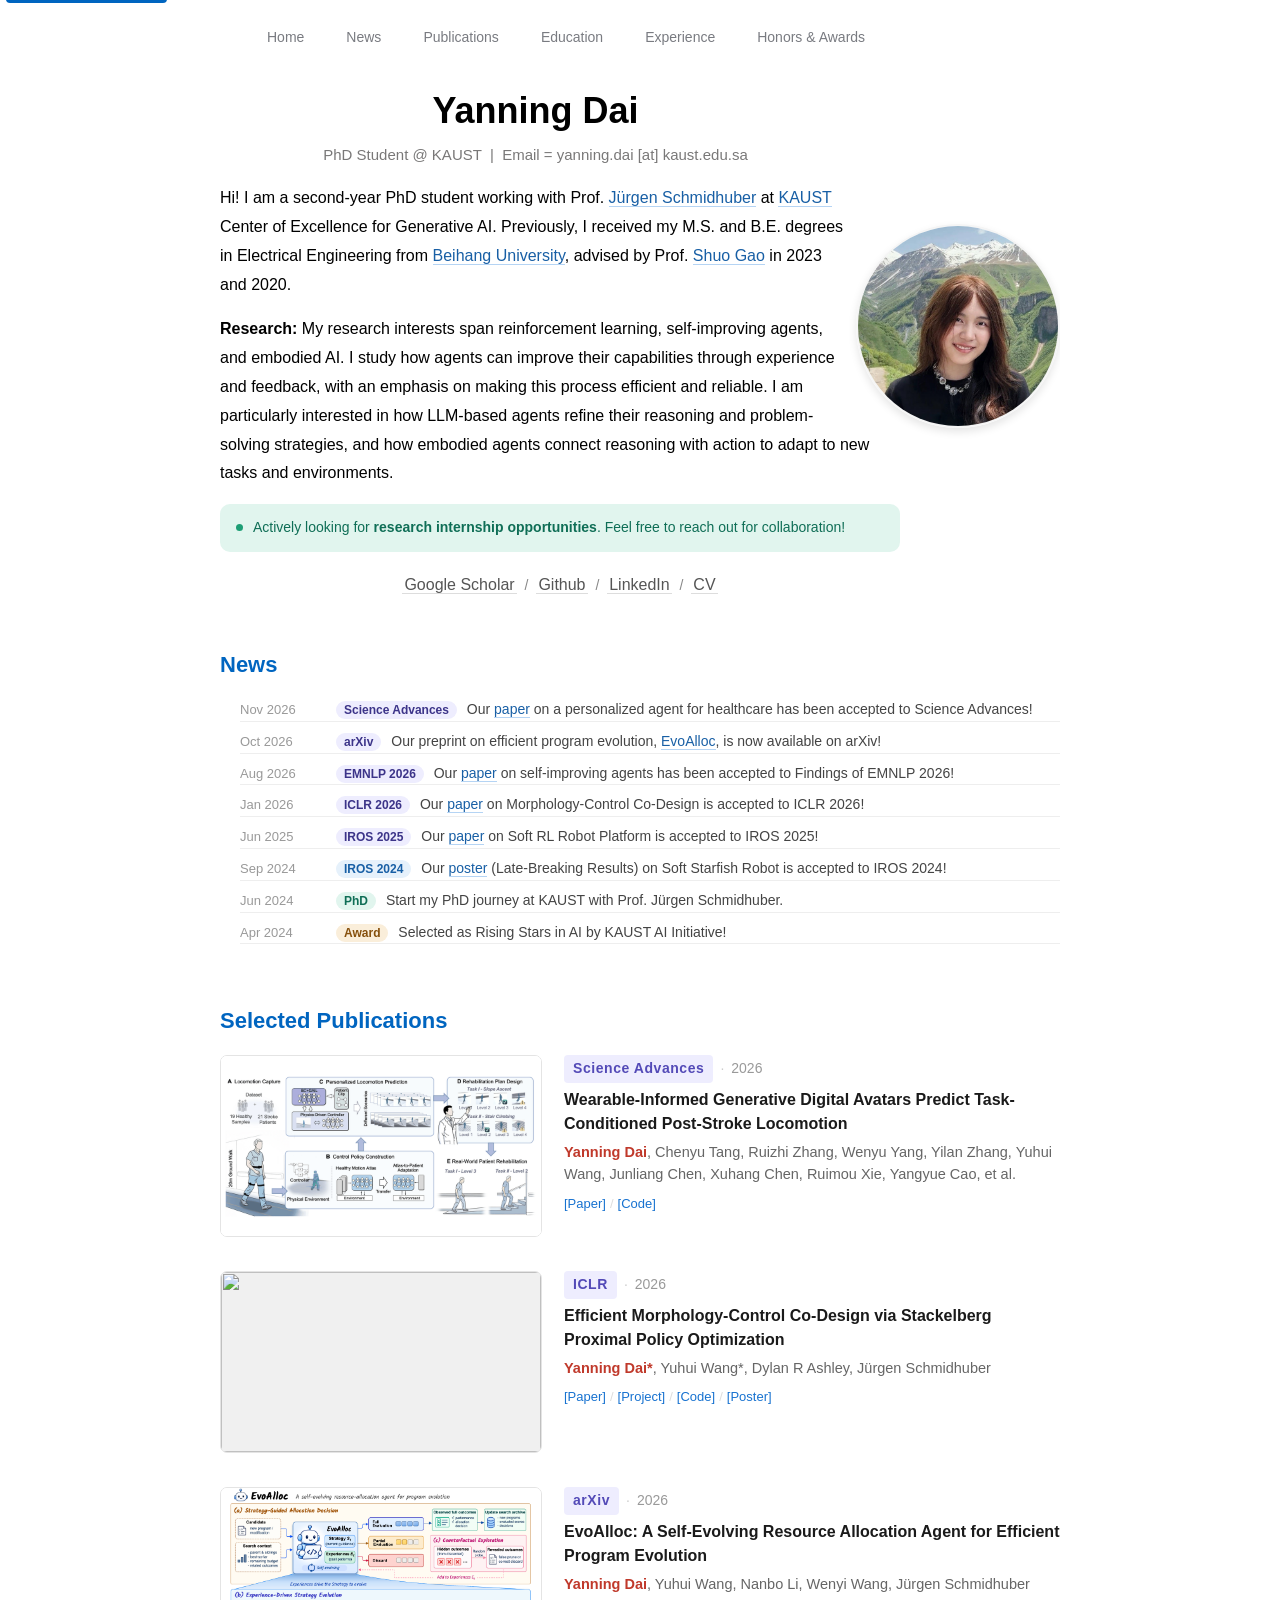
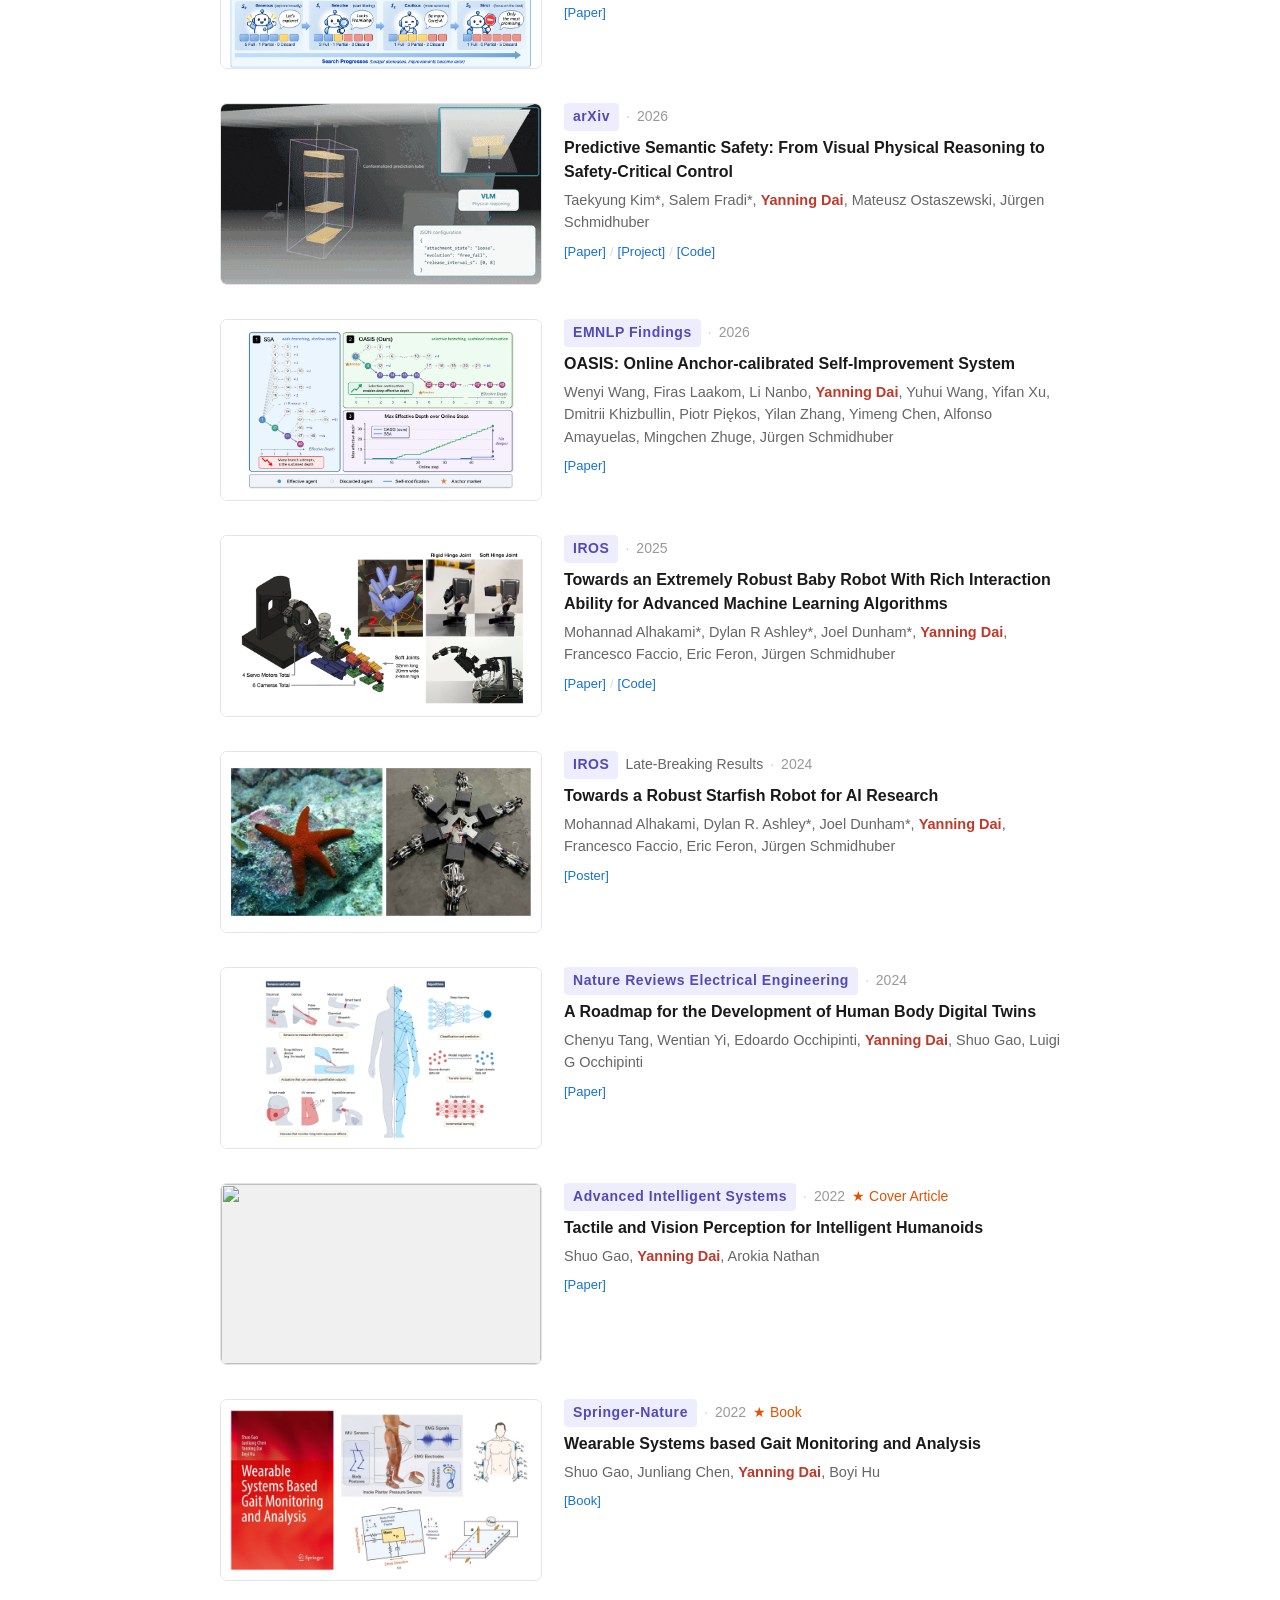
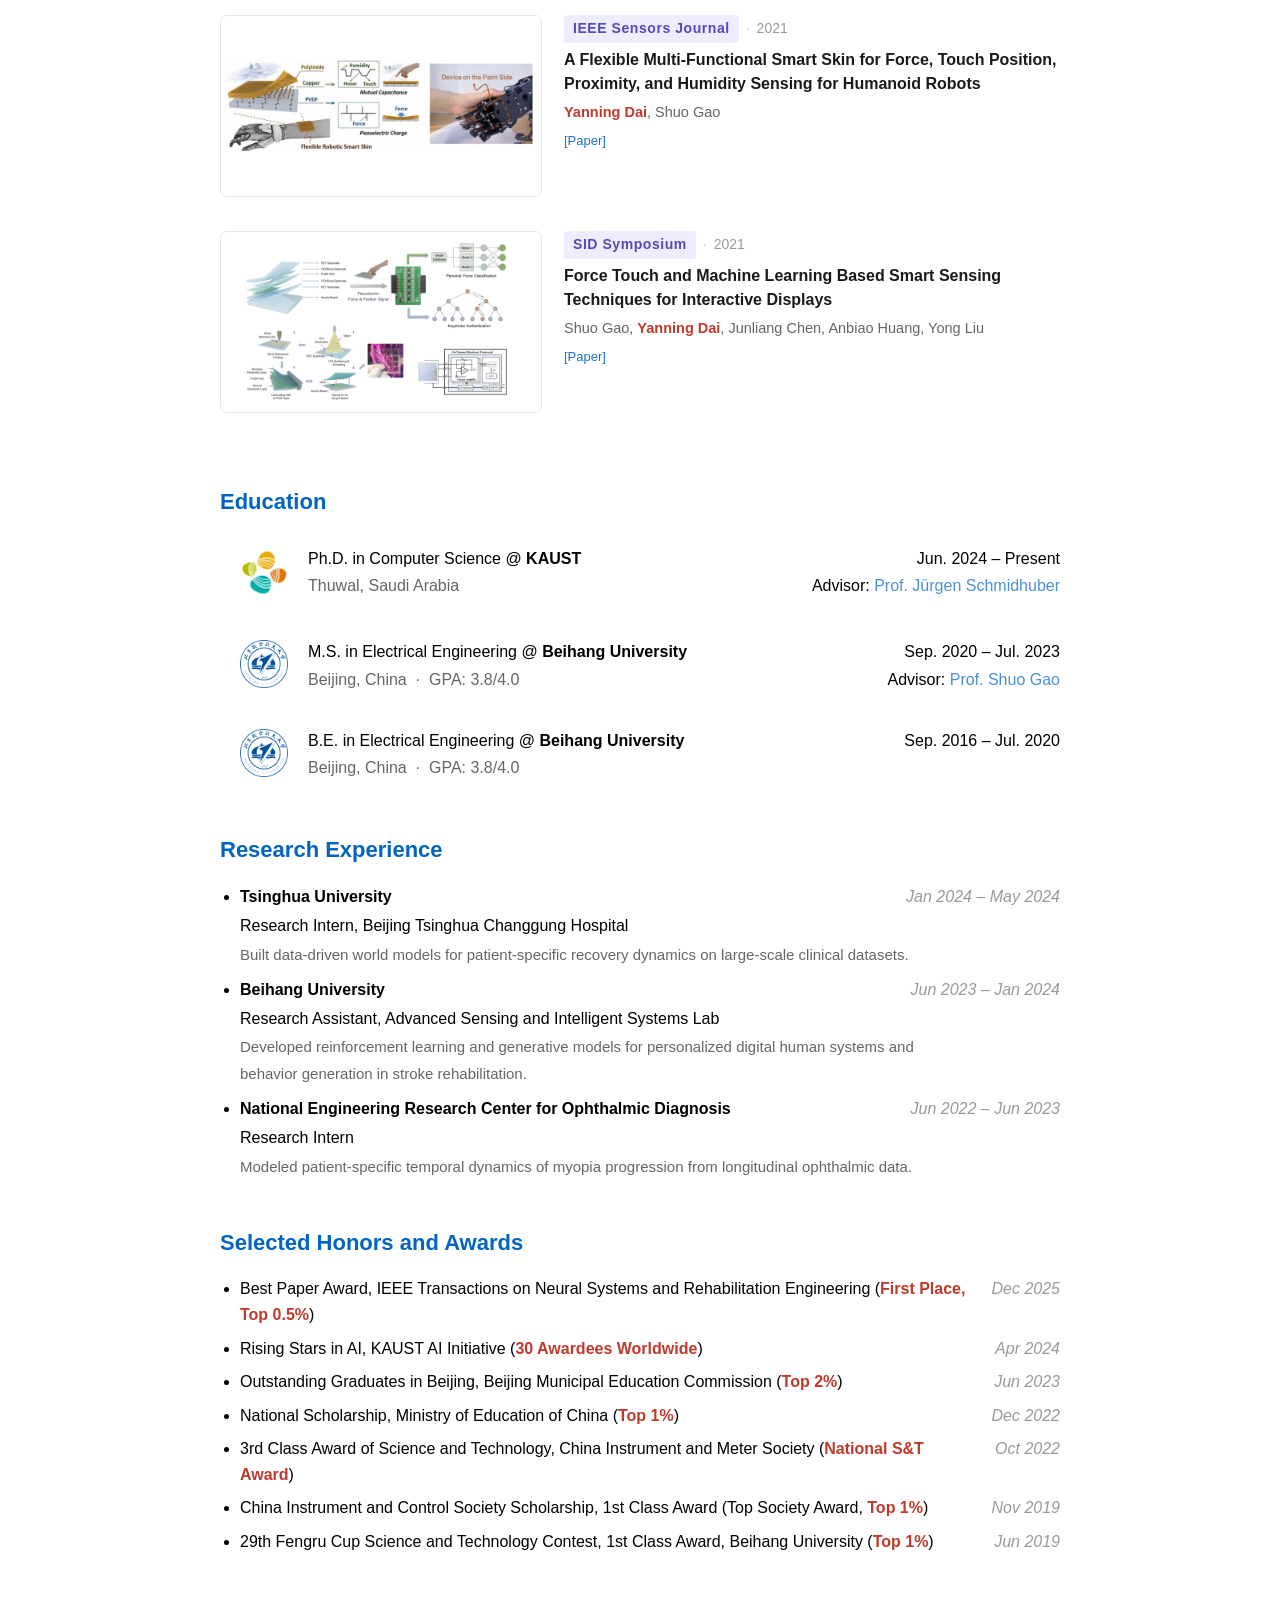
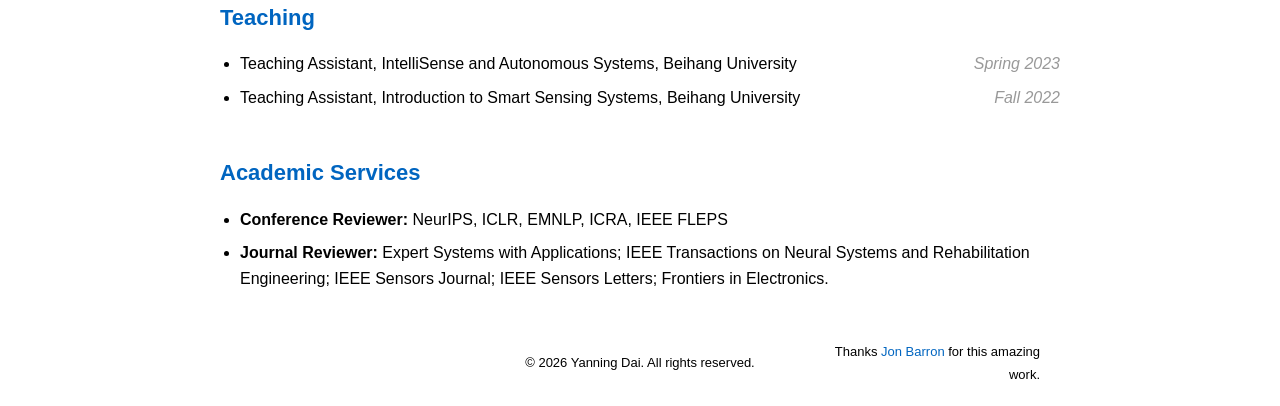
==== commit 03b2908f: "Add IEEE TNSRE Best Paper Award" ====
--- a/index.html
+++ b/index.html
@@ -550,6 +550,13 @@
 
                         <li style="padding:2px 0;">
                           <div style="display:flex; align-items:baseline;">
+                            <span style="flex:1; min-width:0;">Best Paper Award, IEEE Transactions on Neural Systems and Rehabilitation Engineering (<span style="color:#c0392b; font-weight:600;">First Place, Top 0.5%</span>)</span>
+                            <i style="color:#999; white-space:nowrap; margin-left:16px;">Dec 2025</i>
+                          </div>
+                        </li>
+
+                        <li style="padding:2px 0;">
+                          <div style="display:flex; align-items:baseline;">
                             <span style="flex:1; min-width:0;">Rising Stars in AI, KAUST AI Initiative (<span style="color:#c0392b; font-weight:600;">30 Awardees Worldwide</span>)</span>
                             <i style="color:#999; white-space:nowrap; margin-left:16px;">Apr 2024</i>
                           </div>
